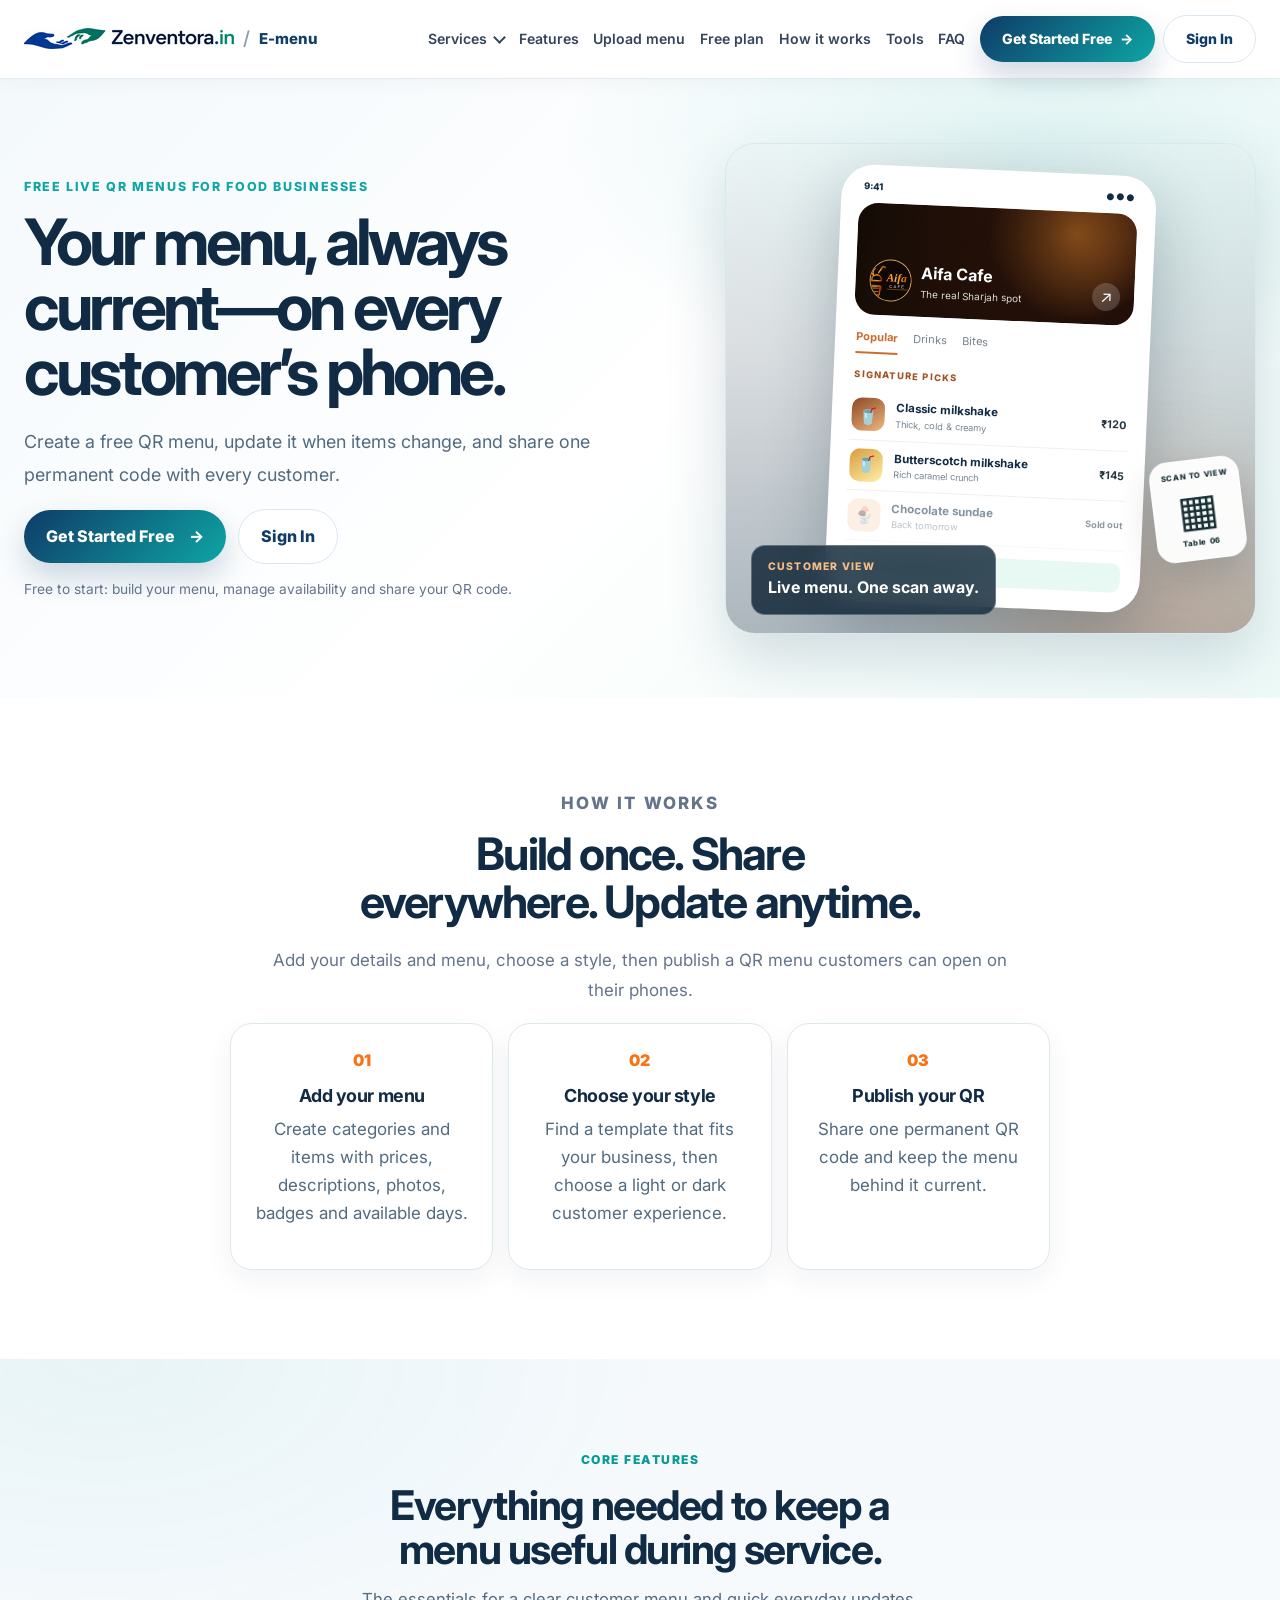
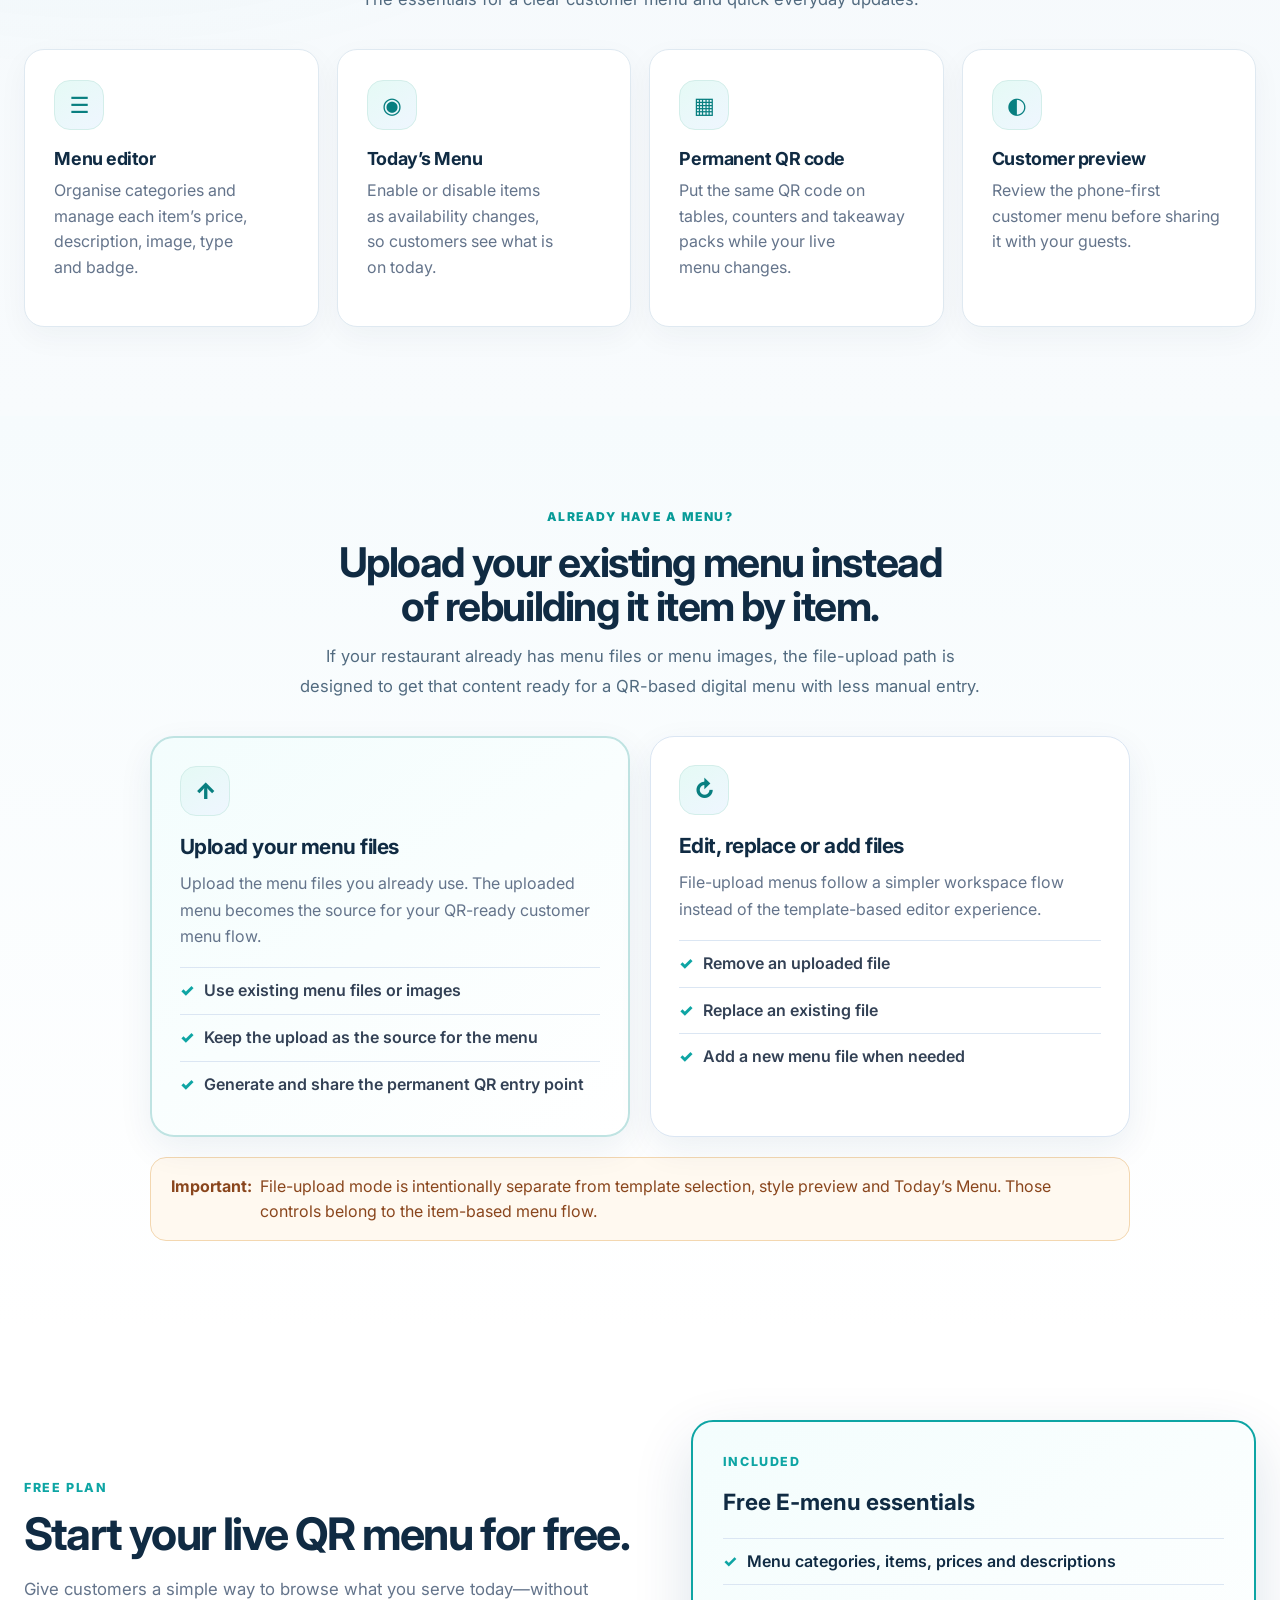
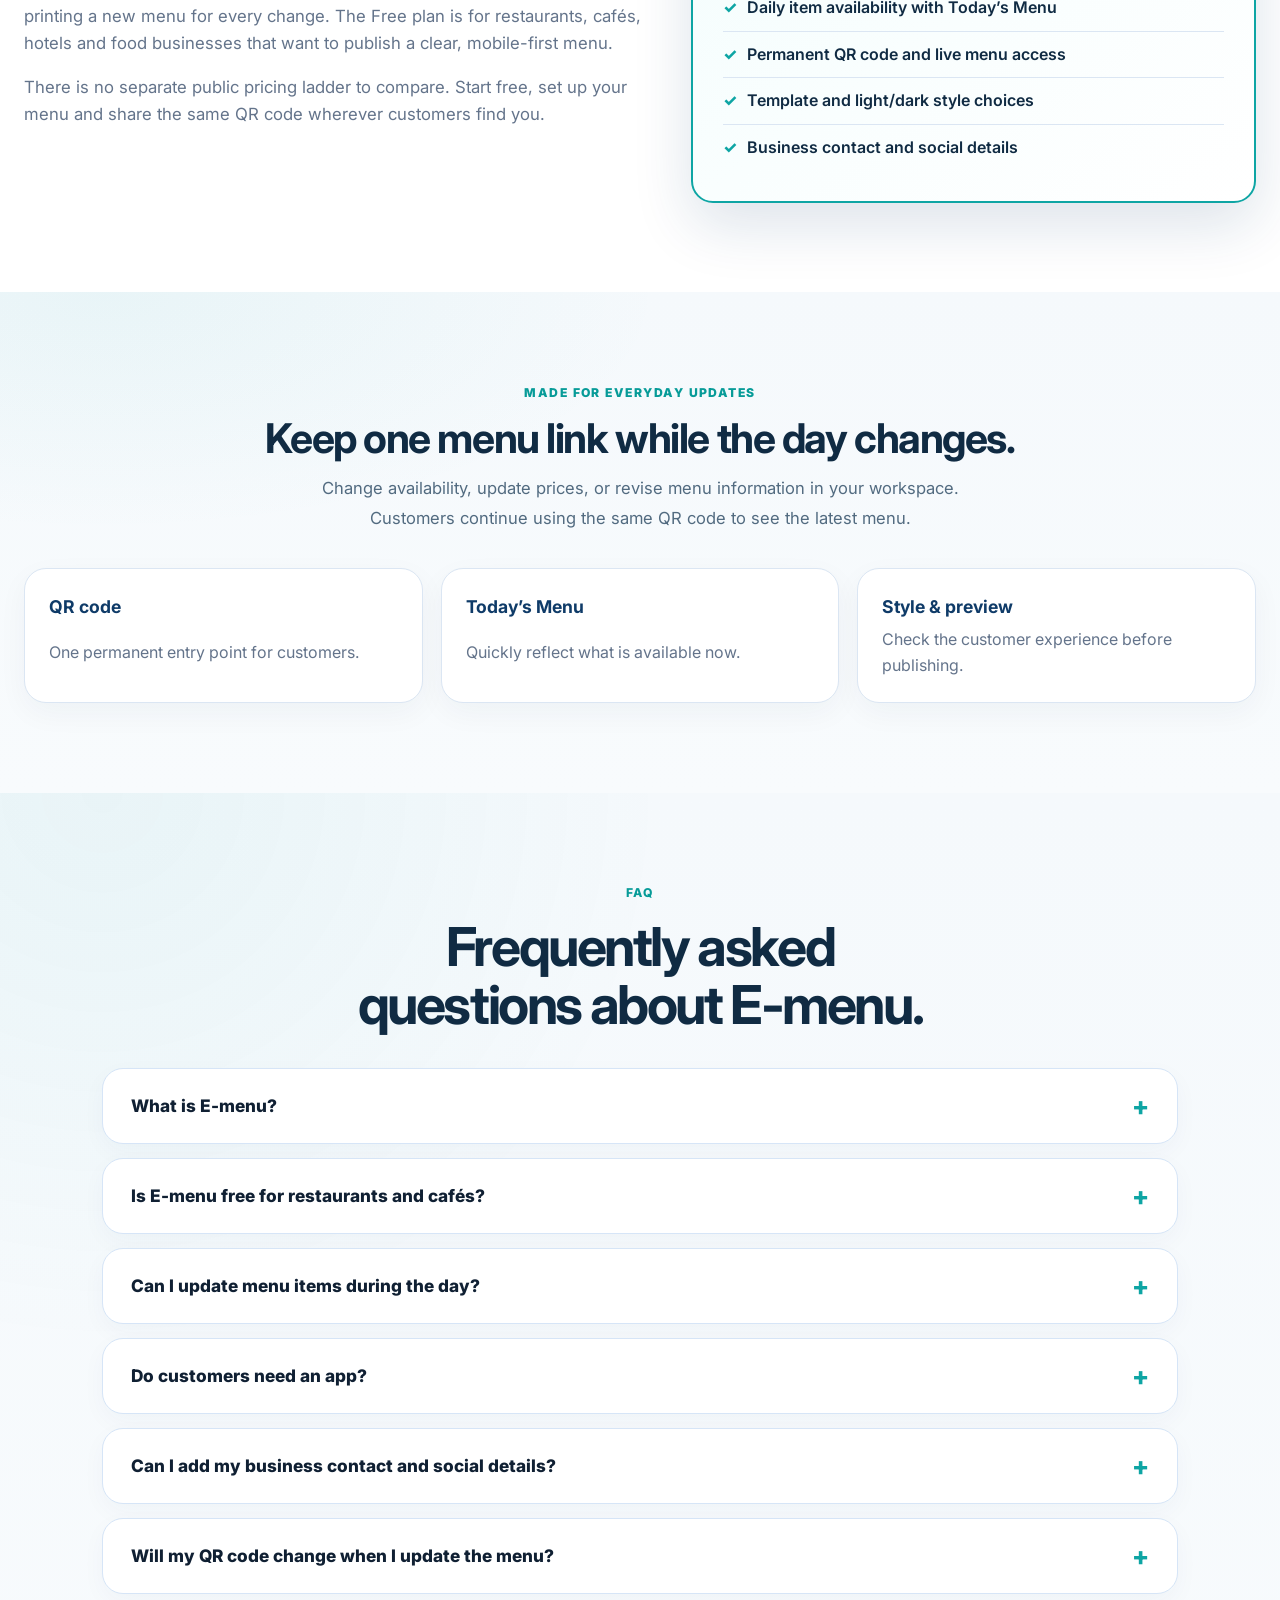
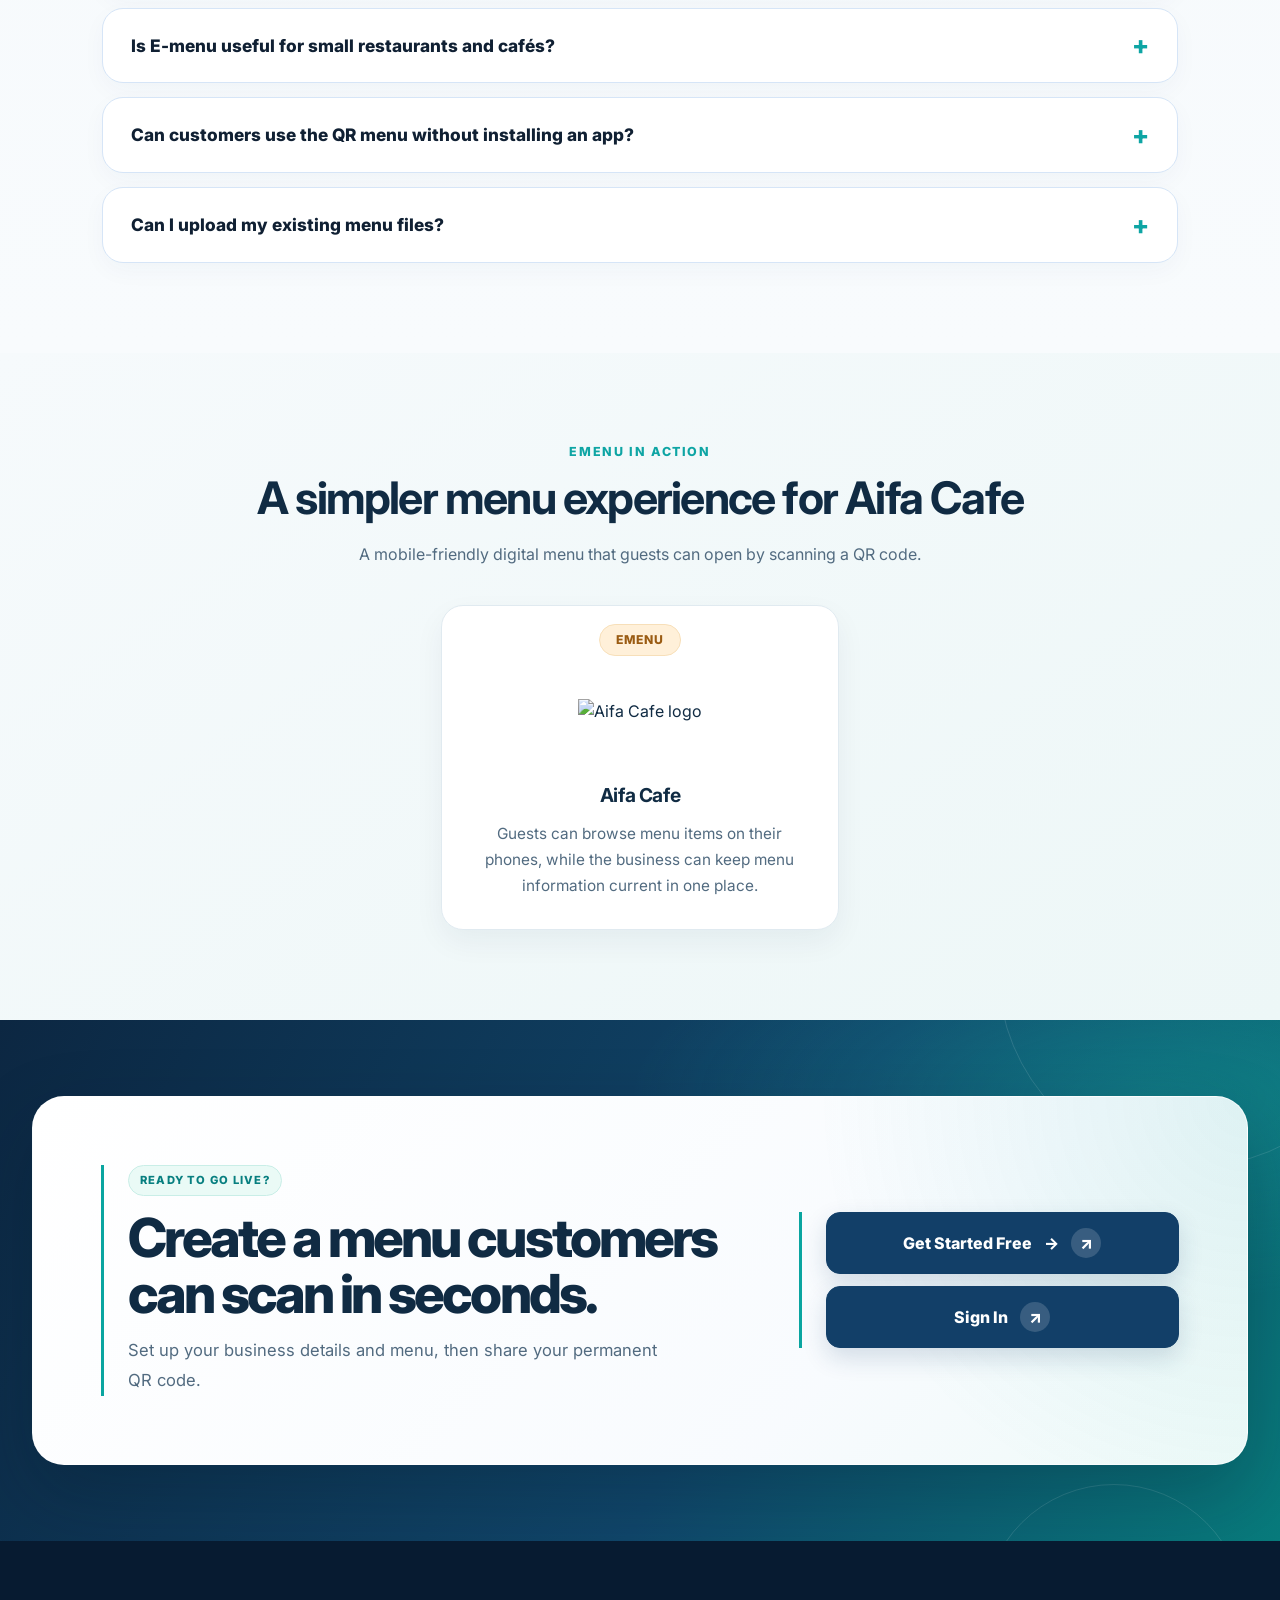
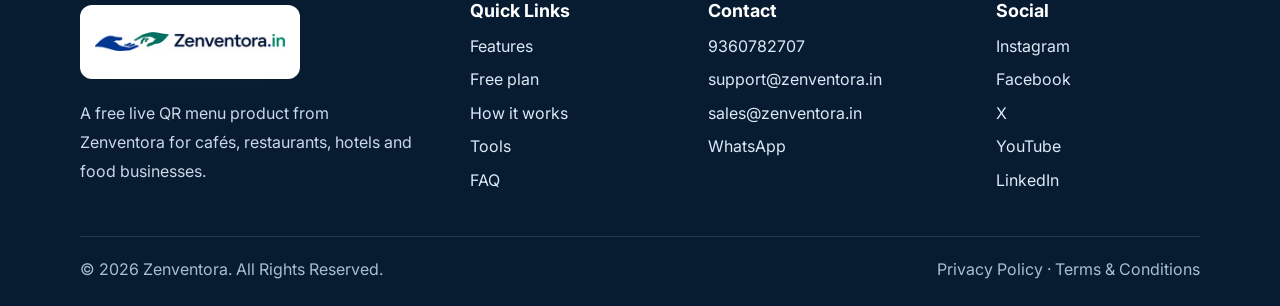
==== emenu/index.html @ 1344f2f4 "Use exact service labels and attach badges to card tops" ====
<!doctype html>
<html lang="en-IN">
<head>
  <meta charset="utf-8">
  <meta name="viewport" content="width=device-width, initial-scale=1">
  <title>Free QR Menu for Restaurants & Cafés | Digital Menu | E-menu by Zenventora</title>
  <meta name="description" content="Create a free digital QR menu for restaurants, cafés, hotels and food businesses. Add items manually or upload an existing menu file, manage availability, customise the menu and share one permanent QR code.">
  <meta name="keywords" content="free QR menu, free digital menu, restaurant QR menu, café QR menu, hotel digital menu, online menu for restaurant, digital menu India, QR code menu, permanent QR menu, restaurant menu app, menu file upload, menu image upload, menu availability management, E-menu by Zenventora">
  <meta name="application-name" content="E-menu by Zenventora">
  <meta name="author" content="Zenventora">
  <meta name="robots" content="index, follow, max-image-preview:large">
  <link rel="canonical" href="https://emenu.zenventora.in/">
  <link rel="alternate" href="https://emenu.zenventora.in/" hreflang="en-IN">
  <link rel="alternate" href="https://emenu.zenventora.in/" hreflang="x-default">
  <meta property="og:type" content="website">
  <meta property="og:title" content="Free QR Menu for Restaurants & Cafés | E-menu by Zenventora">
  <meta property="og:description" content="Create a free digital QR menu, update it anytime and share one permanent QR code with restaurant and café customers.">
  <meta property="og:url" content="https://emenu.zenventora.in/">
  <meta property="og:image" content="https://zenventora.in/assets/zenventora.png">
  <meta property="og:site_name" content="E-menu by Zenventora">
  <meta property="og:locale" content="en_IN">
  <meta name="twitter:card" content="summary_large_image">
  <meta name="twitter:title" content="Free QR Menu for Restaurants & Cafés | E-menu by Zenventora">
  <meta name="twitter:description" content="Create a free digital QR menu, update it anytime and share one permanent QR code with restaurant and café customers.">
  <meta name="twitter:image" content="https://zenventora.in/assets/zenventora.png">
  <meta name="theme-color" content="#0f3b68">
  <link rel="icon" href="../assets/zenventora.png" type="image/png" />
  <link rel="preconnect" href="https://fonts.googleapis.com">
  <link rel="preconnect" href="https://fonts.gstatic.com" crossorigin>
  <link href="https://fonts.googleapis.com/css2?family=Inter:wght@400;500;600;700;800&display=swap" rel="stylesheet">
  <link rel="stylesheet" href="../styles.css">
  <link rel="stylesheet" href="emenu.css">
  <script type="application/ld+json">{"@context":"https://schema.org","@type":"WebSite","name":"E-menu by Zenventora","url":"https://emenu.zenventora.in/","inLanguage":"en-IN","description":"Free digital QR menu for restaurants, cafés, hotels and food businesses."}</script>
  <script type="application/ld+json">{"@context":"https://schema.org","@type":"WebApplication","name":"E-menu by Zenventora","applicationCategory":"BusinessApplication","operatingSystem":"Web","url":"https://emenu.zenventora.in/","inLanguage":"en-IN","description":"A mobile-friendly QR menu for restaurants, cafés, hotels and food businesses to create item-based menus or use an existing-menu file upload path, then share live menus through a permanent QR code.","publisher":{"@type":"Organization","name":"Zenventora","url":"https://zenventora.in/","logo":"https://zenventora.in/assets/zenventora-logo.svg"},"offers":{"@type":"Offer","name":"Free plan","price":"0","priceCurrency":"INR"}}</script>
  <script type="application/ld+json">{"@context":"https://schema.org","@type":"FAQPage","mainEntity":[{"@type":"Question","name":"What is E-menu?","acceptedAnswer":{"@type":"Answer","text":"E-menu is a digital menu customers open in their phone browser by scanning a QR code."}},{"@type":"Question","name":"Is E-menu free for restaurants and cafés?","acceptedAnswer":{"@type":"Answer","text":"E-menu has a Free plan for creating a live QR menu, adding menu details, managing availability and sharing a permanent QR code."}},{"@type":"Question","name":"Can I update menu items during the day?","acceptedAnswer":{"@type":"Answer","text":"Yes. Use the menu editor and Today’s Menu controls to update menu information and availability."}},{"@type":"Question","name":"Do customers need an app to use an E-menu?","acceptedAnswer":{"@type":"Answer","text":"No. Customers scan the QR code and open the live menu in their normal phone browser."}},{"@type":"Question","name":"Can I upload an existing menu instead of entering every item manually?","acceptedAnswer":{"@type":"Answer","text":"Yes. E-menu supports an existing-menu file upload path for businesses that already have menu files. The file-upload flow is separate from template selection, customer style preview and Today’s Menu controls; uploaded files can be removed, replaced or added from the menu workspace."}},{"@type":"Question","name":"Is E-menu useful for small restaurants and cafés?","acceptedAnswer":{"@type":"Answer","text":"Yes. E-menu is designed for restaurants, cafés, hotels and food businesses that want a simple mobile-first digital menu and a permanent QR code without rebuilding the menu every time it changes."}},{"@type":"Question","name":"Can customers open an E-menu from a QR code without installing an app?","acceptedAnswer":{"@type":"Answer","text":"Yes. Customers scan the QR code and open the live menu in their normal mobile browser."}}]}</script>
</head>
<body class="emenu-page">
  <a class="skip-link" href="#main">Skip to content</a>
  <header class="site-header">
    <nav class="nav container" aria-label="E-menu navigation">
      <a class="brand emenu-brand" href="#home" aria-label="E-menu home"><img class="brand-logo" src="../assets/zenventora-logo.svg" alt="Zenventora logo"><span aria-hidden="true">/</span><strong>E-menu</strong></a>
      <button class="nav-toggle" type="button" aria-controls="nav-menu" aria-expanded="false" data-nav-toggle>Menu</button>
      <div id="nav-menu" class="nav-menu" data-nav-menu>
        <details class="nav-dropdown"><summary>Services</summary><div class="nav-dropdown-menu"><a href="../online-solutions/">Online Solutions</a><a href="../website/">Website</a></div></details>
        <a href="#features">Features</a><a href="#upload-menu">Upload menu</a><a href="#free-plan">Free plan</a><a href="#how-it-works">How it works</a><a href="#tools">Tools</a><a href="#faq">FAQ</a>
        <div class="cta-area cta-area--header" data-emenu-cta aria-live="polite"><a class="btn btn-primary btn-small" href="https://emenu.zenventora.in/?signup=true">Get Started Free</a><a class="btn btn-secondary btn-small" href="https://emenu.zenventora.in/">Sign In</a></div>
      </div>
    </nav>
  </header>
  <main id="main">
    <section id="home" class="hero section">
      <div class="container hero-grid">
        <div class="hero-copy"><p class="eyebrow">Free live QR menus for food businesses</p><h1>Your menu, always current—on every customer’s phone.</h1><p class="hero-text">Create a free QR menu, update it when items change, and share one permanent code with every customer.</p><div class="hero-actions cta-area" data-emenu-cta aria-live="polite"><a class="btn btn-primary" href="https://emenu.zenventora.in/?signup=true">Get Started Free <span aria-hidden="true">→</span></a><a class="btn btn-secondary" href="https://emenu.zenventora.in/">Sign In</a><a class="btn btn-outline-light" href="request-demo.html">Request a Demo</a></div><p class="microcopy">Free to start: build your menu, manage availability and share your QR code.</p></div>
        <div class="hero-panel customer-menu-showcase" aria-label="Example customer view of a live café menu"><div class="showcase-glow"></div><div class="table-qr"><span>SCAN TO VIEW</span><b aria-hidden="true">▦</b><small>Table 06</small></div><div class="phone-menu"><div class="phone-status"><span>9:41</span><span>● ● ●</span></div><div class="cafe-cover"><img class="cafe-logo" src="../assets/emenu/aifa-cafe-logo.svg" alt="Aifa Cafe logo"><div><strong>Aifa Cafe</strong><small>The real Sharjah spot</small></div><button aria-label="Share menu example" type="button">↗</button></div><div class="menu-tabs"><strong>Popular</strong><span>Drinks</span><span>Bites</span></div><p class="menu-category">SIGNATURE PICKS</p><div class="customer-item"><span class="dish-art cold-brew">☕</span><div><strong>Classic milkshake</strong><small>Thick, cold &amp; creamy</small></div><b>₹120</b></div><div class="customer-item"><span class="dish-art butterscotch">🥤</span><div><strong>Butterscotch milkshake</strong><small>Rich caramel crunch</small></div><b>₹145</b></div><div class="customer-item sold"><span class="dish-art">🍨</span><div><strong>Chocolate sundae</strong><small>Back tomorrow</small></div><b>Sold out</b></div><div class="live-pill"><i></i> Menu updated just now</div></div><div class="showcase-caption"><span>Customer view</span><strong>Live menu. One scan away.</strong></div></div>
      </div>
    </section>
    <section id="how-it-works" class="section intro"><div class="container narrow"><p class="eyebrow">How it works</p><h2>Build once. Share everywhere. Update anytime.</h2><p>Add your details and menu, choose a style, then publish a QR menu customers can open on their phones.</p><div class="steps"><article><span>01</span><h3>Add your menu</h3><p>Create categories and items with prices, descriptions, photos, badges and available days.</p></article><article><span>02</span><h3>Choose your style</h3><p>Find a template that fits your business, then choose a light or dark customer experience.</p></article><article><span>03</span><h3>Publish your QR</h3><p>Share one permanent QR code and keep the menu behind it current.</p></article></div></div></section>
    <section id="features" class="section soft-bg"><div class="container"><div class="section-heading"><p class="eyebrow">Core features</p><h2>Everything needed to keep a menu useful during service.</h2><p>The essentials for a clear customer menu and quick everyday updates.</p></div><div class="card-grid four"><article class="card"><span class="icon">☰</span><h3>Menu editor</h3><p>Organise categories and manage each item’s price, description, image, type and badge.</p></article><article class="card"><span class="icon">◉</span><h3>Today’s Menu</h3><p>Enable or disable items as availability changes, so customers see what is on today.</p></article><article class="card"><span class="icon">▦</span><h3>Permanent QR code</h3><p>Put the same QR code on tables, counters and takeaway packs while your live menu changes.</p></article><article class="card"><span class="icon">◐</span><h3>Customer preview</h3><p>Review the phone-first customer menu before sharing it with your guests.</p></article></div></div></section>
    <section id="upload-menu" class="section upload-menu-section">
      <div class="container">
        <div class="section-heading">
          <p class="eyebrow">Already have a menu?</p>
          <h2>Upload your existing menu instead of rebuilding it item by item.</h2>
          <p>If your restaurant already has menu files or menu images, the file-upload path is designed to get that content ready for a QR-based digital menu with less manual entry.</p>
        </div>
        <div class="upload-menu-grid">
          <article class="upload-menu-card upload-menu-card--primary">
            <span class="icon">↑</span>
            <h3>Upload your menu files</h3>
            <p>Upload the menu files you already use. The uploaded menu becomes the source for your QR-ready customer menu flow.</p>
            <ul>
              <li>Use existing menu files or images</li>
              <li>Keep the upload as the source for the menu</li>
              <li>Generate and share the permanent QR entry point</li>
            </ul>
          </article>
          <article class="upload-menu-card">
            <span class="icon">↻</span>
            <h3>Edit, replace or add files</h3>
            <p>File-upload menus follow a simpler workspace flow instead of the template-based editor experience.</p>
            <ul>
              <li>Remove an uploaded file</li>
              <li>Replace an existing file</li>
              <li>Add a new menu file when needed</li>
            </ul>
          </article>
        </div>
        <div class="upload-menu-note">
          <strong>Important:</strong>
          <span>File-upload mode is intentionally separate from template selection, style preview and Today’s Menu. Those controls belong to the item-based menu flow.</span>
        </div>
      </div>
    </section>
    <section id="free-plan" class="section"><div class="container free-plan"><div><p class="eyebrow">Free plan</p><h2>Start your live QR menu for free.</h2><p>Give customers a simple way to browse what you serve today—without printing a new menu for every change. The Free plan is for restaurants, cafés, hotels and food businesses that want to publish a clear, mobile-first menu.</p><p>There is no separate public pricing ladder to compare. Start free, set up your menu and share the same QR code wherever customers find you.</p></div><div class="free-plan-card"><p class="eyebrow">Included</p><h3>Free E-menu essentials</h3><ul><li>Menu categories, items, prices and descriptions</li><li>Daily item availability with Today’s Menu</li><li>Permanent QR code and live menu access</li><li>Template and light/dark style choices</li><li>Business contact and social details</li></ul></div></div></section>
    
    <section class="section soft-bg"><div class="container"><div class="section-heading"><p class="eyebrow">Made for everyday updates</p><h2>Keep one menu link while the day changes.</h2><p>Change availability, update prices, or revise menu information in your workspace. Customers continue using the same QR code to see the latest menu.</p></div><div class="workflow-grid"><article><strong>QR code</strong><span>One permanent entry point for customers.</span></article><article><strong>Today’s Menu</strong><span>Quickly reflect what is available now.</span></article><article><strong>Style &amp; preview</strong><span>Check the customer experience before publishing.</span></article></div></div></section>
    
    <section id="faq" class="section soft-bg"><div class="container"><div class="section-heading"><p class="eyebrow">FAQ</p><h2>Frequently asked questions about E-menu.</h2></div><div class="faq-list"><details><summary>What is E-menu?</summary><p>E-menu is a digital menu customers open on their phone by scanning a QR code.</p></details><details><summary>Is E-menu free for restaurants and cafés?</summary><p>Yes. E-menu has a Free plan for creating a live QR menu, adding menu details, managing availability and sharing a permanent QR code.</p></details><details><summary>Can I update menu items during the day?</summary><p>Yes. Use the menu editor and Today’s Menu controls to update information and availability.</p></details><details><summary>Do customers need an app?</summary><p>No. They open the live menu in their normal phone browser.</p></details><details><summary>Can I add my business contact and social details?</summary><p>Yes. E-menu supports business name, location, tagline, phone, WhatsApp, Instagram and Facebook details.</p></details><details><summary>Will my QR code change when I update the menu?</summary><p>No. Customers can keep using the same permanent QR code while you update the live menu behind it.</p></details><details><summary>Is E-menu useful for small restaurants and cafés?</summary><p>Yes. E-menu is designed for restaurants, cafés, hotels and food businesses that want a simple mobile-first digital menu and a permanent QR code.</p></details><details><summary>Can customers use the QR menu without installing an app?</summary><p>Yes. Customers scan the QR code and open the live menu in their normal mobile browser.</p></details><details><summary>Can I upload my existing menu files?</summary><p>Yes. The file-upload path is for businesses that already have menu files or menu images. It does not require template selection or the item-based style preview, and Today’s Menu controls are not part of that file-upload flow. You can remove, replace or add uploaded files from the menu workspace.</p></details></div></div></section>
    <section class="zv-client-section zv-emenu-client section" id="emenu-client-story" aria-label="eMenu client story"><div class="container"><div class="zv-client-heading"><div><p class="eyebrow">eMenu in action</p><h2>A simpler menu experience for Aifa Cafe</h2><p>A mobile-friendly digital menu that guests can open by scanning a QR code.</p></div></div><div class="zv-client-track zv-emenu-client-track"><article class="zv-client-slide"><div class="zv-client-logo-wrap"><img src="https://zenventora.in/emenu/assets/aifa-cafe-testimonial-logo-v2.svg" alt="Aifa Cafe logo" loading="lazy"></div><span class="zv-client-kind">eMenu</span><h3>Aifa Cafe</h3><p>Guests can browse menu items on their phones, while the business can keep menu information current in one place.</p></article></div></div></section>
    <section class="section customer-band"><div class="container customer-card"><div><p class="eyebrow">Ready to go live?</p><h2>Create a menu customers can scan in seconds.</h2><p>Set up your business details and menu, then share your permanent QR code.</p></div><div class="cta-area cta-area--light" data-emenu-cta aria-live="polite"><a class="btn btn-light" href="https://emenu.zenventora.in/?signup=true">Get Started Free <span aria-hidden="true">→</span></a><a class="btn btn-outline-light" href="request-demo.html">Request a Demo</a><a class="btn btn-outline-light" href="https://emenu.zenventora.in/">Sign In</a></div></div></section>
  </main>
  <footer class="site-footer"><div class="container footer-grid"><div><a class="brand footer-brand" href="#home"><img class="brand-logo" src="../assets/zenventora-logo.svg" alt="Zenventora logo"></a><p>A free live QR menu product from Zenventora for cafés, restaurants, hotels and food businesses.</p></div><div><h3>Quick Links</h3><a href="#features">Features</a><a href="#free-plan">Free plan</a><a href="#how-it-works">How it works</a><a href="#tools">Tools</a><a href="#faq">FAQ</a></div><div><h3>Contact</h3><a href="tel:+919360782707">9360782707</a><a href="mailto:support@zenventora.in">support@zenventora.in</a><a href="mailto:sales@zenventora.in">sales@zenventora.in</a><a href="https://wa.me/919360782707" target="_blank" rel="noopener">WhatsApp</a></div><div><h3>Social</h3><a href="https://www.instagram.com/zenventora/" target="_blank" rel="noopener">Instagram</a><a href="https://www.facebook.com/profile.php?id=61591519560721" target="_blank" rel="noopener">Facebook</a><a href="https://x.com/zenventora" target="_blank" rel="noopener">X</a><a href="https://www.youtube.com/@zenventora" target="_blank" rel="noopener">YouTube</a><a href="https://www.linkedin.com/company/zenventora/" target="_blank" rel="noopener">LinkedIn</a></div></div><div class="container footer-bottom"><span>© 2026 Zenventora. All Rights Reserved.</span><span><a href="../privacy-policy.html">Privacy Policy</a> · <a href="../terms-and-conditions.html">Terms &amp; Conditions</a></span></div></footer>
  <script src="../script.js" defer></script><script src="emenu.js" defer></script>
</body>
</html>
---- styles.css ----
:root {
    --navy: #0b2440;
    --blue: #0f3b68;
    --teal: #0ea5a4;
    --orange: #f97316;
    --ink: #102033;
    --muted: #64748b;
    --line: #dbe6f3;
    --soft: #f5f9fc;
    --white: #fff;
    --shadow: 0 22px 60px rgba(15,59,104,.14);
    --radius: 22px
}

* {
    box-sizing: border-box
}

html {
    scroll-behavior: smooth
}

body {
    margin: 0;
    font-family: Inter,system-ui,-apple-system,Segoe UI,sans-serif;
    color: var(--ink);
    background: var(--white);
    line-height: 1.6
}

a {
    color: inherit;
    text-decoration: none
}

button,input,select,textarea {
    font: inherit
}

.container {
    width: min(1120px,calc(100% - 32px));
    margin-inline:auto}

.skip-link {
    position: absolute;
    left: -999px;
    top: 10px;
    background: var(--navy);
    color: #fff;
    padding: 10px 14px;
    z-index: 99
}

.skip-link:focus {
    left: 10px
}

.site-header {
    position: sticky;
    top: 0;
    z-index: 40;
    background: rgba(255,255,255,.92);
    backdrop-filter: blur(18px);
    border-bottom: 1px solid rgba(219,230,243,.8)
}

.nav {
    min-height: 76px;
    display: flex;
    align-items: center;
    justify-content: space-between;
    gap: 22px
}

.brand {
    display: inline-flex;
    align-items: center;
    gap: 10px;
    font-weight: 800;
    font-size: 1.2rem
}

.brand-mark {
    width: 38px;
    height: 38px;
    border-radius: 12px;
    display: grid;
    place-items: center;
    color: #fff;
    background: linear-gradient(135deg,var(--blue),var(--teal));
    box-shadow: 0 12px 30px rgba(14,165,164,.25)
}

.nav-menu {
    display: flex;
    align-items: center;
    gap: 22px;
    font-weight: 600;
    color: #34445a
}

.nav-menu a:hover {
    color: var(--teal);
}

.nav-toggle {
    display: none;
    border: 1px solid var(--line);
    border-radius: 999px;
    background: #fff;
    padding: 9px 14px
}

.btn {
    border: 0;
    border-radius: 999px;
    padding: 14px 22px;
    font-weight: 800;
    cursor: pointer;
    display: inline-flex;
    justify-content: center;
    align-items: center;
    gap: 8px;
    transition: .2s
}

.btn-primary {
    color: #fff;
    background: linear-gradient(135deg,var(--blue),var(--teal));
    box-shadow: 0 14px 30px rgba(15,59,104,.2)
}

.btn-secondary {
    background: #fff;
    color: var(--blue);
    border: 1px solid var(--line)
}

.btn-light {
    background: #fff;
    color: var(--blue)
}

.btn-small {
    padding: 10px 16px
}

.section {
    padding: 92px 0
}

.soft-bg {
    background: var(--soft)
}

.hero {
    padding: 120px 0 86px;
    background: radial-gradient(circle at top right,rgba(14,165,164,.18),transparent 36%),linear-gradient(180deg,#f8fbff,#fff)
}

.hero-grid {
    display: grid;
    grid-template-columns: 1.1fr .9fr;
    gap: 48px;
    align-items: center
}

.eyebrow {
    text-transform: uppercase;
    letter-spacing: .13em;
    color: var(--teal);
    font-weight: 800;
    font-size: .78rem;
    margin: 0 0 12px
}

h1,h2,h3,p {
    margin-top: 0
}

h1 {
    font-size: clamp(2.4rem,5vw,4.6rem);
    line-height: 1.02;
    letter-spacing: -.055em;
    margin-bottom: 22px
}

h2 {
    font-size: clamp(2rem,3.5vw,3.25rem);
    line-height: 1.08;
    letter-spacing: -.04em;
    margin-bottom: 18px
}

h3 {
    font-size: 1.12rem;
    margin-bottom: 8px
}

.hero-text,.section-heading p,.narrow p,.split-grid p,.customer-card p,.contact-grid p {
    color: var(--muted);
    font-size: 1.06rem
}

.hero-actions {
    display: flex;
    gap: 14px;
    flex-wrap: wrap
}

.hero-panel {
    background: #fff;
    border: 1px solid var(--line);
    border-radius: 32px;
    padding: 24px;
    box-shadow: var(--shadow)
}

.metric-card {
    padding: 24px;
    border-radius: 24px;
    background: linear-gradient(135deg,var(--navy),var(--blue));
    color: #fff;
    margin-bottom: 16px
}

.metric-card span {
    display: block;
    color: #bde7ea;
    font-weight: 800;
    margin-bottom: 8px
}

.metric-card strong {
    font-size: 1.35rem;
    line-height: 1.2
}

.metric-grid {
    display: grid;
    grid-template-columns: 1fr 1fr;
    gap: 14px
}

.metric-grid div {
    padding: 18px;
    border: 1px solid var(--line);
    border-radius: 18px;
    background: #f9fcff
}

.metric-grid strong,.metric-grid span {
    display: block
}

.metric-grid span {
    color: var(--muted);
    font-size: .9rem
}

.narrow {
    max-width: 840px;
    text-align: center
}

.web-presence {
    background: linear-gradient(180deg,#fff 0,#f1fbfb 100%)
}

.web-presence-grid {
    display: grid;
    grid-template-columns: .88fr 1.12fr;
    gap: 42px;
    align-items: start
}

.web-presence-copy {
    position: sticky;
    top: 104px
}

.web-presence-copy p {
    color: var(--muted);
    font-size: 1.05rem
}

.web-presence-copy .web-presence-lead {
    color: var(--ink);
    font-size: 1.28rem;
    line-height: 1.55;
    font-weight: 600
}

.web-presence-actions {
    display: flex;
    align-items: center;
    gap: 20px;
    flex-wrap: wrap;
    margin-top: 26px
}

.text-link {
    color: var(--blue);
    font-weight: 800
}

.text-link span {
    color: var(--teal);
    margin-left: 4px
}

.web-service-grid {
    display: grid;
    grid-template-columns: 1fr 1fr;
    gap: 16px
}

.web-service-card {
    min-height: 252px;
    padding: 24px;
    border: 1px solid #cce8e8;
    border-radius: var(--radius);
    background: rgba(255,255,255,.9);
    box-shadow: 0 12px 35px rgba(15,59,104,.06)
}

.service-number {
    display: inline-flex;
    margin-bottom: 28px;
    color: var(--teal);
    font-size: .85rem;
    font-weight: 900;
    letter-spacing: .1em
}

.web-service-card h3 {
    font-size: 1.22rem
}

.web-service-card p,.search-clarity p {
    color: var(--muted)
}

.search-clarity {
    display: grid;
    grid-template-columns: .82fr 1.18fr;
    gap: 34px;
    align-items: center;
    margin-top: 66px;
    padding: 28px 32px;
    border: 1px solid #bfe3e2;
    border-radius: 24px;
    background: #fff
}

.search-clarity .eyebrow {
    margin-bottom: 8px
}

.search-clarity h3 {
    margin: 0;
    font-size: 1.32rem;
    line-height: 1.3
}

.search-clarity p:last-child {
    margin: 0
}

.section-heading {
    max-width: 760px;
    margin: 0 auto 38px;
    text-align: center
}

.card-grid {
    display: grid;
    gap: 18px
}

.card-grid.four {
    grid-template-columns: repeat(4,1fr)
}

.card,.partner-card,.service-list article,.steps article {
    background: #fff;
    border: 1px solid var(--line);
    border-radius: var(--radius);
    padding: 24px;
    box-shadow: 0 12px 35px rgba(15,59,104,.06)
}

.steps article{
    max-width: calc(33.3% - 30px);
    width: 100%;
}

.card p,.partner-card p,.service-list p,.steps p,.faq-list p,.footer-grid p {
    color: var(--muted)
}

.icon {
    display: grid;
    place-items: center;
    width: 42px;
    height: 42px;
    border-radius: 14px;
    background: #e9fbfb;
    color: var(--teal);
    font-weight: 900;
    margin-bottom: 16px
}

.partner-grid {
    display: grid;
    grid-template-columns: repeat(3,1fr);
    gap: 22px
}

.logo-placeholder {
    height: 76px;
    border: 1px dashed #8bb4d3;
    border-radius: 18px;
    display: grid;
    place-items: center;
    color: #7390a8;
    font-weight: 800;
    background: #f7fbff;
    margin-bottom: 18px
}

.partner-card span {
    display: inline-flex;
    border-radius: 999px;
    background: #e9fbfb;
    color: #087b7b;
    padding: 6px 12px;
    font-weight: 800;
    font-size: .82rem;
    display: none;
}

.service-list {
    display: grid;
    grid-template-columns: repeat(3,1fr);
    gap: 18px
}

.steps {
    display: flex;
    gap: 15px;
    justify-content: center;
    flex-wrap: wrap;
}

.steps span {
    display: inline-flex;
    color: var(--orange);
    font-weight: 900;
    margin-bottom: 12px
}

.split-grid {
    display: grid;
    grid-template-columns: .9fr 1.1fr;
    gap: 44px;
    align-items: center
}

.check-grid {
    display: grid;
    grid-template-columns: 1fr 1fr;
    gap: 14px
}

.check-grid span {
    padding: 16px 18px;
    border-radius: 16px;
    background: #f7fbff;
    border: 1px solid var(--line);
    font-weight: 800
}

.check-grid span:before {
    content: '✓';
    color: var(--teal);
    margin-right: 8px
}

.customer-band {
    padding: 70px 0;
    background: linear-gradient(135deg,var(--navy),var(--blue));
    color: #fff
}

.customer-card {
    display: flex;
    align-items: center;
    justify-content: space-between;
    gap: 30px
}

.customer-card div{
    max-width: 60%;
}

.customer-card p {
    color: #d5e6f4
}

.faq-list {
    max-width: 860px;
    margin: auto;
    display: grid;
    gap: 14px
}

.faq-list details {
    border: 1px solid var(--line);
    border-radius: 18px;
    background: #fff;
    padding: 18px 22px
}

.faq-list summary {
    cursor: pointer;
    font-weight: 800
}

.contact-section {
    background: linear-gradient(180deg,#fff,var(--soft))
}

.contact-grid {
    display: flex;
    grid-template-columns: .85fr 1.15fr;
    gap: 36px;
    align-items: start
}

.contact-points {
    display: grid;
    gap: 10px;
    margin-top: 26px
}

.contact-points a,.contact-points span {
    padding: 14px 16px;
    border: 1px solid var(--line);
    border-radius: 14px;
    background: #fff;
    font-weight: 700
}

.lead-form {
    display: grid;
    grid-template-columns: 1fr 1fr;
    gap: 14px;
    background: #fff;
    border: 1px solid var(--line);
    border-radius: 28px;
    padding: 24px;
    box-shadow: var(--shadow)
}

label {
    display: grid;
    gap: 7px;
    font-weight: 700;
    color: #334155
}

.full {
    grid-column: 1/-1
}

input,select,textarea {
    width: 100%;
    border: 1px solid var(--line);
    border-radius: 14px;
    padding: 13px 14px;
    background: #fbfdff;
    color: var(--ink)
}

textarea {
    resize: vertical
}

.site-footer {
    background: #071b31;
    color: #dce9f6;
    padding: 56px 0 24px
}

.footer-grid {
    display: grid;
    grid-template-columns: 1.5fr 1fr 1fr;
    gap: 34px
}

.footer-grid a {
    display: block;
    color: #dce9f6;
    margin: 8px 0
}

.footer-grid h3 {
    color: #fff
}

.footer-brand {
    color: #fff
}

.footer-bottom {
    border-top: 1px solid rgba(255,255,255,.12);
    margin-top: 34px;
    padding-top: 20px;
    display: flex;
    justify-content: space-between;
    gap: 14px;
    flex-wrap: wrap;
    color: #a9bed2
}

.floating-cta {
    position: fixed;
    right: 18px;
    bottom: 18px;
    z-index: 45;
    border: 0;
    border-radius: 999px;
    padding: 15px 20px;
    background: var(--orange);
    color: #fff;
    font-weight: 900;
    box-shadow: 0 18px 40px rgba(249,115,22,.32);
    cursor: pointer
}

.drawer-backdrop {
    position: fixed;
    inset: 0;
    background: rgba(7,27,49,.48);
    z-index: 60
}

.enquiry-drawer {
    position: fixed;
    top: 0;
    right: 0;
    width: min(430px,100%);
    height: 100dvh;
    background: #fff;
    z-index: 61;
    padding: 30px;
    box-shadow: -25px 0 70px rgba(7,27,49,.25);
    transform: translateX(105%);
    transition: .25s;
    overflow: auto
}

.enquiry-drawer.open {
    transform: translateX(0)
}

.drawer-close {
    position: absolute;
    top: 14px;
    right: 16px;
    border: 0;
    background: #eef5fb;
    border-radius: 50%;
    width: 40px;
    height: 40px;
    font-size: 1.5rem;
    cursor: pointer
}

.drawer-form {
    display: grid;
    gap: 13px;
    margin-top: 22px
}

@media (max-width: 960px) {
    .nav-toggle {
        display:inline-flex
    }

    .nav-menu {
        position: absolute;
        left: 16px;
        right: 16px;
        top: 76px;
        background: #fff;
        border: 1px solid var(--line);
        box-shadow: var(--shadow);
        border-radius: 20px;
        padding: 18px;
        display: none;
        flex-direction: column;
        align-items: stretch
    }

    .nav-menu.open {
        display: flex
    }

    .hero-grid,.split-grid,.web-presence-grid,.search-clarity {
        grid-template-columns: 1fr;
    }

    .web-presence-copy {
        position: static
    }

    .card-grid.four,.service-list {
        grid-template-columns: 1fr 1fr
    }

    .steps {
        grid-template-columns: 1fr 1fr
    }

    .partner-grid {
        grid-template-columns: 1fr
    }

    .customer-card {
        align-items: flex-start;
        flex-direction: column
    }

    .section {
        padding: 72px 0
    }

    .hero {
        padding-top: 92px
    }

    .customer-card div{
        max-width: 100%;
    }
    .steps article{
        max-width: calc(50% - 15px);
    }

    .search-clarity {
        gap: 14px;
        margin-top: 28px
    }
}

@media (max-width: 620px) {
    .container {
        width:min(100% - 24px,1120px)
    }

    .card-grid.four,.service-list,.steps,.check-grid,.lead-form,.footer-grid,.web-service-grid {
        grid-template-columns: 1fr
    }

    .hero-actions .btn {
        width: 100%
    }

    .metric-grid {
        grid-template-columns: 1fr
    }

    .lead-form {
        padding: 18px;
        border-radius: 22px
    }

    .footer-bottom {
        display: grid
    }

    .floating-cta {
        left: 12px;
        right: 12px;
        width: calc(100% - 24px)
    }

    .section {
        padding: 58px 0
    }

    h1 {
        font-size: 2.45rem
    }

    .hero-panel {
        border-radius: 24px
    }

    .web-presence-copy .web-presence-lead {
        font-size: 1.14rem
    }

    .web-service-card {
        min-height: auto
    }

    .search-clarity {
        padding: 24px
    }

    .enquiry-drawer {
        padding: 26px 18px 96px
    }
    .steps article {
        max-width: 100%;
    }
}

.legal-page .legal-hero {
    padding: 92px 0 64px
}

.updated {
    display: inline-flex;
    margin-top: 12px;
    padding: 8px 14px;
    border-radius: 999px;
    background: #e9fbfb;
    color: #087b7b;
    font-weight: 800
}

.legal-content {
    max-width: 900px;
    background: #fff;
    border: 1px solid var(--line);
    border-radius: 28px;
    padding: 34px;
    box-shadow: var(--shadow)
}

.legal-content h2 {
    font-size: 1.35rem;
    letter-spacing: -.02em;
    margin-top: 28px
}

.legal-content h2:first-child {
    margin-top: 0
}

.legal-content a {
    color: var(--teal);
    font-weight: 800
}

.legal-nav {
    display: flex!important;
    position: static!important;
    box-shadow: none!important;
    border: 0!important;
    background: transparent!important;
    padding: 0!important;
    flex-direction: row!important;
    align-items: center!important
}

@media (max-width: 720px) {
    .legal-nav {
        gap:12px!important;
        flex-wrap: wrap;
        justify-content: flex-end;
        font-size: .92rem
    }

    .legal-content {
        padding: 22px;
        border-radius: 22px
    }

    .legal-page .legal-hero {
        padding: 72px 0 44px
    }
}

.enquiry-card{background:#fff;border:1px solid var(--line);border-radius:28px;padding:28px;position:sticky;box-shadow:var(--shadow);top:100px}.enquiry-card p{color:var(--muted)}

.brand-logo {
    display: block;
    width: 210px;
    max-width: 48vw;
    height: auto
}

.footer-brand .brand-logo {
    width: 190px;
    filter: drop-shadow(0 10px 24px rgba(255,255,255,.08))
}

.partner-logo {
    margin-bottom: 15px;
    display: inline-block;
}

.partner-logo.green{
    background: #1f8b24;
    padding: 5px;
    border-radius: 20px;
}

.partner-logo img {
    max-width: 150px;
    max-height: 58px;
    display: block;
}

.partner-link {
    display: inline-flex;
    margin-top: 12px;
    color: #fff;
    font-weight: 800;
    padding: 10px 25px;
    border-radius: 30px;
    background: var(--teal);
}

.footer-grid {
    grid-template-columns: 1.4fr .8fr 1fr .8fr
}

@media (max-width: 1080px) {
    .partner-grid {
        grid-template-columns:repeat(2,1fr)
    }

    .footer-grid {
        grid-template-columns: 1fr 1fr
    }
}

@media (max-width: 620px) {
    .brand-logo {
        width:168px;
        max-width: 62vw
    }

    .partner-grid {
        grid-template-columns: 1fr
    }

    .footer-grid {
        grid-template-columns: 1fr
    }
}

/* Keep primary navigation from wrapping at browser zoom and medium desktop widths. */
@media (max-width: 1120px) {
    .site-header .nav {
        gap: 14px;
    }

    .site-header .nav-toggle {
        display: inline-flex;
        flex: 0 0 auto;
    }

    .site-header .nav-menu {
        position: absolute;
        left: 16px;
        right: 16px;
        top: 76px;
        z-index: 45;
        display: none;
        flex-direction: column;
        align-items: stretch;
        gap: 0;
        padding: 12px;
        border: 1px solid var(--line);
        border-radius: 20px;
        background: #fff;
        box-shadow: var(--shadow);
    }

    .site-header .nav-menu.open {
        display: flex;
    }

    .site-header .nav-menu > a,
    .site-header .nav-menu > span {
        padding: 11px 12px;
    }

    .site-header .nav-menu .btn {
        width: 100%;
    }
}

/* Services dropdown: hover on desktop, click/tap on mobile */
.nav-dropdown{position:relative;display:inline-flex;align-items:center;font-weight:600;color:#34445a}
.nav-dropdown>summary{display:inline-flex;align-items:center;gap:8px;list-style:none;cursor:pointer;white-space:nowrap}
.nav-dropdown>summary::-webkit-details-marker{display:none}
.nav-dropdown>summary::marker{content:""}
.nav-dropdown>summary::after{content:"";display:inline-block;width:7px;height:7px;border-right:2px solid currentColor;border-bottom:2px solid currentColor;transform:translateY(-2px) rotate(45deg);transition:transform .16s ease}.nav-dropdown[open]>summary::after{transform:translateY(2px) rotate(225deg)}
.nav-dropdown-menu{display:none;position:absolute;top:calc(100% + 8px);left:-14px;min-width:210px;gap:4px;padding:8px;background:#fff;border:1px solid var(--line);border-radius:14px;box-shadow:var(--shadow);z-index:100}
.nav-dropdown[open] .nav-dropdown-menu{display:grid}
.nav-dropdown-menu a{display:block;padding:10px 12px;border-radius:8px;white-space:nowrap}
.nav-dropdown-menu a:hover{background:var(--soft)}
@media(hover:hover) and (min-width:961px){.site-header,.site-header .nav,.nav-menu{overflow:visible}.nav-dropdown:hover .nav-dropdown-menu,.nav-dropdown:focus-within .nav-dropdown-menu{display:grid!important;visibility:visible;opacity:1;pointer-events:auto}.nav-dropdown:hover>summary::after,.nav-dropdown:focus-within>summary::after{transform:translateY(2px) rotate(225deg)}.nav-dropdown-menu{z-index:9999;top:100%;margin-top:8px}.nav-dropdown-menu::before{content:"";position:absolute;left:0;right:0;top:-10px;height:10px}}
@media(max-width:960px){.nav-dropdown{display:block;width:100%}.nav-dropdown>summary{display:flex;width:100%;box-sizing:border-box;padding:10px 0}.nav-dropdown-menu{position:static;min-width:0;box-shadow:none;border:0;border-left:2px solid var(--line);border-radius:0;margin:0 0 8px 8px;padding:2px 8px}.nav-dropdown-menu a{white-space:normal}}


/* Shared FAQ presentation: consistent across Home, Online Solutions and Website. */
#faq .section-heading {
  text-align: center;
  max-width: 900px;
  margin: 0 auto 34px;
}
#faq .section-heading .eyebrow {
  text-transform: uppercase;
  letter-spacing: .13em;
  font-weight: 800;
}
#faq .section-heading h2 {
  font-size: clamp(2.1rem, 4.2vw, 3.35rem);
  line-height: 1.08;
  letter-spacing: -.045em;
  margin: 14px 0 0;
}
#faq .faq-list,
#faq .container > details {
  width: min(100%, 1076px);
  max-width: 1076px;
  margin-left: auto;
  margin-right: auto;
}
#faq .faq-list {
  display: grid;
  gap: 14px;
}
#faq .faq-list details,
#faq .container > details {
  box-sizing: border-box;
  width: 100%;
  min-width: 0;
  margin: 0;
  padding: 24px 28px;
  border: 1px solid #d6e5f7;
  border-radius: 21px;
  background: #fff;
  box-shadow: 0 8px 24px rgba(15, 59, 104, .035);
  text-align: left;
}
#faq .faq-list summary,
#faq .container > details > summary {
  position: relative;
  display: block;
  padding: 0 32px 0 0;
  color: var(--ink, #122238);
  font-size: 1.08rem;
  font-weight: 800;
  line-height: 1.5;
  cursor: pointer;
  list-style: none;
}
#faq .faq-list summary::-webkit-details-marker,
#faq .container > details > summary::-webkit-details-marker {
  display: none;
}
#faq .faq-list summary::after,
#faq .container > details > summary::after {
  content: "+";
  position: absolute;
  right: 0;
  top: 50%;
  transform: translateY(-50%);
  color: var(--teal, #08a5a5);
  font-size: 1.6rem;
  font-weight: 800;
  line-height: 1;
}
#faq .faq-list details[open] > summary::after,
#faq .container > details[open] > summary::after {
  content: "−";
}
#faq .faq-list details[open],
#faq .container > details[open] {
  border-color: #b7d9e8;
}
#faq .faq-list details p,
#faq .container > details > p {
  margin: 14px 0 0;
  color: var(--muted, #61738d);
  line-height: 1.7;
}
@media (max-width: 640px) {
  #faq .faq-list details,
  #faq .container > details {
    padding: 18px 18px;
    border-radius: 16px;
  }
  #faq .faq-list summary,
  #faq .container > details > summary {
    font-size: 1rem;
    padding-right: 28px;
  }
  #faq .section-heading {
    margin-bottom: 26px;
  }
}


/* Desktop Services navigation is hover-driven; menu remains visible while pointer is over it. */
@media (hover: hover) and (min-width: 961px) {
  .nav-dropdown:hover > .nav-dropdown-menu,
  .nav-dropdown:focus-within > .nav-dropdown-menu {
    display: grid !important;
    visibility: visible;
    opacity: 1;
    pointer-events: auto;
  }
  .nav-dropdown:hover > summary::after,
  .nav-dropdown:focus-within > summary::after {
    transform: translateY(2px) rotate(225deg);
  }
}


/* Reliable desktop hover dropdown: no click dependency and no pointer gap. */
@media (hover: hover) and (min-width: 961px) {
  .site-header { position: sticky; z-index: 1000; }
  .site-header .nav, .site-header .nav-menu { overflow: visible !important; }
  .nav-dropdown { position: relative; align-self: center; }
  .nav-dropdown > .nav-dropdown-menu {
    display: none;
    position: absolute;
    top: 100%;
    left: -14px;
    margin-top: 0;
    min-width: 220px;
    z-index: 10001;
    background: #fff;
  }
  .nav-dropdown:hover > .nav-dropdown-menu,
  .nav-dropdown:focus-within > .nav-dropdown-menu,
  .nav-dropdown[open] > .nav-dropdown-menu {
    display: grid !important;
    visibility: visible !important;
    opacity: 1 !important;
    pointer-events: auto !important;
  }
  .nav-dropdown > .nav-dropdown-menu::before {
    content: "";
    position: absolute;
    left: 0; right: 0; top: -12px;
    height: 12px;
  }
}


/* Keep the Services caret pointing down on hover; only the menu opens. */
@media (hover: hover) and (min-width: 961px) {
  .nav-dropdown:hover > summary::after,
  .nav-dropdown:focus-within > summary::after {
    transform: translateY(-2px) rotate(45deg) !important;
  }
}


/* Caret follows the visible dropdown state: up while open, down when closed. */
@media (hover: hover) and (min-width: 961px) {
  .nav-dropdown > summary::after {
    transform: translateY(-2px) rotate(45deg) !important;
    transition: transform .16s ease;
  }
  .nav-dropdown:hover > summary::after,
  .nav-dropdown:focus-within > summary::after,
  .nav-dropdown[open] > summary::after {
    transform: translateY(2px) rotate(225deg) !important;
  }
}


/* Make the current page clear in shared navigation, including service dropdown items. */
.nav-menu > a.active:not(.btn),
.nav-menu > a[aria-current="page"]:not(.btn),
.nav-dropdown-menu a.active,
.nav-dropdown-menu a[aria-current="page"] {
  color: var(--primary, #0f3b68) !important;
  background: var(--soft, #eef6ff);
  font-weight: 700;
}


/* Homepage-only Zoho refresh (current UI base) */
.hero-redesign {
  isolation: isolate; overflow:hidden; padding: clamp(76px, 9vw, 124px) 0 0;
  background: radial-gradient(ellipse at 78% 10%, rgba(14,159,155,.15), transparent 32%),
              radial-gradient(ellipse at 5% 72%, rgba(37,99,235,.07), transparent 32%),
              linear-gradient(135deg,#f7fbff 0%,#fff 52%,#f0fbfa 100%);
}

.hero-orb { position:absolute; z-index:-1; border-radius:50%; pointer-events:none; filter:blur(1px); }

.hero-orb-one { width:380px; height:380px; right:-170px; top:45px; border:1px solid rgba(14,159,155,.16); box-shadow:0 0 0 35px rgba(14,159,155,.025),0 0 0 75px rgba(14,159,155,.02); }

.hero-orb-two { width:210px; height:210px; left:-120px; bottom:110px; background:rgba(37,99,235,.04); }

.hero-redesign .hero-grid { grid-template-columns:minmax(0,1.02fr) minmax(0,.98fr); gap:clamp(22px,4vw,56px); align-items:center; }

.hero-trust-pill { display:inline-flex; align-items:center; gap:9px; padding:9px 14px; margin-bottom:24px; border:1px solid #cce7e8; border-radius:999px; color:#0d6f78; background:rgba(255,255,255,.8); font-size:.82rem; font-weight:800; box-shadow:0 8px 24px rgba(15,59,104,.05); }

.trust-dot,.partner-status-pill span { width:8px; height:8px; display:inline-block; border-radius:50%; background:#0ea5a4; box-shadow:0 0 0 4px rgba(14,165,164,.13); }

.hero-redesign .eyebrow { color:#0c8e91; }

.hero-redesign h1 { max-width:680px; font-size:clamp(3.1rem,6vw,5.25rem); line-height:.99; letter-spacing:-.065em; margin-bottom:24px; }

.hero-redesign h1 span,.pos-section-top h2 span,.zoho-partner-copy h2 span { color:#0d9997; }

.hero-redesign .hero-text { max-width:600px; color:#536a7f; font-size:clamp(1.04rem,1.5vw,1.2rem); line-height:1.8; }

.hero-redesign .hero-actions { margin-top:28px; }

.hero-redesign .hero-actions .btn { min-height:52px; padding-inline:23px; }

.hero-proof-row { display:flex; flex-wrap:wrap; gap:12px 20px; margin-top:35px; color:#61778a; font-size:.8rem; font-weight:700; }

.hero-proof-row span { display:flex; align-items:center; gap:8px; }

.hero-proof-row b { color:#0e9f9b; font-size:.76rem; letter-spacing:.06em; }

.hero-art-wrap { position:relative; min-width:0; padding:8px 0 24px; }

.hero-art-glow { position:absolute; inset:12% 8% 12%; border-radius:50%; background:rgba(14,165,164,.12); filter:blur(48px); }

.hero-art { display:block; position:relative; width:100%; max-width:630px; margin-inline:auto; overflow:visible; filter:drop-shadow(0 22px 35px rgba(15,59,104,.06)); }

.hero-float-note { position:absolute; left:0; bottom:58px; display:flex; align-items:center; gap:12px; padding:14px 18px; border:1px solid rgba(218,232,241,.9); border-radius:18px; background:rgba(255,255,255,.94); box-shadow:0 18px 45px rgba(8,29,53,.12); backdrop-filter:blur(12px); }

.hero-float-icon { display:grid; place-items:center; width:36px; height:36px; border-radius:12px; background:#dcf8f1; color:#078e82; font-weight:900; }

.hero-float-note strong,.hero-float-note small { display:block; }

.hero-float-note strong { color:#132b42; font-size:.88rem; }

.hero-float-note small { color:#6c8092; font-size:.74rem; margin-top:2px; }

.hero-art-caption { position:absolute; right:8px; bottom:6px; color:#7b91a2; font-size:.74rem; font-weight:700; letter-spacing:.04em; }

.hero-bottom-strip { display:flex; align-items:center; justify-content:center; flex-wrap:wrap; gap:18px; margin-top:28px; padding:20px 0 24px; border-top:1px solid rgba(205,222,233,.8); color:#6a7f91; font-size:.82rem; font-weight:700; }

.hero-bottom-strip > a { display:inline-flex; align-items:center; gap:9px; color:#123c61; font-weight:900; }

.hero-bottom-strip img { width:25px; height:25px; object-fit:contain; }

.hero-bottom-strip a b { color:#0e9f9b; }

.hero-bottom-strip i { width:4px; height:4px; border-radius:50%; background:#a5bdcc; }

.zoho-partner-section { padding-top:28px; background:linear-gradient(180deg,#fff 0%,#f3fafb 100%); }

.zoho-partner-card { position:relative; overflow:hidden; grid-template-columns:150px minmax(0,1fr) 165px; gap:clamp(20px,3vw,42px); border:1px solid #cce4ec; background:linear-gradient(125deg,#fff 0%,#fbfeff 58%,#f0fbf9 100%); box-shadow:0 30px 80px rgba(8,29,53,.1); }

.zoho-partner-card::before { content:""; position:absolute; width:250px; height:250px; border:1px solid rgba(14,159,155,.15); border-radius:50%; right:-95px; top:-130px; box-shadow:0 0 0 25px rgba(14,159,155,.025),0 0 0 50px rgba(14,159,155,.02); pointer-events:none; }

.zoho-brand-lockup,.zoho-partner-copy,.zoho-partner-mark { position:relative; z-index:1; }

.partner-status-pill { display:inline-flex; align-items:center; gap:9px; padding:8px 12px; margin:0 0 15px; border:1px solid #cce7df; border-radius:999px; background:#f0fcf8; color:#087a71; font-size:.78rem; font-weight:900; }

.partner-status-pill span { width:7px; height:7px; }

.zoho-partner-copy h2 { max-width:820px; font-size:clamp(2.2rem,4.4vw,3.7rem); letter-spacing:-.055em; }

.zoho-partner-intro { line-height:1.8; }

.zoho-highlight-points { display:flex; flex-wrap:wrap; gap:10px; margin:22px 0 25px; }

.zoho-highlight-points span { display:inline-flex; align-items:center; gap:9px; padding:10px 12px; border:1px solid #e0ebf1; border-radius:13px; background:#fff; color:#4e6477; font-size:.78rem; font-weight:800; }

.zoho-highlight-points b { color:#0d9997; font-size:.72rem; }

.zoho-partner-mark { align-self:center; min-width:0; position:relative; overflow:hidden; padding:26px 15px 36px; border-radius:26px; background:linear-gradient(150deg,#09213c,#155987 60%,#0d9b97); box-shadow:0 18px 40px rgba(15,59,104,.18); transform:rotate(2deg); }

.zoho-partner-mark span { font-size:.72rem; }

.zoho-partner-mark strong { font-size:1.28rem; line-height:1.3; }

.partner-mark-orbit { position:absolute; right:-9px; bottom:-31px; color:rgba(255,255,255,.15); font-size:6rem; line-height:1; }

.zoho-pos-experience { overflow:hidden; background:#f4f8fc; }

.zoho-pos-experience::before { content:""; position:absolute; width:450px; height:450px; border-radius:50%; background:rgba(14,165,164,.055); right:-240px; top:80px; pointer-events:none; }

.pos-section-top { display:grid; grid-template-columns:1fr .65fr; align-items:end; gap:50px; margin-bottom:42px; }

.pos-section-top h2 { max-width:720px; margin:0; font-size:clamp(2.3rem,4.8vw,4rem); letter-spacing:-.055em; }

.pos-section-top > p { max-width:480px; margin:0 0 6px; color:#61778a; font-size:1.04rem; line-height:1.85; }

.pos-feature-layout { display:grid; grid-template-columns:1.04fr .96fr; gap:20px; }

.pos-feature-main { min-height:390px; display:flex; flex-direction:column; align-items:flex-start; padding:clamp(26px,4vw,44px); border-radius:30px; color:#fff; background:radial-gradient(circle at 85% 12%,rgba(54,205,187,.25),transparent 33%),linear-gradient(145deg,#09213c,#114a73 65%,#0d7779); box-shadow:0 24px 55px rgba(8,29,53,.15); }

.pos-feature-main .pos-card-kicker { color:#95e8de; }

.pos-feature-main h3 { max-width:470px; font-size:clamp(1.65rem,3vw,2.3rem); line-height:1.15; letter-spacing:-.035em; margin:12px 0; }

.pos-feature-main p { max-width:500px; color:#d2e6f0; line-height:1.8; }

.pos-card-kicker { display:block; margin-top:22px; color:#0d8c91; font-size:.72rem; font-weight:900; letter-spacing:.12em; text-transform:uppercase; }

.pos-feature-icon { display:grid; place-items:center; width:52px; height:52px; border-radius:16px; color:#0c9793; background:#e0f8f3; }

.pos-feature-icon svg { width:27px; height:27px; fill:none; stroke:currentColor; stroke-width:2.4; stroke-linecap:round; stroke-linejoin:round; }

.pos-icon-billing { color:#fff; background:rgba(255,255,255,.13); border:1px solid rgba(255,255,255,.17); }

.pos-icon-orange { color:#d66a12; background:#fff0df; }

.pos-mini-flow { display:flex; align-items:center; flex-wrap:wrap; gap:10px; margin-top:auto; padding-top:20px; }

.pos-mini-flow span { padding:9px 12px; border:1px solid rgba(255,255,255,.2); border-radius:10px; background:rgba(255,255,255,.08); font-size:.75rem; font-weight:800; }

.pos-mini-flow b { color:#7de1d4; }

.pos-feature-side { display:grid; grid-template-rows:1fr 1fr; gap:20px; }

.pos-feature-card { padding:28px; border:1px solid #dbe7ef; border-radius:26px; background:#fff; box-shadow:0 12px 35px rgba(8,29,53,.045); }

.pos-feature-card h3 { font-size:1.32rem; margin:12px 0 9px; }

.pos-feature-card p { color:#61778a; margin-bottom:0; line-height:1.75; }

.pos-capability-band { display:grid; grid-template-columns:repeat(5,minmax(0,1fr)); gap:12px; margin-top:20px; padding:18px; border:1px solid #dce8f0; border-radius:24px; background:#fff; }

.pos-capability-band > div { min-width:0; display:grid; gap:6px; justify-items:start; padding:9px; }

.pos-capability-symbol { display:grid; place-items:center; width:38px; height:38px; margin-bottom:4px; border-radius:12px; background:#e9f7f8; color:#0a9292; font-size:1.25rem; font-weight:900; }

.pos-capability-band strong { font-size:.85rem; color:#18344d; }

.pos-capability-band small { color:#71879a; font-size:.72rem; }

.pos-retail-fit { display:grid; grid-template-columns:.8fr 1.2fr; gap:34px; align-items:center; margin-top:20px; padding:clamp(25px,4vw,40px); border:1px solid #d7e8ef; border-radius:28px; background:linear-gradient(120deg,#fff,#f9fcff); }

.pos-retail-fit h3 { font-size:clamp(1.45rem,2.6vw,2rem); letter-spacing:-.035em; }

.pos-retail-fit-copy > p:not(.eyebrow) { color:#657b8e; line-height:1.75; }

.pos-retail-fit-copy .text-link { display:inline-block; margin-top:8px; }

.retail-tags { display:flex; flex-wrap:wrap; gap:10px; }

.retail-tags span { padding:10px 13px; border:1px solid #d9e7ef; border-radius:999px; background:#fff; color:#34536c; font-size:.82rem; font-weight:800; }

.pos-cta-bar { display:flex; justify-content:space-between; align-items:center; gap:24px; margin-top:20px; padding:24px 28px; border-radius:25px; color:#fff; background:linear-gradient(110deg,#0b2440,#135786 70%,#0d898b); }

.pos-cta-bar > div:first-child { display:flex; align-items:center; gap:15px; }

.pos-cta-icon { display:grid; place-items:center; flex:0 0 44px; width:44px; height:44px; border-radius:14px; background:rgba(255,255,255,.13); font-size:1.5rem; }

.pos-cta-bar strong { display:block; font-size:1.08rem; }

.pos-cta-bar p { margin:4px 0 0; color:#c9e0ee; font-size:.86rem; }

.pos-cta-actions { display:flex; align-items:center; gap:18px; flex-wrap:wrap; }

.pos-cta-actions .btn-light { white-space:nowrap; }

.pos-contact-link { color:#e1f7f5; font-size:.86rem; font-weight:800; white-space:nowrap; }

.pos-disclaimer { max-width:950px; margin:16px auto 0; color:#8395a5; text-align:center; font-size:.75rem; line-height:1.65; }

.partner-grid-featured { gap:24px; max-width:900px; }

.partner-card-featured { padding:30px; border-radius:26px; background:linear-gradient(150deg,#fff,#f9fcff); }

.partner-card-featured .partner-logo { min-height:100px; }

.zoho-pos-card { background:linear-gradient(150deg,#fff,#f0fbf9); border-color:#b8e0e0; }

.partner-card-featured h3 { font-size:1.45rem; }

.partner-card-featured p { color:#5e7488; line-height:1.8; }

@media (max-width: 1080px) {
.hero-redesign .hero-grid { gap:20px; }

.hero-redesign h1 { font-size:clamp(2.8rem,6vw,4.2rem); }

.zoho-partner-card { grid-template-columns:130px minmax(0,1fr); }

.zoho-partner-mark { display:none; }

.pos-section-top { gap:28px; }
}

@media (max-width: 960px) {
.hero-redesign .hero-grid { grid-template-columns:1fr 1fr; }

.hero-redesign { padding-top:74px; }

.hero-proof-row { gap:10px 14px; }

.hero-float-note { left:-4px; bottom:44px; transform:scale(.92); transform-origin:left bottom; }

.zoho-partner-card { grid-template-columns:1fr; }

.zoho-brand-lockup { align-self:auto; }

.zoho-brand-lockup img { width:138px; }

.pos-section-top { grid-template-columns:1fr; gap:15px; }

.pos-section-top > p { max-width:720px; }

.pos-feature-layout { grid-template-columns:1fr 1fr; }

.pos-capability-band { grid-template-columns:repeat(3,minmax(0,1fr)); }

.pos-retail-fit { grid-template-columns:1fr; gap:20px; }
}

@media (max-width: 720px) {
.hero-redesign .hero-grid { grid-template-columns:1fr; }

.hero-redesign h1 { max-width:620px; font-size:clamp(2.8rem,11vw,4rem); }

.hero-art-wrap { max-width:580px; width:100%; margin:0 auto; }

.hero-art { width:100%; }

.hero-float-note { left:0; bottom:44px; transform:scale(.88); }

.hero-art-caption { right:0; bottom:0; }

.hero-bottom-strip { justify-content:flex-start; gap:12px; font-size:.76rem; }

.hero-bottom-strip > span:first-child { width:100%; }

.hero-proof-row { gap:10px 15px; }

.zoho-highlight-points { display:grid; grid-template-columns:1fr; }

.zoho-partner-copy .hero-actions .btn { flex:1; }

.pos-feature-layout { grid-template-columns:1fr; }

.pos-feature-main { min-height:350px; }

.pos-feature-side { grid-template-columns:1fr 1fr; grid-template-rows:auto; }

.pos-feature-card { padding:22px; }

.pos-capability-band { grid-template-columns:repeat(2,minmax(0,1fr)); }

.pos-cta-bar { align-items:flex-start; flex-direction:column; }

.pos-cta-actions { width:100%; }

.pos-cta-actions .btn-light { flex:1; }
}

@media (max-width: 480px) {
.hero-redesign { padding-top:58px; }

.hero-redesign .hero-actions { flex-direction:column; }

.hero-redesign .hero-actions .btn { width:100%; }

.hero-trust-pill { border-radius:15px; font-size:.72rem; }

.hero-proof-row { display:grid; grid-template-columns:1fr; }

.hero-float-note { bottom:30px; transform:scale(.78); }

.hero-art-caption { font-size:.63rem; }

.hero-bottom-strip i { display:none; }

.zoho-partner-card { padding:22px; }

.zoho-partner-copy .hero-actions { flex-direction:column; }

.zoho-partner-copy .hero-actions .btn { width:100%; }

.pos-feature-side { grid-template-columns:1fr; }

.pos-feature-main { min-height:390px; padding:25px; }

.pos-mini-flow { gap:6px; }

.pos-mini-flow span { padding:8px; font-size:.68rem; }

.pos-capability-band { padding:12px; gap:4px; }

.pos-capability-band > div { padding:8px 5px; }

.pos-capability-band strong { font-size:.78rem; }

.pos-retail-fit { padding:23px; }

.retail-tags span { font-size:.76rem; }

.pos-cta-actions { flex-direction:column; align-items:stretch; gap:14px; }

.pos-cta-actions .btn-light { width:100%; }

.pos-contact-link { text-align:center; }
}


/* UI audit fixes: layout, responsive spacing, and accessible interaction states */
html { scroll-padding-top: 92px; }
body { overflow-wrap: anywhere; }
img, svg, video, canvas { max-width: 100%; }
section[id] { scroll-margin-top: 92px; }
a:focus-visible, button:focus-visible, summary:focus-visible, input:focus-visible, select:focus-visible, textarea:focus-visible {
  outline: 3px solid rgba(14,165,164,.55);
  outline-offset: 3px;
}
.btn { min-height: 46px; text-align: center; }
.site-header .nav { position: relative; }
.nav-menu > a:not(.btn), .nav-dropdown > summary { min-height: 44px; display: inline-flex; align-items: center; }
.nav-dropdown-menu a { min-height: 42px; display: flex; align-items: center; }
.hero-redesign .hero-grid { min-width: 0; }
.hero-copy, .hero-art-wrap { min-width: 0; }
.hero-art { height: auto; }
.hero-bottom-strip { min-width: 0; }
.zoho-partner-card {
  display: grid;
  grid-template-columns: 150px minmax(0, 1fr) 165px;
  align-items: center;
  min-width: 0;
  padding: clamp(24px, 4vw, 46px);
  border-radius: 30px;
}
.zoho-brand-lockup { display: flex; align-items: center; justify-content: center; min-width: 0; }
.zoho-brand-lockup img { display: block; width: 100%; max-width: 150px; height: auto; }
.zoho-partner-copy { min-width: 0; }
.zoho-partner-copy h2 { overflow-wrap: normal; }
.zoho-pos-experience { position: relative; }
.pos-feature-layout, .pos-feature-side, .pos-feature-card, .pos-feature-main { min-width: 0; }
.pos-feature-card, .pos-feature-main { overflow-wrap: anywhere; }
.partner-grid-featured { display: grid; grid-template-columns: repeat(2, minmax(0, 1fr)); margin-inline: auto; }
.partner-card-featured { min-width: 0; height: 100%; }
.partner-card-featured .partner-logo { display: flex; align-items: center; min-height: 100px; }
.partner-card-featured .partner-logo img { width: auto; max-width: min(100%, 190px); max-height: 72px; object-fit: contain; }
.contact-grid { display: grid; grid-template-columns: minmax(0, .9fr) minmax(0, 1.1fr); }
.contact-grid > * { min-width: 0; }
.enquiry-card { position: static; }
.steps { display: grid; grid-template-columns: repeat(3, minmax(0, 1fr)); align-items: stretch; }
.steps article { width: auto; max-width: none; min-width: 0; height: 100%; }
.customer-card > div { max-width: 68%; min-width: 0; }
.lead-form > * { min-width: 0; }
.floating-cta { max-width: calc(100vw - 24px); }
.footer-grid > * { min-width: 0; }
@media (min-width: 961px) and (max-width: 1120px) {
  .nav-dropdown { display: block; width: 100%; }
  .nav-dropdown > summary { display: flex; width: 100%; padding: 10px 12px; }
  .nav-dropdown-menu { position: static; min-width: 0; box-shadow: none; border: 0; border-left: 2px solid var(--line); border-radius: 0; margin: 0 0 8px 8px; padding: 2px 8px; }
  .nav-dropdown-menu a { white-space: normal; }
}
@media (max-width: 960px) {
  .zoho-partner-card { grid-template-columns: minmax(0, 1fr); }
  .zoho-brand-lockup { justify-content: flex-start; }
  .zoho-brand-lockup img { width: 138px; }
  .contact-grid { grid-template-columns: minmax(0, 1fr); }
  .steps { grid-template-columns: repeat(2, minmax(0, 1fr)); }
  .customer-card > div { max-width: 100%; }
}
@media (max-width: 720px) {
  .partner-grid-featured { grid-template-columns: minmax(0, 1fr); }
  .steps { grid-template-columns: minmax(0, 1fr); }
  .hero-redesign .hero-grid { grid-template-columns: minmax(0, 1fr); }
  .hero-redesign h1 { overflow-wrap: normal; }
  .pos-feature-side { grid-template-columns: minmax(0, 1fr); }
  .pos-capability-band { grid-template-columns: repeat(2, minmax(0, 1fr)); }
  .pos-cta-bar > div:first-child { align-items: flex-start; }
  .contact-grid { gap: 24px; }
  .footer-grid { gap: 24px; }
}
@media (max-width: 480px) {
  .container { width: min(100% - 28px, 1120px); }
  .hero-redesign h1 { font-size: clamp(2.45rem, 11vw, 3.4rem); }
  .hero-float-note { max-width: calc(100% - 10px); }
  .hero-art-caption { max-width: 70%; text-align: right; }
  .zoho-partner-card { padding: 22px; border-radius: 22px; }
  .pos-feature-main { min-height: 0; }
  .pos-mini-flow { margin-top: 20px; }
  .lead-form { grid-template-columns: minmax(0, 1fr); }
  .lead-form .full { grid-column: auto; }
}
@media (prefers-reduced-motion: reduce) {
  html { scroll-behavior: auto; }
  *, *::before, *::after { animation-duration: .01ms !important; animation-iteration-count: 1 !important; transition-duration: .01ms !important; }
}


/* Screenshot-led refinement: tighten hero vertical rhythm and balance artwork */
.hero-redesign {
  padding: clamp(48px, 5.4vw, 76px) 0 0;
  min-height: 0;
}
.hero-redesign .hero-grid {
  grid-template-columns: minmax(0, 1.02fr) minmax(0, .98fr);
  gap: clamp(28px, 3.5vw, 48px);
  align-items: center;
}
.hero-redesign .hero-copy { padding-top: 0; }
.hero-redesign .hero-trust-pill {
  margin-bottom: 22px;
  max-width: 100%;
}
.hero-redesign .hero-zoho-logo {
  display: block;
  width: 102px;
  max-width: 34vw;
  max-height: 42px;
  object-fit: contain;
}
.hero-redesign .hero-trust-pill > span { line-height: 1.35; }
.hero-redesign .eyebrow { margin-bottom: 14px; line-height: 1.6; }
.hero-redesign h1 {
  font-size: clamp(3rem, 5.5vw, 4.75rem);
  line-height: .99;
  margin-bottom: 20px;
  max-width: 650px;
}
.hero-redesign .hero-text {
  max-width: 590px;
  font-size: clamp(1rem, 1.35vw, 1.15rem);
  line-height: 1.75;
  margin-bottom: 0;
}
.hero-redesign .hero-actions { gap: 12px; margin-top: 26px; }
.hero-redesign .hero-actions .btn { min-height: 52px; }
.hero-redesign .hero-proof-row { margin-top: 26px; gap: 10px 16px; }
.hero-art-wrap {
  width: 100%;
  max-width: 600px;
  margin-inline: auto;
  padding: 0 0 22px;
}
.hero-art { display: block; width: 100%; height: auto; }
.hero-float-note { left: 0; bottom: 54px; max-width: calc(100% - 18px); }
.hero-art-caption { right: 4px; bottom: 0; max-width: 80%; text-align: right; }
.hero-bottom-strip { margin-top: 20px; padding: 18px 0 22px; }
.floating-cta {
  right: max(18px, env(safe-area-inset-right));
  bottom: max(18px, env(safe-area-inset-bottom));
  z-index: 35;
}
@media (min-width: 1121px) {
  .hero-redesign .hero-grid { min-height: 560px; }
}
@media (max-width: 1120px) {
  .hero-redesign { padding-top: 52px; }
  .hero-redesign h1 { font-size: clamp(2.8rem, 5.2vw, 4rem); }
  .hero-redesign .hero-grid { gap: 26px; }
}
@media (max-width: 960px) {
  .hero-redesign { padding-top: 44px; }
  .hero-redesign .hero-grid { grid-template-columns: minmax(0, 1fr) minmax(0, .92fr); }
  .hero-redesign h1 { font-size: clamp(2.6rem, 5.1vw, 3.7rem); }
  .hero-redesign .hero-proof-row { display: flex; }
  .hero-float-note { left: -4px; bottom: 42px; transform: scale(.88); transform-origin: left bottom; }
}
@media (max-width: 720px) {
  .hero-redesign { padding-top: 34px; }
  .hero-redesign .hero-grid { grid-template-columns: minmax(0, 1fr); gap: 28px; }
  .hero-redesign .hero-trust-pill { margin-bottom: 18px; }
  .hero-redesign .hero-zoho-logo { width: 92px; }
  .hero-redesign h1 { font-size: clamp(2.65rem, 10.5vw, 3.7rem); line-height: 1; }
  .hero-redesign .hero-text { font-size: 1rem; }
  .hero-redesign .hero-proof-row { display: flex; }
  .hero-art-wrap { max-width: 560px; padding-bottom: 26px; }
  .hero-float-note { left: 0; bottom: 52px; transform: scale(.84); }
  .hero-art-caption { bottom: 0; font-size: .68rem; }
  .hero-bottom-strip { margin-top: 12px; }
}
@media (max-width: 480px) {
  .hero-redesign { padding-top: 28px; }
  .hero-redesign .hero-trust-pill { gap: 8px; padding: 8px 10px; }
  .hero-redesign .hero-zoho-logo { width: 78px; }
  .hero-redesign .eyebrow { font-size: .68rem; letter-spacing: .1em; }
  .hero-redesign h1 { font-size: clamp(2.45rem, 11vw, 3.15rem); margin-bottom: 16px; }
  .hero-redesign .hero-actions { gap: 10px; margin-top: 20px; }
  .hero-redesign .hero-actions .btn { width: 100%; }
  .hero-redesign .hero-proof-row { gap: 8px 12px; }
  .hero-art-wrap { margin-top: 0; }
  .hero-float-note { bottom: 44px; transform: scale(.76); }
  .hero-art-caption { font-size: .61rem; }
  .floating-cta { right: 12px; bottom: 12px; }
}


/* Prevent viewport-level horizontal scrolling while allowing normal vertical page flow. */
html, body { width: 100%; max-width: 100%; }
html, body { overflow-x: clip; }
main, header, footer, section, nav, .container { min-width: 0; max-width: 100%; }
img, video, iframe, canvas, svg { max-width: 100%; }
.hero-redesign, .hero-redesign .hero-grid, .hero-art-wrap, .hero-copy,
.hero-art, .hero-bottom-strip, .site-header .nav, .nav-menu,
.partner-grid-featured, .contact-grid, .footer-grid {
  min-width: 0;
  max-width: 100%;
}
@media (max-width: 1120px) {
  .nav { gap: 14px; }
  .nav-menu { gap: clamp(8px, 1.4vw, 16px); }
  .brand { flex-shrink: 0; }
}
@media (max-width: 960px) {
  .nav { flex-wrap: wrap; }
  .nav-menu { max-width: 100%; }
}
@media (max-width: 720px) {
  .container { width: calc(100% - 32px); }
  .hero-redesign, .hero-redesign .hero-grid { width: 100%; }
  .hero-redesign .hero-grid > * { width: 100%; max-width: 100%; }
  .hero-art-wrap { overflow: clip; }
  .hero-redesign .hero-actions { flex-wrap: wrap; }
  .hero-redesign .hero-actions .btn { max-width: 100%; }
  .floating-cta { max-width: calc(100vw - 24px); white-space: nowrap; }
}


/* Contact layout: sticky enquiry card on desktop, stacked flow on smaller screens */
.contact-grid {
  display: flex;
  grid-template-columns: none;
  gap: 36px;
  align-items: flex-start;
}
.contact-grid > :first-child {
  flex: .85 1 0;
  min-width: 0;
}
.contact-grid > :last-child {
  flex: 1.15 1 0;
  min-width: 0;
}
.enquiry-card {
  position: sticky;
  top: 100px;
  align-self: flex-start;
  min-width: 0;
}
@media (max-width: 960px) {
  .contact-grid {
    display: flex;
    flex-direction: column;
    gap: 24px;
    align-items: stretch;
  }
  .contact-grid > :first-child,
  .contact-grid > :last-child {
    flex: 1 1 auto;
    width: 100%;
    max-width: 100%;
  }
  .enquiry-card {
    position: static;
    top: auto;
  }
}


/* Global readability and spacing refinements from visual review */
.site-footer .footer-grid p {
  color: #cbd8e7;
  font-size: 1rem;
  line-height: 1.8;
  max-width: 42rem;
}
.site-footer .footer-grid p + p { margin-top: 12px; }
.hero-actions,
.cta-area {
  column-gap: 16px;
  row-gap: 14px;
}


/* Refine the homepage partner strip: balanced spacing, no clipped edges */
.hero-bottom-strip {
  box-sizing: border-box;
  width: 100%;
  max-width: 100%;
  padding: 22px clamp(16px, 3vw, 36px) 26px;
  gap: clamp(12px, 1.8vw, 22px);
  line-height: 1.5;
  text-align: center;
  overflow-wrap: anywhere;
}
.hero-bottom-strip > span {
  min-width: 0;
}
.hero-bottom-strip > a {
  flex: 0 0 auto;
  gap: 10px;
  white-space: nowrap;
}
.hero-bottom-strip > a img {
  flex: 0 0 25px;
}
.hero-bottom-strip > i {
  flex: 0 0 4px;
}
@media (max-width: 720px) {
  .hero-bottom-strip {
    justify-content: flex-start;
    gap: 12px;
    padding: 18px 0 22px;
    font-size: .78rem;
  }
  .hero-bottom-strip > span:first-child {
    flex-basis: 100%;
    text-align: left;
  }
  .hero-bottom-strip > i {
    display: none;
  }
  .hero-bottom-strip > span:not(:first-child) {
    flex: 1 1 135px;
    text-align: left;
  }
}


/* Zoho partner spotlight — refreshed editorial layout */
.zoho-partner-section.zoho-partner-spotlight {
  padding-block: clamp(42px, 6vw, 78px);
  background: linear-gradient(180deg, #f7fbfd 0%, #ffffff 100%);
}
.zoho-partner-spotlight .zoho-partner-card {
  display: grid;
  grid-template-columns: minmax(170px, 220px) minmax(0, 1fr);
  align-items: center;
  gap: clamp(26px, 4vw, 58px);
  padding: clamp(28px, 4.5vw, 64px);
  border: 1px solid #d9e7f0;
  border-radius: 30px;
  background:
    radial-gradient(circle at 100% 0%, rgba(18, 166, 163, .09), transparent 32%),
    linear-gradient(135deg, #ffffff 0%, #f8fcff 72%, #f0fbf9 100%);
  box-shadow: 0 24px 65px rgba(15, 45, 73, .08);
}
.zoho-partner-spotlight .zoho-partner-card::before {
  width: 190px;
  height: 190px;
  right: -95px;
  top: -105px;
  opacity: .65;
}
.zoho-partner-spotlight .zoho-brand-lockup {
  align-self: stretch;
  display: flex;
  flex-direction: column;
  justify-content: center;
  align-items: center;
  gap: 22px;
  min-height: 270px;
  padding: 24px 18px;
  border: 1px solid rgba(255,255,255,.12);
  border-radius: 24px;
  background: linear-gradient(155deg, #0b2743 0%, #124f73 65%, #0b9996 100%);
  box-shadow: 0 18px 36px rgba(9, 44, 72, .14);
}
.zoho-partner-spotlight .zoho-brand-lockup img {
  width: 100%;
  max-width: 155px;
  padding: 10px;
  border-radius: 12px;
  background: #fff;
}
.zoho-partner-spotlight .zoho-brand-lockup::after {
  content: "CONSULTING PARTNER";
  color: #e4f7f8;
  font-size: .68rem;
  font-weight: 800;
  letter-spacing: .12em;
  text-align: center;
}
.zoho-partner-spotlight .zoho-partner-copy { min-width: 0; }
.zoho-partner-spotlight .zoho-partner-copy > .eyebrow {
  margin-bottom: 14px;
  color: #079995;
  font-size: .76rem;
  font-weight: 850;
  letter-spacing: .12em;
  text-transform: uppercase;
}
.zoho-partner-spotlight .partner-status-pill { margin-bottom: 18px; }
.zoho-partner-spotlight .zoho-partner-copy h2 {
  max-width: 760px;
  margin: 0 0 18px;
  color: #10243a;
  font-size: clamp(2.15rem, 4vw, 3.65rem);
  line-height: 1.04;
  letter-spacing: -.055em;
  text-wrap: balance;
}
.zoho-partner-spotlight .zoho-partner-intro {
  max-width: 760px;
  margin: 0;
  color: #52677b;
  font-size: clamp(1rem, 1.35vw, 1.12rem);
  line-height: 1.8;
}
.zoho-partner-spotlight .zoho-highlight-points {
  display: flex;
  flex-wrap: wrap;
  gap: 10px;
  margin-top: 24px;
}
.zoho-partner-spotlight .zoho-highlight-points > span {
  display: inline-flex;
  align-items: center;
  gap: 9px;
  min-height: 44px;
  padding: 10px 13px;
  border: 1px solid #dce8f1;
  border-radius: 12px;
  background: rgba(255,255,255,.82);
  color: #415a70;
  font-size: .84rem;
  font-weight: 750;
  line-height: 1.4;
}
.zoho-partner-spotlight .zoho-highlight-points b { color: #079995; }
.zoho-partner-spotlight .zoho-partner-copy .hero-actions {
  display: flex;
  flex-direction: row;
  flex-wrap: wrap;
  gap: 14px;
  margin-top: 26px;
}
.zoho-partner-spotlight .zoho-partner-copy .hero-actions .btn {
  flex: 0 1 auto;
  width: auto;
  min-height: 54px;
  padding-inline: 25px;
}
.zoho-partner-spotlight .zoho-partner-mark { display: none; }
@media (max-width: 900px) {
  .zoho-partner-spotlight .zoho-partner-card {
    grid-template-columns: 1fr;
    gap: 26px;
    padding: clamp(22px, 5vw, 36px);
  }
  .zoho-partner-spotlight .zoho-brand-lockup {
    min-height: 0;
    flex-direction: row;
    justify-content: flex-start;
    padding: 18px;
    gap: 18px;
  }
  .zoho-partner-spotlight .zoho-brand-lockup img { max-width: 125px; }
  .zoho-partner-spotlight .zoho-brand-lockup::after { text-align: left; }
}
@media (max-width: 560px) {
  .zoho-partner-section.zoho-partner-spotlight { padding-block: 30px; }
  .zoho-partner-spotlight .zoho-partner-card { border-radius: 22px; padding: 20px; }
  .zoho-partner-spotlight .zoho-partner-copy h2 { font-size: clamp(2rem, 9vw, 2.7rem); }
  .zoho-partner-spotlight .zoho-highlight-points { display: grid; grid-template-columns: 1fr; }
  .zoho-partner-spotlight .zoho-highlight-points > span { width: 100%; }
  .zoho-partner-spotlight .zoho-partner-copy .hero-actions { flex-direction: column; align-items: stretch; }
  .zoho-partner-spotlight .zoho-partner-copy .hero-actions .btn { width: 100%; }
}


/* Zenventora design system refresh: consistent surfaces, icons, banners and readable type */
:root {
  --zv-ink: #10243a;
  --zv-muted: #536b80;
  --zv-line: #dce8f1;
  --zv-teal: #0b9f9b;
  --zv-blue: #104c73;
  --zv-soft: #f3f9fc;
}
html { scroll-behavior: smooth; }
body { color: var(--zv-ink); }
h1, h2, h3 { text-wrap: balance; }
p { text-wrap: pretty; }
:where(.section, section)[id] { scroll-margin-top: 96px; }
:where(.card, .partner-card, .service-list article, .steps article, .workflow-grid article) {
  transition: transform .22s ease, box-shadow .22s ease, border-color .22s ease;
}
:where(.card, .partner-card, .service-list article, .steps article, .workflow-grid article):hover {
  border-color: #b9d9e7;
  box-shadow: 0 16px 38px rgba(15, 54, 82, .08);
}
:where(.card, .workflow-grid article) .icon {
  display: inline-grid;
  place-items: center;
  width: 48px;
  height: 48px;
  margin-bottom: 16px;
  border: 1px solid #d5eeeb;
  border-radius: 15px;
  background: linear-gradient(145deg, #e9fbf8, #f1f7ff);
  color: #087f80;
  font-size: 1.35rem;
}
:where(.btn, button, summary, a) { -webkit-tap-highlight-color: transparent; }
:where(.btn, button):focus-visible, a:focus-visible, summary:focus-visible {
  outline: 3px solid rgba(14, 165, 164, .48);
  outline-offset: 3px;
}
.hero-actions { align-items: center; gap: 14px 16px; }
.hero-actions .btn { min-width: 0; }
.site-footer .footer-grid p {
  color: #cbd8e7;
  font-size: 1rem;
  line-height: 1.8;
}
@media (prefers-reduced-motion: reduce) {
  html { scroll-behavior: auto; }
  *, *::before, *::after { animation-duration: .01ms !important; transition-duration: .01ms !important; }
}

/* Home hero: add a softly framed visual stage without competing with the illustration */
.hero-redesign .hero-art-wrap {
  padding: 20px;
  border: 1px solid rgba(202, 224, 236, .8);
  border-radius: 34px;
  background:
    linear-gradient(145deg, rgba(255,255,255,.88), rgba(241,251,250,.8)),
    url("https://images.unsplash.com/photo-1556742049-0cfed4f6a45d?auto=format&fit=crop&w=1200&q=85") center/cover;
  box-shadow: 0 24px 64px rgba(14, 56, 82, .08);
}
.hero-redesign .hero-art { width: 100%; height: auto; }

/* Shared themed hero image banners for product/service pages */
.website-hero {
  position: relative;
  isolation: isolate;
  overflow: hidden;
  padding-top: clamp(72px, 8vw, 112px);
}
.website-hero::before {
  content: "";
  position: absolute;
  z-index: 0;
  top: 0;
  right: 0;
  width: min(48%, 700px);
  height: 100%;
  opacity: .12;
  background-position: center;
  background-size: cover;
  mask-image: linear-gradient(90deg, transparent, #000 32%);
  pointer-events: none;
}
.online-solutions-page:not(.website-page) .website-hero::before {
  background-image: url("https://images.unsplash.com/photo-1521737711867-e3b97375f902?auto=format&fit=crop&w=1200&q=85");
}
.website-page .website-hero::before {
  background-image: url("https://images.unsplash.com/photo-1498050108023-c5249f4df085?auto=format&fit=crop&w=1200&q=85");
}
.emenu-page .hero {
  position: relative;
  isolation: isolate;
  overflow: hidden;
  background:
    radial-gradient(circle at 85% 18%, rgba(15, 159, 155, .13), transparent 27%),
    linear-gradient(180deg, #f5fbfd 0%, #fff 80%);
}
.emenu-page .customer-menu-showcase {
  background-image:
    linear-gradient(145deg, rgba(8, 36, 57, .10), rgba(10, 152, 145, .12)),
    url("https://images.unsplash.com/photo-1554118811-1e0d58224f24?auto=format&fit=crop&w=1200&q=85");
  background-size: cover;
  background-position: center;
}
.emenu-page .customer-menu-showcase .phone-menu { box-shadow: 0 28px 65px rgba(5, 25, 43, .24); }
.webform-page .webform-hero {
  position: relative;
  isolation: isolate;
  overflow: hidden;
  border-bottom: 1px solid rgba(201, 222, 235, .8);
  background: linear-gradient(120deg, #f2f8fc 0%, #fff 65%, #f0fbf9 100%);
}
.webform-page .webform-hero::after {
  content: "";
  position: absolute;
  z-index: 0;
  top: 0;
  right: 0;
  width: min(48%, 620px);
  height: 100%;
  opacity: .14;
  background-position: center;
  background-size: cover;
  mask-image: linear-gradient(90deg, transparent, #000 35%);
  pointer-events: none;
}
.contact-page .webform-hero::after,
.partner-page .webform-hero::after { background-image: url("https://images.unsplash.com/photo-1521737711867-e3b97375f902?auto=format&fit=crop&w=1000&q=80"); }
.online-enquiry-page .webform-hero::after { background-image: url("https://images.unsplash.com/photo-1522542550221-31fd19575a2d?auto=format&fit=crop&w=1000&q=80"); }
.website-enquiry-page .webform-hero::after { background-image: url("https://images.unsplash.com/photo-1498050108023-c5249f4df085?auto=format&fit=crop&w=1000&q=80"); }
.emenu-demo-page .webform-hero::after { background-image: url("https://images.unsplash.com/photo-1554118811-1e0d58224f24?auto=format&fit=crop&w=1000&q=80"); }
@media (max-width: 760px) {
  .hero-redesign .hero-art-wrap { padding: 10px; border-radius: 24px; }
  .website-hero::before, .webform-page .webform-hero::after { width: 100%; opacity: .07; mask-image: linear-gradient(180deg, #000, transparent 85%); }
  .hero-actions { gap: 12px; }
}

.website-hero-grid, .webform-page .webform-hero > .container { position: relative; z-index: 1; }
.webform-page .webform-hero::after { opacity: .2; }


/* Premium visual direction v2 — strong hero art, calmer copy and distinct page identities */
.hero-redesign {
  position: relative;
  isolation: isolate;
  padding-block: clamp(52px, 7vw, 92px) clamp(44px, 6vw, 76px);
  background:
    radial-gradient(ellipse at 76% 18%, rgba(13, 163, 158, .12), transparent 32%),
    linear-gradient(135deg, #f4f9fd 0%, #ffffff 48%, #eefaf8 100%);
}
.hero-redesign .hero-grid {
  align-items: center;
  gap: clamp(34px, 5vw, 76px);
}
.hero-redesign .hero-copy { max-width: 620px; }
.hero-redesign .hero-copy h1 {
  max-width: 650px;
  font-size: clamp(3rem, 5.4vw, 5.25rem);
  line-height: .99;
  letter-spacing: -.065em;
  text-wrap: balance;
}
.hero-redesign .hero-text {
  max-width: 570px;
  color: #52687d;
  font-size: clamp(1.05rem, 1.35vw, 1.2rem);
  line-height: 1.8;
}
.hero-redesign .hero-art-wrap {
  position: relative;
  padding: clamp(12px, 2vw, 24px);
  border: 1px solid rgba(204, 226, 237, .9);
  border-radius: 34px;
  background:
    linear-gradient(145deg, rgba(255,255,255,.83), rgba(236,250,248,.70)),
    url("https://images.unsplash.com/photo-1556742049-0cfed4f6a45d?auto=format&fit=crop&w=1400&q=85") center/cover;
  box-shadow: 0 28px 80px rgba(13, 51, 78, .12);
}
.hero-redesign .hero-art {
  display: block;
  width: 100%;
  filter: drop-shadow(0 16px 22px rgba(13, 48, 71, .08));
}
.hero-redesign .hero-proof-row {
  gap: 10px;
  margin-top: 28px;
}
.hero-redesign .hero-proof-row > span {
  padding: 11px 13px;
  border: 1px solid #dce8f1;
  border-radius: 13px;
  background: rgba(255,255,255,.82);
  color: #4d6378;
  font-size: .83rem;
  line-height: 1.45;
}
.hero-redesign .hero-proof-row b { color: #079995; margin-right: 6px; }
.hero-redesign .hero-actions { margin-top: 24px; gap: 12px 14px; }
.hero-redesign .hero-trust-pill {
  display: inline-flex;
  align-items: center;
  gap: 10px;
  padding: 9px 14px;
  border: 1px solid #cdebe5;
  border-radius: 999px;
  background: rgba(239, 251, 248, .92);
  color: #087f79;
  font-weight: 750;
}
.hero-redesign .hero-zoho-logo { max-width: 58px; height: 22px; object-fit: contain; }
@media (max-width: 900px) {
  .hero-redesign .hero-grid { grid-template-columns: 1fr; }
  .hero-redesign .hero-copy { max-width: 760px; }
  .hero-redesign .hero-art-wrap { max-width: 720px; width: 100%; margin-inline: auto; }
}
@media (max-width: 560px) {
  .hero-redesign { padding-block: 40px 34px; }
  .hero-redesign .hero-copy h1 { font-size: clamp(2.65rem, 12vw, 3.8rem); }
  .hero-redesign .hero-proof-row { display: grid; grid-template-columns: 1fr; }
}

/* The Website and Online Solutions pages each get a large, photographic hero stage. */
.online-solutions-page .website-hero {
  position: relative;
  overflow: hidden;
  padding-block: clamp(38px, 5vw, 70px);
  background:
    radial-gradient(ellipse at 82% 12%, rgba(11, 159, 155, .09), transparent 34%),
    linear-gradient(180deg, #f5f9fd 0%, #fff 100%);
}
.online-solutions-page .website-hero-grid {
  display: grid;
  grid-template-columns: minmax(0, 1.02fr) minmax(360px, .98fr);
  align-items: center;
  gap: clamp(32px, 5vw, 72px);
}
.online-solutions-page .website-hero-copy { max-width: 680px; }
.online-solutions-page .website-hero-copy h1 {
  font-size: clamp(2.75rem, 4.4vw, 4.6rem);
  line-height: 1.02;
  letter-spacing: -.06em;
  text-wrap: balance;
}
.online-solutions-page .website-hero-copy > p:not(.eyebrow):not(.website-hero-lead):not(.website-price-note) {
  color: #5b7084;
  line-height: 1.78;
}
.online-solutions-page .website-hero-lead {
  color: #314b63;
  font-size: clamp(1.1rem, 1.5vw, 1.28rem);
  line-height: 1.7;
}
.online-solutions-page .website-hero-panel {
  min-width: 0;
  min-height: 500px;
  display: flex;
  flex-direction: column;
  justify-content: flex-end;
  gap: 14px;
  padding: clamp(20px, 3vw, 34px);
  border: 1px solid rgba(255,255,255,.72);
  border-radius: 30px;
  background-size: cover;
  background-position: center;
  box-shadow: 0 28px 75px rgba(10, 41, 65, .16);
  isolation: isolate;
}
.online-solutions-page.website-page .website-hero-panel {
  background-image: linear-gradient(180deg, rgba(7,30,49,.02) 0%, rgba(7,30,49,.72) 100%), url("https://images.unsplash.com/photo-1498050108023-c5249f4df085?auto=format&fit=crop&w=1400&q=90");
}
.online-solutions-page:not(.website-page) .website-hero-panel {
  background-image: linear-gradient(180deg, rgba(7,30,49,.02) 0%, rgba(7,30,49,.74) 100%), url("https://images.unsplash.com/photo-1521737711867-e3b97375f902?auto=format&fit=crop&w=1400&q=90");
}
.online-solutions-page .website-hero-panel::before { display: none; }
.online-solutions-page .website-price-card {
  padding: 22px 24px;
  border: 1px solid rgba(255,255,255,.7);
  border-radius: 22px;
  background: rgba(255,255,255,.94);
  box-shadow: 0 14px 40px rgba(5, 28, 45, .14);
}
.online-solutions-page .website-mini-grid {
  display: grid;
  grid-template-columns: repeat(2, minmax(0,1fr));
  gap: 10px;
}
.online-solutions-page .website-mini-grid > div {
  padding: 16px;
  border: 1px solid rgba(255,255,255,.23);
  border-radius: 16px;
  background: rgba(7, 33, 53, .78);
  color: #fff;
  backdrop-filter: blur(12px);
}
.online-solutions-page .website-mini-grid strong { color: #fff; font-size: .95rem; }
.online-solutions-page .website-mini-grid span { color: #d7e6ef; line-height: 1.55; }
@media (max-width: 900px) {
  .online-solutions-page .website-hero-grid { grid-template-columns: 1fr; }
  .online-solutions-page .website-hero-panel { min-height: 430px; }
}
@media (max-width: 560px) {
  .online-solutions-page .website-hero-panel { min-height: 390px; padding: 16px; border-radius: 22px; }
  .online-solutions-page .website-mini-grid > div { padding: 12px; }
  .online-solutions-page .website-hero-copy h1 { font-size: clamp(2.5rem, 11vw, 3.4rem); }
}

/* Product-specific eMenu hero: real hospitality photography around the live menu demo. */
.emenu-page .hero {
  padding-block: clamp(38px, 5vw, 70px);
  background:
    radial-gradient(ellipse at 80% 12%, rgba(12, 165, 160, .13), transparent 32%),
    linear-gradient(135deg, #f4f9fc 0%, #ffffff 52%, #eefaf8 100%);
}
.emenu-page .hero-grid { align-items: center; gap: clamp(30px, 4vw, 64px); }
.emenu-page .hero-copy { max-width: 630px; }
.emenu-page .hero-copy h1 {
  font-size: clamp(2.8rem, 5vw, 4.75rem);
  line-height: 1.02;
  letter-spacing: -.06em;
  text-wrap: balance;
}
.emenu-page .hero-text { color: #526a7e; font-size: 1.12rem; line-height: 1.8; }
.emenu-page .hero-panel.customer-menu-showcase {
  min-height: 560px;
  padding: 26px;
  border: 1px solid rgba(255,255,255,.7);
  border-radius: 30px;
  background:
    linear-gradient(180deg, rgba(6, 32, 51, .06), rgba(6, 32, 51, .42)),
    url("https://images.unsplash.com/photo-1554118811-1e0d58224f24?auto=format&fit=crop&w=1400&q=90") center/cover;
  box-shadow: 0 28px 75px rgba(8, 40, 62, .2);
}
.emenu-page .phone-menu {
  border: 5px solid rgba(255,255,255,.9);
  box-shadow: 0 28px 70px rgba(3, 19, 32, .34);
}
.emenu-page .showcase-caption {
  padding: 13px 16px;
  border: 1px solid rgba(255,255,255,.25);
  border-radius: 14px;
  background: rgba(5, 28, 45, .78);
  color: #fff;
  backdrop-filter: blur(12px);
}
.emenu-page .showcase-caption strong { color: #fff; }
@media (max-width: 900px) {
  .emenu-page .hero-grid { grid-template-columns: 1fr; }
  .emenu-page .hero-copy { max-width: 760px; }
  .emenu-page .hero-panel.customer-menu-showcase { min-height: 500px; }
}
@media (max-width: 560px) {
  .emenu-page .hero-copy h1 { font-size: clamp(2.55rem, 11vw, 3.5rem); }
  .emenu-page .hero-panel.customer-menu-showcase { min-height: 470px; padding: 14px; border-radius: 22px; }
}


/* Long-page visual rhythm: editorial sections become designed product experiences, not blog blocks */
.section-heading {
  max-width: 820px;
  margin-inline: auto;
  margin-bottom: clamp(26px, 4vw, 44px);
  text-align: center;
}
.section-heading h2 {
  margin-bottom: 14px;
  font-size: clamp(2rem, 3.2vw, 3.1rem);
  line-height: 1.08;
  letter-spacing: -.045em;
  text-wrap: balance;
}
.section-heading p {
  max-width: 680px;
  margin-inline: auto;
  color: #607489;
  font-size: 1.04rem;
  line-height: 1.8;
}
#home ~ .section, main > .section {
  padding-block: clamp(54px, 7vw, 94px);
}
#home ~ .section.soft-bg,
main > .section.soft-bg {
  background:
    radial-gradient(ellipse at 8% 0%, rgba(14,165,164,.055), transparent 34%),
    linear-gradient(180deg, #f5f9fc 0%, #f8fbfd 100%);
}
#home ~ .section:not(.soft-bg):not(.zoho-partner-section):not(.contact-section),
main > .section:not(.soft-bg) {
  background-color: #fff;
}
.web-service-card, .vertical-card, .capability-grid > *, .platform-grid article,
.startup-grid > *, .steps > *, .workflow-grid article, .card-grid > .card,
.upload-menu-card, .pricing-card, .customer-card, .pos-feature-card {
  border: 1px solid #dfe9f1;
  border-radius: 20px;
  background: #fff;
  box-shadow: 0 10px 30px rgba(15, 49, 75, .045);
  transition: transform .22s ease, box-shadow .22s ease, border-color .22s ease;
}
.web-service-card:hover, .vertical-card:hover, .capability-grid > *:hover,
.platform-grid article:hover, .startup-grid > *:hover, .steps > *:hover,
.workflow-grid article:hover, .card-grid > .card:hover, .upload-menu-card:hover,
.pricing-card:hover, .customer-card:hover, .pos-feature-card:hover {
  transform: translateY(-4px);
  border-color: #b8d9e5;
  box-shadow: 0 20px 42px rgba(15, 49, 75, .09);
}
.web-service-card, .vertical-card, .capability-grid > *, .platform-grid article,
.startup-grid > *, .steps > *, .workflow-grid article, .card-grid > .card,
.upload-menu-card, .pricing-card, .customer-card, .pos-feature-card {
  padding: clamp(20px, 2.3vw, 30px);
}
.web-service-card h3, .vertical-card h3, .capability-grid h3,
.platform-grid h3, .startup-grid h3, .steps h3, .workflow-grid h3,
.card-grid h3, .upload-menu-card h3, .pricing-card h3, .customer-card h3 {
  letter-spacing: -.025em;
  line-height: 1.25;
}
.web-service-card > .icon, .vertical-card > .icon, .capability-grid .icon,
.platform-grid .icon, .startup-grid .icon, .steps .icon, .workflow-grid .icon,
.card-grid .icon, .upload-menu-card .icon, .pos-feature-icon {
  display: inline-grid;
  place-items: center;
  width: 50px;
  height: 50px;
  margin-bottom: 18px;
  border-radius: 16px;
  border: 1px solid #d3eeea;
  background: linear-gradient(145deg, #e5faf5, #eff6ff);
  color: #087f80;
  font-size: 1.4rem;
}
.website-intro, .intro {
  position: relative;
}
.website-intro > .container, .intro > .container {
  max-width: 1120px;
}
.website-intro p, .intro p { line-height: 1.8; }
.search-pill-grid { gap: 10px; }
.search-pill-grid > * {
  border: 1px solid #d9e8f1;
  border-radius: 999px;
  background: #f8fbfd;
  padding: 10px 15px;
}
.pricing-card { overflow: hidden; }
.pricing-card .btn { margin-top: 16px; }
.faq-list details {
  border: 1px solid #dfe9f1;
  border-radius: 16px;
  background: #fff;
  margin-bottom: 12px;
  padding: 18px 20px;
}
.faq-list summary { font-weight: 750; line-height: 1.5; }
.customer-band {
  background:
    radial-gradient(ellipse at 85% 20%, rgba(14,165,164,.22), transparent 34%),
    linear-gradient(125deg, #0b2440 0%, #104c73 60%, #087f80 100%) !important;
  color: #fff;
}
.customer-band h2, .customer-band h3 { color: #fff; }
.customer-band p { color: #d5e4ee; }
.customer-band .btn-secondary { color: #123b5e; background: #fff; border-color: #fff; }
@media (max-width: 700px) {
  #home ~ .section, main > .section { padding-block: 44px; }
  .section-heading { margin-bottom: 24px; text-align: left; }
  .section-heading p { margin-left: 0; }
  .web-service-card, .vertical-card, .capability-grid > *, .platform-grid article,
  .startup-grid > *, .steps > *, .workflow-grid article, .card-grid > .card,
  .upload-menu-card, .pricing-card, .customer-card, .pos-feature-card { padding: 20px; }
}


/* Homepage hero redesign: open, editorial split layout instead of a small centered card */
#home.hero-redesign {
  width: 100%;
  max-width: none;
  margin: 0;
  padding: clamp(56px, 7vw, 100px) 0 clamp(54px, 6vw, 86px);
  border: 0;
  border-radius: 0;
  box-shadow: none;
  overflow: hidden;
  background:
    radial-gradient(ellipse at 78% 38%, rgba(15, 159, 155, .13), transparent 34%),
    linear-gradient(110deg, #f7fbfe 0%, #ffffff 48%, #effaf8 100%);
}
#home.hero-redesign .container.hero-grid {
  width: min(1380px, calc(100% - 64px));
  max-width: 1380px;
  display: grid;
  grid-template-columns: minmax(0, .92fr) minmax(0, 1.08fr);
  align-items: center;
  gap: clamp(30px, 5vw, 84px);
}
#home.hero-redesign .hero-copy {
  position: relative;
  z-index: 2;
  max-width: 650px;
}
#home.hero-redesign .hero-copy .eyebrow {
  margin-bottom: 18px;
  color: #087f80;
  font-size: .8rem;
  font-weight: 800;
  letter-spacing: .13em;
  text-transform: uppercase;
}
#home.hero-redesign .hero-trust-pill {
  width: fit-content;
  margin-bottom: 24px;
  padding: 10px 15px;
  border: 1px solid #cce9e4;
  border-radius: 999px;
  background: rgba(255,255,255,.8);
  box-shadow: 0 5px 18px rgba(10, 69, 87, .045);
}
#home.hero-redesign .hero-copy h1 {
  max-width: 720px;
  margin: 0 0 24px;
  font-size: clamp(3.4rem, 6.1vw, 6.1rem);
  line-height: .98;
  letter-spacing: -.075em;
  text-wrap: balance;
}
#home.hero-redesign .hero-copy h1 span {
  color: #0a9e9a;
}
#home.hero-redesign .hero-text {
  max-width: 600px;
  margin: 0;
  color: #52697f;
  font-size: clamp(1.08rem, 1.5vw, 1.24rem);
  line-height: 1.85;
}
#home.hero-redesign .hero-actions {
  display: flex;
  flex-wrap: wrap;
  gap: 14px;
  margin-top: 30px;
}
#home.hero-redesign .hero-actions .btn {
  min-height: 56px;
  padding-inline: 24px;
}
#home.hero-redesign .hero-proof-row {
  display: flex;
  flex-wrap: wrap;
  gap: 10px;
  margin-top: 28px;
}
#home.hero-redesign .hero-proof-row > span {
  padding: 10px 12px;
  border: 1px solid #dce8f1;
  border-radius: 12px;
  background: rgba(255,255,255,.82);
  color: #4d6378;
  font-size: .81rem;
  line-height: 1.4;
}
#home.hero-redesign .hero-art-wrap {
  position: relative;
  min-width: 0;
  padding: 0;
  border: 0;
  border-radius: 0;
  background: transparent;
  box-shadow: none;
  overflow: visible;
}
#home.hero-redesign .hero-art-glow {
  position: absolute;
  inset: 8% 0 2% 6%;
  border-radius: 42% 58% 56% 44% / 48% 42% 58% 52%;
  background: linear-gradient(145deg, rgba(214, 248, 242, .92), rgba(225, 240, 252, .7));
  filter: blur(1px);
  transform: rotate(-5deg);
}
#home.hero-redesign .hero-art {
  position: relative;
  z-index: 1;
  display: block;
  width: 100%;
  max-height: 580px;
  object-fit: contain;
  filter: drop-shadow(0 28px 28px rgba(12, 49, 73, .10));
  transform: translateY(4px);
}
#home.hero-redesign .hero-orb { opacity: .3; }
@media (min-width: 1500px) {
  #home.hero-redesign .container.hero-grid { width: min(1480px, calc(100% - 100px)); max-width: 1480px; }
}
@media (max-width: 960px) {
  #home.hero-redesign { padding-block: 50px 58px; }
  #home.hero-redesign .container.hero-grid {
    width: min(760px, calc(100% - 40px));
    grid-template-columns: 1fr;
    gap: 28px;
  }
  #home.hero-redesign .hero-copy { max-width: 760px; }
  #home.hero-redesign .hero-copy h1 { max-width: 740px; font-size: clamp(3rem, 8vw, 5rem); }
  #home.hero-redesign .hero-art-wrap { width: 100%; max-width: 700px; margin-inline: auto; }
  #home.hero-redesign .hero-art { max-height: 460px; }
}
@media (max-width: 560px) {
  #home.hero-redesign { padding-block: 38px 42px; }
  #home.hero-redesign .container.hero-grid { width: calc(100% - 32px); }
  #home.hero-redesign .hero-copy h1 { font-size: clamp(2.7rem, 12vw, 3.7rem); }
  #home.hero-redesign .hero-actions { display: grid; grid-template-columns: 1fr; }
  #home.hero-redesign .hero-actions .btn { width: 100%; justify-content: center; }
  #home.hero-redesign .hero-proof-row { display: grid; grid-template-columns: 1fr; }
  #home.hero-redesign .hero-art { max-height: 340px; }
}




/* Distinct photographic banner art for the four core Zenventora journeys */
#home.hero-redesign .hero-art-wrap {
  min-height: 430px;
  aspect-ratio: 1.08 / 1;
  border-radius: 34px;
  overflow: hidden;
  isolation: isolate;
  background:
    linear-gradient(145deg, rgba(7, 34, 58, .08), rgba(8, 143, 141, .12)),
    url("https://images.unsplash.com/photo-1556742049-0cfed4f6a45d?auto=format&fit=crop&w=1500&q=90") center/cover;
  box-shadow: 0 28px 65px rgba(13, 53, 77, .16);
}
#home.hero-redesign .hero-art-wrap::before {
  content: "";
  position: absolute;
  z-index: 0;
  inset: 0;
  background: linear-gradient(180deg, rgba(6, 29, 51, .02) 30%, rgba(6, 29, 51, .58) 100%);
}
#home.hero-redesign .hero-art,
#home.hero-redesign .hero-art-glow { display: none; }
#home.hero-redesign .hero-float-note {
  z-index: 2;
  left: 22px;
  bottom: 66px;
  max-width: calc(100% - 44px);
}
#home.hero-redesign .hero-art-caption {
  z-index: 2;
  right: 22px;
  bottom: 20px;
  color: #fff;
  text-shadow: 0 2px 10px rgba(0,0,0,.25);
}
#home.hero-redesign .hero-float-note {
  background: rgba(255,255,255,.94);
  border: 1px solid rgba(255,255,255,.7);
  border-radius: 18px;
  box-shadow: 0 16px 35px rgba(3, 24, 42, .2);
}
.zoho-industry-grid {
  display: grid;
  grid-template-columns: repeat(2, minmax(0, 1fr));
  gap: 22px;
  margin: 30px 0 34px;
}
.zoho-industry-card {
  position: relative;
  display: flex;
  min-height: 330px;
  align-items: flex-end;
  overflow: hidden;
  isolation: isolate;
  border: 1px solid #d9e7ee;
  border-radius: 26px;
  color: #fff;
  text-decoration: none;
  background: #123b5a;
  box-shadow: 0 18px 42px rgba(14, 47, 70, .12);
  transition: transform .25s ease, box-shadow .25s ease;
}
.zoho-industry-card > img {
  position: absolute;
  z-index: 0;
  inset: 0;
  width: 100%;
  height: 100%;
  object-fit: cover;
  transition: transform .5s ease;
}
.zoho-industry-card .industry-card-shade {
  position: absolute;
  z-index: 1;
  inset: 0;
  background: linear-gradient(180deg, rgba(6, 27, 47, .02) 5%, rgba(6, 27, 47, .28) 36%, rgba(5, 27, 47, .92) 100%);
}
.zoho-industry-card:hover { transform: translateY(-4px); box-shadow: 0 26px 54px rgba(14, 47, 70, .2); }
.zoho-industry-card:hover > img { transform: scale(1.045); }
.industry-card-content { position: relative; z-index: 2; display: flex; flex-direction: column; align-items: flex-start; gap: 12px; width: 100%; padding: clamp(24px, 3.2vw, 36px); }
.industry-eyebrow { display: inline-flex; align-items: center; gap: 9px; color: #d4fffa; font-size: .72rem; font-weight: 800; letter-spacing: .12em; }
.industry-icon { display: inline-grid; place-items: center; width: 34px; height: 34px; border: 1px solid rgba(255,255,255,.35); border-radius: 11px; background: rgba(255,255,255,.13); font-size: 1rem; }
.industry-card-content > strong { color: #fff; font-size: clamp(1.8rem, 3.3vw, 2.7rem); line-height: 1.05; letter-spacing: -.045em; }
.industry-card-content > small { max-width: 420px; color: #e1edf4; font-size: .98rem; line-height: 1.65; }
.industry-card-link { display: inline-flex; align-items: center; gap: 14px; margin-top: 6px; padding: 11px 15px; border: 1px solid rgba(255,255,255,.35); border-radius: 999px; background: rgba(255,255,255,.12); color: #fff; font-size: .88rem; font-weight: 750; backdrop-filter: blur(8px); }
body.website-page .website-hero-panel {
  position: relative;
  isolation: isolate;
  min-height: 440px;
  overflow: hidden;
  border-radius: 30px;
  background: linear-gradient(180deg, rgba(8,31,53,.05), rgba(8,31,53,.48)), url("https://images.unsplash.com/photo-1460925895917-afdab827c52f?auto=format&fit=crop&w=1400&q=90") center/cover !important;
  box-shadow: 0 26px 60px rgba(12, 48, 72, .16);
}
body.website-page .website-hero-panel::before {
  content: "";
  position: absolute;
  z-index: -1;
  inset: 0;
  background: linear-gradient(145deg, rgba(8, 36, 61, .05), rgba(6, 38, 60, .48));
}
body.website-page .website-price-card,
body.website-page .website-hero-panel > div:not(.website-price-card) {
  border: 1px solid rgba(255,255,255,.65);
  border-radius: 20px;
  background: rgba(255,255,255,.94);
  box-shadow: 0 16px 36px rgba(3, 28, 48, .17);
  backdrop-filter: blur(12px);
}
body.online-solutions-page:not(.website-page) .website-hero-panel {
  position: relative;
  isolation: isolate;
  min-height: 440px;
  overflow: hidden;
  border-radius: 30px;
  background: linear-gradient(180deg, rgba(6,31,51,.03), rgba(6,31,51,.46)), url("https://images.unsplash.com/photo-1521737711867-e3b97375f902?auto=format&fit=crop&w=1400&q=90") center/cover !important;
  box-shadow: 0 26px 60px rgba(12, 48, 72, .16);
}
body.online-solutions-page:not(.website-page) .website-hero-panel::before {
  content: "";
  position: absolute;
  z-index: -1;
  inset: 0;
  background: linear-gradient(145deg, rgba(8, 36, 61, .04), rgba(6, 38, 60, .42));
}
body.online-solutions-page:not(.website-page) .website-hero-panel > * {
  position: relative;
  border: 1px solid rgba(255,255,255,.6);
  border-radius: 18px;
  background: rgba(255,255,255,.94);
  box-shadow: 0 14px 32px rgba(3, 28, 48, .15);
  backdrop-filter: blur(12px);
}
.emenu-page #home .hero-panel {
  position: relative;
  isolation: isolate;
  min-height: 440px;
  overflow: hidden;
  border: 1px solid #d8e8ee;
  border-radius: 30px;
  background: linear-gradient(180deg, rgba(8,31,53,.02), rgba(8,31,53,.32)), url("https://images.unsplash.com/photo-1517248135467-4c7edcad34c4?auto=format&fit=crop&w=1400&q=90") center/cover !important;
  box-shadow: 0 26px 60px rgba(12, 48, 72, .16);
}
.emenu-page #home .hero-panel .showcase-glow { z-index: -1; opacity: .55; }
.emenu-page #home .hero-panel .table-qr,
.emenu-page #home .hero-panel .menu-phone,
.emenu-page #home .hero-panel .menu-floating-card {
  border: 1px solid rgba(255,255,255,.72);
  border-radius: 18px;
  background: rgba(255,255,255,.95);
  box-shadow: 0 16px 36px rgba(3, 28, 48, .17);
  backdrop-filter: blur(12px);
}
@media (max-width: 760px) {
  #home.hero-redesign .hero-art-wrap { min-height: 300px; aspect-ratio: 1 / 1; border-radius: 24px; }
  #home.hero-redesign .hero-float-note { left: 12px; bottom: 48px; }
  #home.hero-redesign .hero-art-caption { right: 14px; bottom: 14px; font-size: .78rem; }
  .zoho-industry-grid { grid-template-columns: 1fr; gap: 16px; }
  .zoho-industry-card { min-height: 290px; border-radius: 22px; }
  body.website-page .website-hero-panel,
  body.online-solutions-page:not(.website-page) .website-hero-panel,
  .emenu-page #home .hero-panel { min-height: 320px; border-radius: 22px; }
}
@media (prefers-reduced-motion: reduce) {
  .zoho-industry-card, .zoho-industry-card > img { transition: none; }
}


/* Cleaner, icon-led homepage service rhythm and a stronger enquiry finish */
#what-we-do .card-grid .card,
#services .service-list article,
#partners .partner-card {
  position: relative;
  overflow: hidden;
  border: 1px solid #dce8ef;
  border-radius: 22px;
  background: linear-gradient(150deg, #fff 0%, #f5fafc 100%);
  box-shadow: 0 12px 32px rgba(13, 52, 78, .055);
  transition: transform .22s ease, box-shadow .22s ease;
}
#what-we-do .card-grid .card:hover,
#services .service-list article:hover,
#partners .partner-card:hover {
  transform: translateY(-3px);
  box-shadow: 0 20px 42px rgba(13, 52, 78, .095);
}
#what-we-do .card-grid .card { min-height: 235px; padding: 28px; }
#what-we-do .card .icon {
  display: inline-grid;
  place-items: center;
  width: 52px;
  height: 52px;
  margin-bottom: 14px;
  border: 1px solid #cdebe5;
  border-radius: 16px;
  background: linear-gradient(145deg, #e7faf5, #f0f7ff);
  color: #087f83;
  font-size: 1.45rem;
  font-weight: 800;
}
#what-we-do .card h3,
#services .service-list article h3 { color: #122b42; letter-spacing: -.025em; }
#what-we-do .card p,
#services .service-list article p,
#partners .partner-card p { color: #5a7185; line-height: 1.75; }
#services .service-list {
  display: grid;
  grid-template-columns: repeat(3, minmax(0, 1fr));
  gap: 16px;
}
#services .service-list article {
  min-height: 200px;
  padding: 26px 24px 24px 72px;
}
#services .service-list article::before {
  content: "↗";
  position: absolute;
  left: 22px;
  top: 24px;
  display: grid;
  place-items: center;
  width: 34px;
  height: 34px;
  border-radius: 12px;
  background: #e5f8f4;
  color: #078c88;
  font-size: 1rem;
  font-weight: 900;
}
#services .service-list article::after {
  content: "";
  position: absolute;
  right: -34px;
  bottom: -42px;
  width: 100px;
  height: 100px;
  border: 1px solid rgba(9, 155, 151, .13);
  border-radius: 28px;
  transform: rotate(25deg);
  pointer-events: none;
}
#partners .partner-card { padding: 28px; }
#partners .partner-logo { display: inline-flex; align-items: center; min-height: 54px; }
#partners .partner-logo img,
#partners .partner-logo svg { max-width: 180px; max-height: 54px; }
#contact.contact-section {
  padding-block: clamp(64px, 8vw, 110px);
  background:
    radial-gradient(ellipse at 5% 15%, rgba(12, 162, 158, .11), transparent 30%),
    linear-gradient(145deg, #f4f9fc, #fff 55%, #edf9f7);
}
#contact .contact-grid {
  display: grid;
  grid-template-columns: minmax(0, 1fr) minmax(320px, .85fr);
  align-items: center;
  gap: clamp(28px, 6vw, 82px);
}
#contact .contact-grid > div:first-child {
  max-width: 640px;
}
#contact .contact-grid h2 {
  font-size: clamp(2.3rem, 4.8vw, 4.3rem);
  line-height: 1.03;
  letter-spacing: -.06em;
  color: #10243a;
  text-wrap: balance;
}
#contact .enquiry-card {
  padding: clamp(26px, 4vw, 42px);
  border: 1px solid #d7e7ef;
  border-radius: 28px;
  background: rgba(255,255,255,.96);
  box-shadow: 0 24px 60px rgba(13, 52, 78, .11);
}
#contact .enquiry-card .btn { margin: 7px 8px 0 0; }
@media (max-width: 900px) {
  #services .service-list { grid-template-columns: repeat(2, minmax(0, 1fr)); }
  #contact .contact-grid { grid-template-columns: 1fr; }
}
@media (max-width: 620px) {
  #what-we-do .card-grid .card { min-height: 0; padding: 22px; }
  #services .service-list { grid-template-columns: 1fr; }
  #services .service-list article { min-height: 0; padding: 22px 20px 22px 64px; }
  #services .service-list article::before { left: 18px; top: 20px; }
  #contact .contact-grid { gap: 22px; }
}
@media (prefers-reduced-motion: reduce) {
  #what-we-do .card-grid .card, #services .service-list article, #partners .partner-card { transition: none; }
}


/* Fix contrast in the business-customer callout: its white card must use dark, readable text */
.customer-band .customer-card {
  position: relative;
  display: flex;
  align-items: center;
  justify-content: space-between;
  gap: clamp(24px, 4vw, 54px);
  padding: clamp(28px, 4vw, 46px);
  border: 1px solid #d9e8f2;
  border-radius: 28px;
  background: #ffffff;
  color: #15324b;
  box-shadow: 0 24px 60px rgba(3, 22, 39, .18);
}
.customer-band .customer-card > div {
  max-width: 760px;
}
.customer-band .customer-card .eyebrow {
  color: #087f80;
  font-weight: 800;
  letter-spacing: .12em;
}
.customer-band .customer-card h2 {
  color: #102b43;
  line-height: 1.12;
  letter-spacing: -.035em;
}
.customer-band .customer-card p:not(.eyebrow) {
  color: #526b80;
  line-height: 1.8;
}
.customer-band .customer-card .btn,
.customer-band .customer-card .btn-light {
  flex: 0 0 auto;
  display: inline-flex;
  align-items: center;
  justify-content: center;
  min-height: 52px;
  padding: 14px 22px;
  border: 1px solid #123f68;
  border-radius: 999px;
  background: #123f68;
  color: #ffffff;
  font-weight: 800;
  text-align: center;
  box-shadow: 0 10px 24px rgba(18, 63, 104, .18);
}
.customer-band .customer-card .btn:hover,
.customer-band .customer-card .btn-light:hover {
  background: #0a9e9a;
  border-color: #0a9e9a;
  color: #ffffff;
}
@media (max-width: 760px) {
  .customer-band .customer-card {
    align-items: flex-start;
    flex-direction: column;
    padding: 24px;
  }
  .customer-band .customer-card > div { max-width: none; }
  .customer-band .customer-card .btn { width: 100%; }
}


/* Refined business-customer CTA: compact, balanced and intentionally composed */
.customer-band {
  position: relative;
  overflow: hidden;
  padding: clamp(48px, 6vw, 76px) 0 !important;
  background:
    radial-gradient(ellipse at 90% 15%, rgba(27, 190, 177, .28), transparent 32%),
    linear-gradient(118deg, #0c2742 0%, #10466a 58%, #087b7c 100%) !important;
}
.customer-band::before,
.customer-band::after {
  content: "";
  position: absolute;
  pointer-events: none;
  border: 1px solid rgba(255,255,255,.12);
  border-radius: 50%;
}
.customer-band::before {
  width: 390px;
  height: 390px;
  right: -110px;
  top: -245px;
}
.customer-band::after {
  width: 260px;
  height: 260px;
  right: 35px;
  bottom: -205px;
}
.customer-band .container.customer-card {
  position: relative;
  z-index: 1;
  width: min(1120px, calc(100% - 48px));
  max-width: 1120px;
  margin-inline: auto;
  display: grid;
  grid-template-columns: minmax(0, 1fr) auto;
  align-items: center;
  gap: clamp(28px, 5vw, 64px);
  padding: clamp(30px, 4.2vw, 52px);
  border: 1px solid rgba(255,255,255,.72);
  border-radius: 26px;
  background: linear-gradient(135deg, #ffffff 0%, #f5fbfd 100%);
  color: #15324b;
  box-shadow: 0 22px 55px rgba(2, 19, 35, .22);
}
.customer-band .customer-card > div {
  max-width: 680px;
  min-width: 0;
}
.customer-band .customer-card .eyebrow {
  display: inline-flex;
  align-items: center;
  gap: 9px;
  margin: 0 0 14px;
  color: #078783;
  font-size: .76rem;
  font-weight: 800;
  letter-spacing: .13em;
  line-height: 1.4;
  text-transform: uppercase;
}
.customer-band .customer-card .eyebrow::before {
  content: "";
  width: 24px;
  height: 3px;
  border-radius: 9px;
  background: #0aa5a0;
}
.customer-band .customer-card h2 {
  max-width: 650px;
  margin: 0 0 14px;
  color: #102b43;
  font-size: clamp(1.8rem, 3.4vw, 2.7rem);
  font-weight: 800;
  line-height: 1.12;
  letter-spacing: -.045em;
  text-wrap: balance;
}
.customer-band .customer-card p:not(.eyebrow) {
  max-width: 650px;
  margin: 0;
  color: #5a7083;
  font-size: 1rem;
  line-height: 1.75;
}
.customer-band .customer-card .btn,
.customer-band .customer-card .btn-light {
  position: relative;
  justify-self: end;
  display: inline-flex;
  align-items: center;
  justify-content: center;
  gap: 12px;
  min-width: 205px;
  min-height: 54px;
  padding: 15px 22px;
  border: 1px solid #123f68;
  border-radius: 14px;
  background: #123f68;
  color: #fff;
  font-size: .94rem;
  font-weight: 800;
  line-height: 1.35;
  text-align: center;
  text-decoration: none;
  box-shadow: 0 9px 22px rgba(18, 63, 104, .17);
  transition: transform .2s ease, background .2s ease, box-shadow .2s ease;
}
.customer-band .customer-card .btn::after,
.customer-band .customer-card .btn-light::after {
  content: "↗";
  font-size: 1.05rem;
}
.customer-band .customer-card .btn:hover,
.customer-band .customer-card .btn-light:hover {
  transform: translateY(-2px);
  background: #078783;
  border-color: #078783;
  color: #fff;
  box-shadow: 0 13px 26px rgba(7, 135, 131, .2);
}
@media (max-width: 760px) {
  .customer-band { padding: 42px 0 !important; }
  .customer-band .container.customer-card {
    width: calc(100% - 32px);
    grid-template-columns: 1fr;
    gap: 24px;
    padding: 26px 22px;
    border-radius: 22px;
  }
  .customer-band .customer-card h2 { font-size: clamp(1.8rem, 8vw, 2.3rem); }
  .customer-band .customer-card p:not(.eyebrow) { font-size: .96rem; }
  .customer-band .customer-card .btn,
  .customer-band .customer-card .btn-light {
    width: 100%;
    justify-self: stretch;
  }
}
@media (prefers-reduced-motion: reduce) {
  .customer-band .customer-card .btn,
  .customer-band .customer-card .btn-light { transition: none; }
}


/* Premium conversion panel: distinctive split layout with clear visual hierarchy */
.customer-band .container.customer-card {
  width: min(1240px, calc(100% - 64px));
  max-width: 1240px;
  grid-template-columns: minmax(0, 1.25fr) minmax(280px, .75fr);
  gap: clamp(30px, 5vw, 72px);
  padding: clamp(34px, 5.3vw, 68px);
  border: 1px solid rgba(255,255,255,.72);
  border-radius: 32px;
  background:
    radial-gradient(circle at 100% 0%, rgba(14,165,164,.10), transparent 34%),
    linear-gradient(135deg, #fff 0%, #f8fbfe 68%, #eefaf8 100%);
  box-shadow: 0 28px 75px rgba(2, 19, 35, .24);
}
.customer-band .customer-card > div {
  position: relative;
  padding-left: 24px;
  border-left: 3px solid #12aaa2;
}
.customer-band .customer-card .eyebrow {
  padding: 7px 11px;
  border: 1px solid #c9eee7;
  border-radius: 999px;
  background: #eafaf6;
  font-size: .7rem;
  letter-spacing: .11em;
}
.customer-band .customer-card .eyebrow::before { display: none; }
.customer-band .customer-card h2 {
  max-width: 690px;
  font-size: clamp(2.1rem, 4.2vw, 3.55rem);
  line-height: 1.04;
  letter-spacing: -.055em;
}
.customer-band .customer-card p:not(.eyebrow) {
  max-width: 620px;
  font-size: 1.04rem;
  line-height: 1.8;
}
.customer-band .customer-card .btn,
.customer-band .customer-card .btn-light {
  justify-self: stretch;
  align-self: center;
  min-width: 0;
  min-height: 0;
  width: 100%;
  padding: 22px 24px;
  border-radius: 18px;
  font-size: 1rem;
  white-space: normal;
  box-shadow: 0 16px 30px rgba(18, 63, 104, .2);
}
.customer-band .customer-card .btn::before,
.customer-band .customer-card .btn-light::before {
  content: "LET'S TALK";
  display: block;
  position: absolute;
  top: -33px;
  left: 0;
  color: #d4f8f1;
  font-size: .72rem;
  font-weight: 800;
  letter-spacing: .16em;
}
.customer-band .customer-card .btn::after,
.customer-band .customer-card .btn-light::after {
  display: inline-grid;
  place-items: center;
  flex: 0 0 30px;
  width: 30px;
  height: 30px;
  border-radius: 50%;
  background: rgba(255,255,255,.16);
}
@media (max-width: 760px) {
  .customer-band .container.customer-card {
    width: calc(100% - 32px);
    grid-template-columns: 1fr;
    gap: 42px;
    padding: 28px 22px;
  }
  .customer-band .customer-card > div { padding-left: 16px; }
  .customer-band .customer-card h2 { font-size: clamp(2rem, 9vw, 2.65rem); }
  .customer-band .customer-card .btn::before,
  .customer-band .customer-card .btn-light::before { top: -29px; }
}


/* Clean hero artwork for Website and Online Solutions pages — no text/cards on the images */
.online-solutions-page.website-page .website-hero-panel.website-hero-image {
  min-height: clamp(430px, 43vw, 570px);
  background-image: url("https://images.unsplash.com/photo-1467232004584-a241de8bcf5d?auto=format&fit=crop&w=1600&q=90") !important;
  background-size: cover !important;
  background-position: center !important;
  border: 1px solid rgba(255,255,255,.8);
  border-radius: 30px;
  box-shadow: 0 28px 70px rgba(10, 41, 65, .18);
}
.online-solutions-page:not(.website-page) .website-hero-panel.online-solutions-hero-image {
  min-height: clamp(430px, 43vw, 570px);
  background-image: url("https://images.unsplash.com/photo-1551288049-bebda4e38f71?auto=format&fit=crop&w=1600&q=90") !important;
  background-size: cover !important;
  background-position: center !important;
  border: 1px solid rgba(255,255,255,.8);
  border-radius: 30px;
  box-shadow: 0 28px 70px rgba(10, 41, 65, .18);
}
@media (max-width: 900px) {
  .online-solutions-page.website-page .website-hero-panel.website-hero-image,
  .online-solutions-page:not(.website-page) .website-hero-panel.online-solutions-hero-image {
    min-height: 400px;
  }
}
@media (max-width: 560px) {
  .online-solutions-page.website-page .website-hero-panel.website-hero-image,
  .online-solutions-page:not(.website-page) .website-hero-panel.online-solutions-hero-image {
    min-height: 300px;
    border-radius: 22px;
  }
}


/* Ensure website hero artwork is image-only: hide all leftover overlay cards */
.online-solutions-page.website-page .website-hero-panel.website-hero-image {
  display: block !important;
  position: relative;
  overflow: hidden;
  background-image: url("https://images.unsplash.com/photo-1467232004584-a241de8bcf5d?auto=format&fit=crop&w=1600&q=90") !important;
  background-color: #eaf2f7;
  background-size: cover !important;
  background-position: center !important;
}
.online-solutions-page.website-page .website-hero-panel.website-hero-image > *,
.online-solutions-page.website-page .website-hero-panel.website-hero-image::before,
.online-solutions-page.website-page .website-hero-panel.website-hero-image::after {
  display: none !important;
  content: none !important;
}


/* Online Solutions banner: image only, no price panel or feature tiles over artwork */
.online-solutions-page:not(.website-page) .website-hero-panel.online-solutions-hero-image {
  display: block !important;
  position: relative;
  overflow: hidden;
  background-image: url("https://images.unsplash.com/photo-1551288049-bebda4e38f71?auto=format&fit=crop&w=1600&q=90") !important;
  background-color: #eaf2f7;
  background-size: cover !important;
  background-position: center !important;
}
.online-solutions-page:not(.website-page) .website-hero-panel.online-solutions-hero-image > *,
.online-solutions-page:not(.website-page) .website-hero-panel.online-solutions-hero-image::before,
.online-solutions-page:not(.website-page) .website-hero-panel.online-solutions-hero-image::after {
  display: none !important;
  content: none !important;
}


/* Shared header system — identical container width, height, logo scale and alignment across all pages */
.site-header {
  width: 100%;
  min-height: 0;
  background: rgba(255,255,255,.94);
  border-bottom: 1px solid #e2eaf1;
  box-shadow: 0 4px 20px rgba(15, 43, 66, .035);
}
.site-header .nav.container {
  box-sizing: border-box;
  width: min(1280px, calc(100% - 48px)) !important;
  max-width: 1280px !important;
  min-height: 78px;
  height: auto;
  margin-inline: auto;
  padding: 0 !important;
  display: flex;
  flex-flow: row nowrap;
  align-items: center;
  justify-content: space-between;
  gap: 24px;
}
.site-header .brand {
  display: inline-flex;
  flex: 0 0 auto;
  align-items: center;
  gap: 9px;
  min-width: 0;
  white-space: nowrap;
  line-height: 1.2;
}
.site-header .brand .brand-logo {
  display: block;
  width: 164px !important;
  max-width: 164px !important;
  height: auto;
  max-height: 42px;
  object-fit: contain;
}
.site-header .brand > span {
  color: #8b9aab;
  font-weight: 500;
}
.site-header .brand > strong {
  color: #123f68;
  font-size: .94rem;
  font-weight: 800;
}
.site-header .nav-menu {
  display: flex;
  flex: 1 1 auto;
  align-items: center;
  justify-content: flex-end;
  flex-wrap: nowrap;
  min-width: 0;
  gap: clamp(12px, 1.45vw, 22px);
  font-size: .92rem;
  line-height: 1.25;
}
.site-header .nav-menu > a,
.site-header .nav-menu > details > summary {
  white-space: nowrap;
}
.site-header .nav-menu .btn,
.site-header .nav-menu .btn-small {
  flex: 0 0 auto;
  white-space: nowrap;
}
.site-header .nav-dropdown { position: relative; }
.site-header .nav-dropdown > summary { cursor: pointer; list-style: none; }
.site-header .nav-dropdown > summary::-webkit-details-marker { display: none; }
.site-header .nav-dropdown-menu {
  z-index: 60;
}
@media (max-width: 1100px) {
  .site-header .nav.container {
    width: calc(100% - 36px) !important;
    min-height: 74px;
    flex-wrap: wrap;
    gap: 12px;
    padding-block: 12px !important;
  }
  .site-header .brand .brand-logo {
    width: min(164px, 42vw) !important;
    max-width: min(164px, 42vw) !important;
  }
}
@media (max-width: 560px) {
  .site-header .nav.container {
    width: calc(100% - 28px) !important;
  }
  .site-header .brand .brand-logo {
    width: min(148px, 39vw) !important;
    max-width: min(148px, 39vw) !important;
  }
  .site-header .brand > strong { font-size: .86rem; }
}


/* Final CTA section polish across every page: readable labels, balanced card and consistent buttons */
.customer-band .customer-card .btn::before,
.customer-band .customer-card .btn-light::before {
  content: none !important;
  display: none !important;
}
.customer-band .customer-card {
  align-items: center;
}
.customer-band .customer-card > div {
  border-left-color: #0aa5a0;
}
.customer-band .customer-card .eyebrow {
  color: #087f80 !important;
  background: #eafaf6;
  border-color: #c9eee7;
}
.customer-band .customer-card h2 {
  color: #102b43 !important;
}
.customer-band .customer-card p:not(.eyebrow) {
  color: #526b80 !important;
}
.customer-band .customer-card .btn,
.customer-band .customer-card .btn-light,
.customer-band .customer-card .btn-outline-light {
  min-height: 54px;
  padding: 15px 22px;
  border: 1px solid #123f68;
  border-radius: 14px;
  background: #123f68;
  color: #ffffff !important;
  font-weight: 800;
  text-decoration: none;
  box-shadow: 0 10px 24px rgba(18, 63, 104, .16);
}
.customer-band .customer-card .btn:hover,
.customer-band .customer-card .btn-light:hover,
.customer-band .customer-card .btn-outline-light:hover {
  background: #078783;
  border-color: #078783;
  color: #ffffff !important;
}
.customer-band .customer-card .cta-area,
.customer-band .customer-card .cta-area--light {
  display: flex;
  flex-wrap: wrap;
  align-items: center;
  justify-content: flex-end;
  gap: 12px;
  min-width: 0;
}
.customer-band .customer-card .cta-area .btn,
.customer-band .customer-card .cta-area--light .btn {
  flex: 0 1 auto;
  white-space: nowrap;
}
@media (max-width: 900px) {
  .customer-band .container.customer-card {
    grid-template-columns: minmax(0, 1fr);
    gap: 30px;
  }
  .customer-band .customer-card .cta-area,
  .customer-band .customer-card .cta-area--light {
    justify-content: flex-start;
  }
}
@media (max-width: 560px) {
  .customer-band .container.customer-card {
    width: calc(100% - 28px);
    padding: 24px 20px;
    border-radius: 22px;
  }
  .customer-band .customer-card > div {
    padding-left: 14px;
  }
  .customer-band .customer-card .cta-area,
  .customer-band .customer-card .cta-area--light {
    width: 100%;
    flex-direction: column;
    align-items: stretch;
  }
  .customer-band .customer-card .cta-area .btn,
  .customer-band .customer-card .cta-area--light .btn {
    width: 100%;
    white-space: normal;
  }
}


/* Header logo sizing: preserve the image's intrinsic dimensions; do not force width or height */
.site-header .brand .brand-logo,
.site-header .website-brand .brand-logo,
.site-header .emenu-brand .brand-logo {
  width: auto !important;
  height: auto !important;
  max-width: none !important;
  max-height: none !important;
  object-fit: contain;
}
@media (max-width: 1100px) {
  .site-header .brand .brand-logo,
  .site-header .website-brand .brand-logo,
  .site-header .emenu-brand .brand-logo {
    width: auto !important;
    height: auto !important;
    max-width: none !important;
    max-height: none !important;
  }
}


/* Zenventora visual system: clear hierarchy, less clutter, premium business-first cards */
:root {
  --zv-ink: #102b43;
  --zv-blue: #123f68;
  --zv-teal: #079b98;
  --zv-muted: #526b80;
  --zv-line: #dce8ef;
  --zv-surface: #f4f8fb;
}
.section .container {
  width: min(1280px, calc(100% - 48px));
  margin-inline: auto;
}
.section .container.narrow,
.container.narrow {
  width: min(820px, calc(100% - 48px));
}
.section { scroll-margin-top: 96px; }
.section-heading {
  max-width: 800px;
  margin: 0 auto 34px;
}
.section-heading .eyebrow,
.website-hero-copy .eyebrow,
.website-intro .eyebrow {
  color: var(--zv-teal);
  font-size: .76rem;
  font-weight: 850;
  letter-spacing: .12em;
  text-transform: uppercase;
}
.section-heading h2,
.website-intro h2 {
  color: var(--zv-ink);
  letter-spacing: -.035em;
  text-wrap: balance;
}
.section-heading > p:last-child {
  color: var(--zv-muted);
  max-width: 680px;
}
#what-we-do .card-grid .card,
.web-service-card,
.vertical-card,
.partner-card,
.steps article,
.startup-grid article {
  border: 1px solid var(--zv-line);
  border-radius: 22px;
  box-shadow: 0 10px 28px rgba(16, 43, 67, .055);
  transition: transform .22s ease, box-shadow .22s ease, border-color .22s ease;
}
#what-we-do .card-grid .card:hover,
.web-service-card:hover,
.vertical-card:hover,
.partner-card:hover,
.steps article:hover,
.startup-grid article:hover {
  transform: translateY(-4px);
  border-color: rgba(7, 155, 152, .4);
  box-shadow: 0 18px 38px rgba(16, 43, 67, .10);
}
#what-we-do .card-grid .card h3,
.web-service-card h3,
.vertical-card h3 {
  color: var(--zv-ink);
  letter-spacing: -.02em;
}
#what-we-do .card-grid .card p,
.web-service-card p,
.vertical-card p,
.steps article p,
.partner-card p {
  color: var(--zv-muted);
  line-height: 1.65;
}
#what-we-do .card-grid .card .icon {
  display: inline-grid;
  place-items: center;
  width: 46px;
  height: 46px;
  border-radius: 14px;
  background: #e7f8f5;
  color: var(--zv-teal);
  font-size: 1.25rem;
}
#what-we-do .card-grid .card a,
.vertical-card a,
.partner-card .partner-link {
  color: var(--zv-blue);
  font-weight: 800;
  text-decoration: none;
}
#what-we-do .card-grid .card a:hover,
.vertical-card a:hover,
.partner-card .partner-link:hover { color: var(--zv-teal); }
.website-hero-grid {
  align-items: center;
  gap: clamp(36px, 5vw, 76px);
}
.website-hero-copy h1 {
  letter-spacing: -.055em;
  line-height: 1.02;
  text-wrap: balance;
}
.website-hero-copy > p:not(.eyebrow):not(.website-price-note) {
  color: var(--zv-muted);
  line-height: 1.72;
}
.website-hero-lead {
  color: var(--zv-ink) !important;
  font-weight: 750;
  line-height: 1.5 !important;
}
.website-price-note {
  color: var(--zv-muted);
  font-size: .9rem;
  line-height: 1.55;
}
.website-intro .narrow { text-align: center; }
.website-intro .narrow > p:last-child {
  color: var(--zv-muted);
  line-height: 1.75;
}
.faq-list details {
  border-color: var(--zv-line);
  border-radius: 14px;
}
.faq-list summary { color: var(--zv-ink); font-weight: 750; }
@media (max-width: 760px) {
  .section .container,
  .section .container.narrow,
  .container.narrow { width: calc(100% - 32px); }
  .section-heading { margin-bottom: 24px; }
  #what-we-do .card-grid .card,
  .web-service-card,
  .vertical-card,
  .partner-card,
  .steps article { border-radius: 18px; }
}


/* Client project carousel: responsive, accessible and intentionally concise */
.zv-client-section { overflow: hidden; background: linear-gradient(145deg,#f6fafc 0%,#edf7f7 100%); }
.zv-client-heading { display:flex; align-items:flex-end; justify-content:space-between; gap:28px; margin:0 auto 30px; }
.zv-client-heading > div:first-child { max-width:760px; }
.zv-client-heading h2 { color:#102b43; letter-spacing:-.04em; margin:.25rem 0 .7rem; text-wrap:balance; }
.zv-client-heading p:not(.eyebrow) { color:#526b80; line-height:1.65; margin:0; max-width:680px; }
.zv-slider-controls { display:flex; gap:10px; flex-shrink:0; }
.zv-slider-controls button { width:46px; height:46px; border:1px solid #d4e3eb; border-radius:50%; background:#fff; color:#123f68; font-size:1.25rem; cursor:pointer; box-shadow:0 6px 18px rgba(16,43,67,.07); transition:background .2s,color .2s,transform .2s; }
.zv-slider-controls button:hover:not(:disabled) { background:#123f68; color:#fff; transform:translateY(-2px); }
.zv-slider-controls button:disabled { opacity:.35; cursor:default; }
.zv-client-slider { overflow:hidden; padding:4px 2px 18px; outline-offset:4px; }
.zv-client-track { display:flex; gap:20px; transition:transform .65s cubic-bezier(.2,.75,.25,1); will-change:transform; }
.zv-client-slide { flex:0 0 calc((100% - 40px)/3); min-width:0; box-sizing:border-box; padding:25px; border:1px solid #e0eaf0; border-radius:22px; background:#fff; box-shadow:0 12px 30px rgba(16,43,67,.055); }
.zv-client-logo-wrap { height:76px; display:flex; align-items:center; justify-content:flex-start; margin-bottom:18px; }
.zv-client-logo-wrap img { display:block; max-width:190px; max-height:66px; width:auto; height:auto; object-fit:contain; object-position:left center; }
.zv-logo-fallback { display:none; min-height:50px; padding:0 14px; place-items:center; border-radius:12px; background:#eef5f8; color:#123f68; font-weight:800; }
.zv-client-kind { display:inline-flex; padding:6px 10px; border-radius:999px; background:#e8f8f5; color:#087f80; font-size:.72rem; font-weight:800; letter-spacing:.06em; text-transform:uppercase; }
.zv-client-slide h3 { margin:15px 0 8px; color:#102b43; font-size:1.2rem; letter-spacing:-.02em; }
.zv-client-slide p { margin:0; color:#526b80; font-size:.96rem; line-height:1.7; }
.zv-slider-dots { display:flex; justify-content:center; gap:8px; padding-top:4px; }
.zv-slider-dot { width:8px; height:8px; border:0; padding:0; border-radius:50px; background:#b8ccd8; cursor:pointer; transition:width .2s,background .2s; }
.zv-slider-dot.is-active { width:25px; background:#079b98; }
@media(max-width:980px) { .zv-client-slide { flex-basis:calc((100% - 20px)/2); } }
@media(max-width:680px) {
 .zv-client-heading { align-items:flex-start; flex-direction:column; gap:18px; }
 .zv-client-slide { flex-basis:100%; padding:22px; border-radius:18px; }
 .zv-client-track { gap:14px; }
 .zv-client-logo-wrap { height:66px; }
 .zv-client-heading h2 { font-size:clamp(1.8rem,8vw,2.4rem); }
}
@media(prefers-reduced-motion:reduce) {
 .zv-client-track,.zv-slider-controls button,.zv-slider-dot { transition:none !important; }
}


/* Client showcase refinement: centered cards, stronger testimonial-style presentation */
.zv-client-section .container { max-width: 1240px; }
.zv-client-heading { align-items:center; }
.zv-client-heading > div:first-child { text-align:center; max-width:820px; margin-inline:auto; }
.zv-client-heading { position:relative; display:block; padding-bottom:8px; }
.zv-client-heading .zv-slider-controls { position:absolute; right:0; bottom:8px; }
.zv-client-slide { text-align:center; display:flex; flex-direction:column; align-items:center; min-height:290px; padding:30px 28px; }
.zv-client-logo-wrap { width:100%; justify-content:center; margin-bottom:18px; }
.zv-client-logo-wrap img { object-position:center; max-width:210px; }
.zv-client-kind { margin-bottom:3px; }
.zv-client-slide h3 { margin:12px 0 10px; }
.zv-client-slide p { max-width:330px; }
.zv-client-section--static .zv-client-track { justify-content:center; transform:none !important; }
.zv-client-section--static .zv-client-slide { flex:0 1 390px; }
.zv-client-section [hidden] { display:none !important; }
@media(max-width:980px) {
 .zv-client-heading .zv-slider-controls { position:static; justify-content:center; margin:20px auto 0; }
 .zv-client-section--static .zv-client-track { flex-wrap:wrap; }
 .zv-client-section--static .zv-client-slide { flex-basis:calc((100% - 20px)/2); }
}
@media(max-width:680px) {
 .zv-client-heading { padding-bottom:0; }
 .zv-client-heading .zv-slider-controls { margin-top:16px; }
 .zv-client-section--static .zv-client-slide { flex-basis:100%; }
 .zv-client-slide { min-height:0; }
}
/* Keep the Website and Online Solutions product labels visible and consistent in the shared header. */
.site-header .brand.website-brand > span,
.site-header .brand.website-brand > strong { display:inline-flex; align-items:center; visibility:visible; opacity:1; }
.site-header .brand.website-brand > strong { white-space:nowrap; }


/* Put each service label at the top edge of its client card, like a deliberate project badge. */
.zv-client-slide { position:relative; padding-top:42px; }
.zv-client-slide .zv-client-kind { position:absolute; top:15px; left:50%; transform:translateX(-50%); white-space:nowrap; }
.zv-client-logo-wrap { margin-top:12px; }
.zv-emenu-client-track { justify-content:center; }
.zv-emenu-client .zv-client-slide { max-width:500px; margin-inline:auto; }
@media(max-width:680px) {
 .zv-client-slide { padding-top:40px; }
 .zv-client-slide .zv-client-kind { top:13px; }
}


/* Only the teal/green partner CTAs for Zoho POS and GoZen use white text.
   Leave white/light CTAs and every other button in their original styles. */
#partners .partner-card .partner-link,
#partners .partner-card .partner-link:hover,
#partners .partner-card .partner-link:focus-visible,
#partners .partner-card .partner-link:active {
  color: #fff !important;
}
#partners .partner-card .partner-link :where(span, svg, i) {
  color: inherit !important;
}


/* Footer logo link only: give the brand mark a neat, contained backing. */
.site-footer a.brand.footer-brand {
  background: #fff;
  padding: 10px 15px;
  border-radius: 12px;
  height: unset;
  width: fit-content;
  margin-bottom: 20px;
}


/* Final testimonial alignment pass: keep every client card centered across all pages. */
.zv-client-section .zv-client-heading,
.zv-client-section .zv-client-heading > div,
.zv-client-section .zv-client-heading .eyebrow,
.zv-client-section .zv-client-heading h2,
.zv-client-section .zv-client-heading p,
.zv-client-section .zv-client-slide,
.zv-client-section .zv-client-slide h3,
.zv-client-section .zv-client-slide p {
  text-align: center !important;
}
.zv-client-section .zv-client-heading > div:first-child {
  width: 100%;
  margin-inline: auto;
}
.zv-client-section .zv-client-slide {
  align-items: center;
}
.zv-client-section .zv-client-slide .zv-client-kind {
  position: absolute;
  top: 15px;
  left: 50%;
  transform: translateX(-50%);
  margin: 0;
  white-space: nowrap;
}
.zv-client-section .zv-client-slide .zv-client-logo-wrap {
  width: 100%;
  justify-content: center;
}
.zv-client-section .zv-client-slide .zv-client-logo-wrap img {
  object-position: center;
}
.zv-client-section .zv-client-slide p {
  width: 100%;
  max-width: 360px;
  margin-inline: auto;
}
.zv-client-section .zv-client-section--static .zv-client-track,
.zv-client-section--static .zv-client-track {
  justify-content: center;
}
.zv-client-section--static .zv-slider-controls,
.zv-client-section--static .zv-slider-dots {
  display: none !important;
}
.zv-emenu-client .zv-client-track {
  justify-content: center;
}
.zv-emenu-client .zv-client-slide {
  width: 100%;
  max-width: 500px;
  margin-inline: auto;
}
@media (max-width: 680px) {
  .zv-client-section .zv-client-slide {
    padding-top: 42px;
  }
  .zv-client-section .zv-client-slide .zv-client-kind {
    top: 13px;
  }
}


/* Client/project sections: center the heading copy and keep the descriptive line
   centered beneath the title, with a consistent readable width on every page. */
.zv-client-section .zv-client-heading {
  width: 100%;
  text-align: center !important;
  margin-inline: auto;
}
.zv-client-section .zv-client-heading > div:first-child {
  width: 100%;
  max-width: 980px;
  margin: 0 auto !important;
  text-align: center !important;
}
.zv-client-section .zv-client-heading .eyebrow,
.zv-client-section .zv-client-heading h2,
.zv-client-section .zv-client-heading p {
  text-align: center !important;
  margin-left: auto;
  margin-right: auto;
}
.zv-client-section .zv-client-heading h2 {
  margin-top: 12px;
  margin-bottom: 18px;
}
.zv-client-section .zv-client-heading > div:first-child > p:last-child {
  max-width: 900px;
  width: 100%;
  margin-top: 0;
  margin-bottom: 0;
  line-height: 1.65;
}
.zv-client-section .zv-client-slider {
  width: 100%;
  min-width: 0;
  overflow: hidden;
}
.zv-client-section .zv-client-track {
  min-width: 0;
  box-sizing: border-box;
}
.zv-client-section .zv-client-slide {
  box-sizing: border-box;
  min-width: 0;
  overflow: hidden;
  text-align: center !important;
}
.zv-client-section .zv-client-slide .zv-client-kind {
  top: 18px;
  left: 50%;
  transform: translateX(-50%);
  max-width: calc(100% - 32px);
  padding: 8px 16px;
  border-radius: 999px;
  font-size: 0.76rem;
  font-weight: 800;
  letter-spacing: 0.08em;
  line-height: 1.15;
  text-transform: uppercase;
  white-space: nowrap;
  z-index: 2;
  margin: 0;
}
.zv-client-section .zv-client-slide .zv-client-logo-wrap {
  margin-top: 26px;
}
.zv-client-section .zv-client-slide h3,
.zv-client-section .zv-client-slide p {
  text-align: center !important;
  margin-left: auto;
  margin-right: auto;
}
.zv-client-section .zv-client-slide p {
  max-width: 360px;
  width: 100%;
}

/* Different, coordinated badge colours make each Zenventora service easy to identify. */
body.website-page .zv-client-section .zv-client-kind {
  color: #087f78;
  background: #e5f7f3;
  border: 1px solid #c7eee6;
}
body.online-solutions-page:not(.website-page) .zv-client-section .zv-client-kind {
  color: #3154a4;
  background: #eaf0ff;
  border: 1px solid #d6e1ff;
}
body.emenu-page .zv-client-section .zv-client-kind {
  color: #9a5b12;
  background: #fff0d9;
  border: 1px solid #f7dfb9;
}
body:not(.website-page):not(.online-solutions-page):not(.emenu-page) .zv-client-section .zv-client-kind {
  color: #087f78;
  background: #e5f7f3;
  border: 1px solid #c7eee6;
}

@media (max-width: 680px) {
  .zv-client-section .zv-client-heading h2 {
    margin-bottom: 12px;
  }
  .zv-client-section .zv-client-heading > div:first-child > p:last-child {
    max-width: 100%;
    padding-inline: 8px;
  }
  .zv-client-section .zv-client-slide .zv-client-kind {
    top: 14px;
    font-size: 0.68rem;
    padding: 7px 12px;
  }
  .zv-client-section .zv-client-slide .zv-client-logo-wrap {
    margin-top: 24px;
  }
}


/* Keep client testimonial/project description paragraphs centered under their headings. */
.zv-client-heading p {
  margin: 0 auto !important;
}
---- emenu/emenu.css ----
.emenu-brand strong{color:var(--blue);font-size:1rem}.emenu-brand span{color:var(--muted);font-weight:400}.cta-area{display:flex;gap:12px;flex-wrap:wrap;min-height:48px;align-items:center}.cta-area--header{min-height:40px}.cta-area--light .btn-outline-light{color:#fff;border-color:rgba(255,255,255,.55);background:transparent}.microcopy{font-size:.86rem;color:var(--muted);margin:14px 0 0}.workflow-grid{display:grid;grid-template-columns:repeat(3,1fr);gap:18px}.workflow-grid article{display:grid;gap:6px;padding:24px;border:1px solid var(--line);border-radius:var(--radius);background:#fff}.workflow-grid strong{color:var(--blue);font-size:1.1rem}.workflow-grid span{color:var(--muted)}.free-plan{display:grid;grid-template-columns:1.05fr .95fr;gap:42px;align-items:center}.free-plan>div>p:not(.eyebrow){color:var(--muted);font-size:1.05rem}.free-plan-card{padding:30px;border:2px solid var(--teal);border-radius:var(--radius);background:linear-gradient(145deg,#f3fdfd,#fff);box-shadow:var(--shadow)}.free-plan-card h3{font-size:1.4rem}.free-plan-card ul{padding:0;margin:18px 0 0;list-style:none}.free-plan-card li{padding:10px 0;border-top:1px solid var(--line);font-weight:600}.free-plan-card li:before{content:'✓';color:var(--teal);font-weight:800;margin-right:10px}.testimonial{border:1px solid var(--line);border-radius:22px;margin:0;padding:26px;background:#fff}.testimonial p{font-size:1.05rem;line-height:1.7}.testimonial footer{display:grid;color:var(--muted);font-size:.85rem}.testimonial footer strong{color:var(--ink)}
/* Customer-facing live-menu mockup shown in the hero. */
.customer-menu-showcase{position:relative;min-height:530px;padding:28px;overflow:hidden;background:radial-gradient(circle at 78% 12%,rgba(248,183,93,.36),transparent 30%),linear-gradient(135deg,#140e10,#33201d 54%,#092a32);border-color:rgba(255,255,255,.15)}.showcase-glow{position:absolute;inset:auto -18% -42% auto;width:360px;height:360px;border-radius:50%;background:rgba(238,128,53,.4);filter:blur(70px)}.phone-menu{position:relative;z-index:1;width:min(315px,calc(100% - 74px));margin:0 auto;padding:10px 13px 15px;border:7px solid #141719;border-radius:33px;background:#fff;box-shadow:0 28px 70px rgba(0,0,0,.48);transform:rotate(2.5deg)}.phone-status{display:flex;justify-content:space-between;font-size:.58rem;font-weight:800;padding:0 4px 8px}.cafe-cover{height:112px;border-radius:20px;padding:14px;display:flex;align-items:flex-end;gap:9px;background:linear-gradient(105deg,rgba(10,8,5,.87),rgba(48,20,9,.37)),radial-gradient(circle at 78% 20%,#e7872d,transparent 37%),linear-gradient(135deg,#59230e,#180b07);color:#fff}.cafe-cover strong,.cafe-cover small{display:block}.cafe-cover small{font-size:.62rem;opacity:.85}.cafe-cover button{margin-left:auto;width:28px;height:28px;border:0;border-radius:50%;background:rgba(255,255,255,.18);color:#fff}.cafe-logo{width:42px;height:42px;object-fit:cover;border-radius:50%;border:1px solid rgba(255,198,111,.82);background:#100805}.menu-tabs{display:flex;gap:15px;padding:14px 3px 10px;font-size:.69rem;color:#77818a}.menu-tabs strong{color:#cb6e2d;border-bottom:2px solid #cb6e2d;padding-bottom:5px}.menu-category{margin:4px 3px 8px;color:#a35424;font-size:.58rem;font-weight:800;letter-spacing:.13em}.customer-item{display:grid;grid-template-columns:35px 1fr auto;gap:9px;align-items:center;padding:8px 2px;border-bottom:1px solid #edf0f2}.customer-item strong,.customer-item small{display:block}.customer-item strong{font-size:.72rem}.customer-item small{font-size:.58rem;color:#7b8791}.customer-item>b{font-size:.67rem;color:#243642}.dish-art{display:grid;place-items:center;width:33px;height:33px;border-radius:10px;background:#f9e3c9;font-size:1rem}.cold-brew{background:linear-gradient(145deg,#8a4825,#f0b67e);font-size:0!important}.cold-brew:after{content:'🥤';font-size:1rem}.butterscotch{background:linear-gradient(145deg,#d99c3d,#fff0a7)}.customer-item.sold{opacity:.5}.customer-item.sold>b{font-size:.57rem}.live-pill{margin:12px 2px 0;padding:7px 9px;border-radius:9px;background:#e8f8f3;color:#08735b;font-size:.58rem;font-weight:700}.live-pill i{display:inline-block;width:6px;height:6px;margin-right:4px;border-radius:50%;background:#18a779}.table-qr{position:absolute;z-index:2;right:12px;bottom:73px;width:90px;padding:10px 8px;border-radius:12px;background:#fff;color:#172f36;text-align:center;box-shadow:0 14px 28px rgba(0,0,0,.25);transform:rotate(-7deg)}.table-qr span,.table-qr small{display:block;font-size:.48rem;font-weight:800;letter-spacing:.08em}.table-qr b{display:block;font-size:2.7rem;line-height:.9;margin:8px 0}.showcase-caption{position:absolute;z-index:2;left:25px;bottom:18px;color:#fff;display:grid}.showcase-caption span{font-size:.65rem;letter-spacing:.12em;text-transform:uppercase;color:#f7be86;font-weight:800}.showcase-caption strong{font-size:1rem}.testimonial-single{width:min(700px,100%);margin:0 auto}.testimonial-single .testimonial{background:linear-gradient(135deg,#fff,#f4fafb);border-color:#cce5e7}.testimonial-single .testimonial p{font-size:1.2rem}.aifa-testimonial{position:relative;overflow:hidden;text-align:center;padding:42px 46px 34px;box-shadow:0 22px 55px rgba(15,59,104,.1)}.aifa-testimonial:before{content:'';position:absolute;inset:0 0 auto;height:4px;background:linear-gradient(90deg,#d94b08,#ffb13a,#d94b08)}.aifa-testimonial>img{display:block;width:150px;height:150px;object-fit:cover;border-radius:18px;margin:0 auto 18px;border:3px solid #fff;background:#050505;box-shadow:0 10px 28px rgba(0,0,0,.18)}.aifa-testimonial .quote-mark{position:absolute;left:22px;top:60px;font:800 5rem/1 Georgia,serif;color:rgba(217,75,8,.12)}.aifa-testimonial p{position:relative;max-width:570px;margin:0 auto 20px;font-size:1.17rem;line-height:1.75}.aifa-testimonial footer{position:relative;gap:2px}.aifa-testimonial footer strong{font-size:1.05rem;color:#b64d13}.aifa-testimonial footer span{font-size:.78rem;letter-spacing:.06em;text-transform:uppercase}
@media(max-width:800px){.workflow-grid,.free-plan{grid-template-columns:1fr}.emenu-brand .brand-logo{width:126px}.nav-menu .cta-area{width:100%}.nav-menu .cta-area .btn{flex:1}.cta-area--header{padding-top:8px}}@media(max-width:520px){.customer-menu-showcase{min-height:490px;padding:20px}.phone-menu{width:calc(100% - 45px)}.table-qr{right:2px;bottom:74px;transform:scale(.83) rotate(-7deg);transform-origin:right bottom}.showcase-caption{left:20px}.aifa-testimonial{padding:36px 24px 28px}.aifa-testimonial>img{width:130px;height:130px}.aifa-testimonial p{font-size:1.04rem}.aifa-testimonial .quote-mark{left:8px;top:68px;font-size:4rem}.customer-card .cta-area{width:100%}.customer-card .cta-area .btn{flex:1}.emenu-brand strong{font-size:.9rem}}


/* Existing-menu file upload section */
.upload-menu-section{background:linear-gradient(180deg,#f6fbfd 0,#fff 100%)}
.upload-menu-grid{display:grid;grid-template-columns:1fr 1fr;gap:20px;max-width:980px;margin:0 auto}
.upload-menu-card{padding:28px;border:1px solid var(--line);border-radius:24px;background:#fff;box-shadow:0 12px 35px rgba(15,59,104,.07)}
.upload-menu-card--primary{border:2px solid #bfe3e2;background:linear-gradient(145deg,#f3fdfd,#fff)}
.upload-menu-card .icon{margin-bottom:18px}
.upload-menu-card h3{font-size:1.3rem;margin-bottom:10px}
.upload-menu-card p{color:var(--muted);font-size:1rem;line-height:1.65}
.upload-menu-card ul{list-style:none;padding:0;margin:18px 0 0}
.upload-menu-card li{padding:10px 0;border-top:1px solid var(--line);font-weight:600;color:#334155}
.upload-menu-card li:before{content:'✓';color:var(--teal);font-weight:900;margin-right:10px}
.upload-menu-note{max-width:980px;margin:20px auto 0;padding:16px 20px;border:1px solid #f3d7b0;border-radius:16px;background:#fff9f0;color:#8a461d;display:flex;gap:8px;align-items:flex-start;line-height:1.55}
.upload-menu-note strong{white-space:nowrap}
@media(max-width:800px){.upload-menu-grid{grid-template-columns:1fr}.upload-menu-note{display:block}.upload-menu-note strong{display:block;margin-bottom:4px}}


/* E-menu header alignment: keep logo, navigation and CTAs centered in one clean row. */
.emenu-page .site-header .nav {
  width: min(100% - 32px, 1500px);
  min-height: 88px;
  gap: 18px;
}

.emenu-page .site-header .emenu-brand {
  flex: 0 0 auto;
  white-space: nowrap;
  align-items: center;
}

.emenu-page .site-header .emenu-brand .brand-logo {
  width: 190px;
  max-width: none;
}

.emenu-page .site-header .nav-menu {
  flex: 1 1 auto;
  justify-content: flex-end;
  align-items: center;
  gap: 18px;
  flex-wrap: nowrap;
  min-width: 0;
}

.emenu-page .site-header .nav-menu > a {
  white-space: nowrap;
  flex: 0 0 auto;
  line-height: 1.25;
}

.emenu-page .site-header .cta-area--header {
  flex: 0 0 auto;
  flex-wrap: nowrap;
  min-height: 0;
  gap: 10px;
  margin-left: 4px;
  align-items: center;
}

.emenu-page .site-header .cta-area--header .btn {
  white-space: nowrap;
  flex: 0 0 auto;
}

.emenu-page .site-header .cta-area--header .btn-small {
  padding: 10px 15px;
}

@media (max-width: 1300px) and (min-width: 1121px) {
  .emenu-page .site-header .nav {
    width: min(100% - 24px, 1260px);
    gap: 12px;
  }

  .emenu-page .site-header .emenu-brand .brand-logo {
    width: 176px;
  }

  .emenu-page .site-header .nav-menu {
    gap: 12px;
    font-size: .9rem;
  }

  .emenu-page .site-header .cta-area--header {
    gap: 7px;
    margin-left: 2px;
  }

  .emenu-page .site-header .cta-area--header .btn-small {
    padding: 9px 12px;
  }
}

/* Once the menu switches to the mobile drawer, restore the global container sizing. */
@media (max-width: 1120px) {
  .emenu-page .site-header .nav {
    width: min(100% - 32px, 1120px);
    min-height: 76px;
  }

  .emenu-page .site-header .emenu-brand .brand-logo {
    width: 168px;
    max-width: 62vw;
  }
}


/* Keep E-menu header on the same container width and alignment as the main website */
.emenu-page .site-header .nav.container {
  width: min(1280px, calc(100% - 48px)) !important;
  max-width: 1280px !important;
  min-height: 78px;
  padding: 0 !important;
  gap: 24px;
}
.emenu-page .site-header .emenu-brand .brand-logo {
  width: 164px !important;
  max-width: 164px !important;
}
.emenu-page .site-header .nav-menu {
  gap: clamp(10px, 1.15vw, 18px);
  font-size: .88rem;
}
.emenu-page .site-header .cta-area--header {
  width: auto;
  flex-wrap: nowrap;
  gap: 8px;
  margin-left: 0;
}
@media (max-width: 1100px) {
  .emenu-page .site-header .nav.container {
    width: calc(100% - 36px) !important;
    min-height: 74px;
    padding-block: 12px !important;
    gap: 12px;
  }
}
@media (max-width: 560px) {
  .emenu-page .site-header .nav.container { width: calc(100% - 28px) !important; }
  .emenu-page .site-header .emenu-brand .brand-logo {
    width: min(148px, 39vw) !important;
    max-width: min(148px, 39vw) !important;
  }
}


/* Final eMenu header width correction: match the shared header container exactly */
.emenu-page .site-header .nav.container {
  width: min(1280px, calc(100% - 48px)) !important;
  max-width: 1280px !important;
  margin-left: auto !important;
  margin-right: auto !important;
  box-sizing: border-box;
}
@media (max-width: 1100px) {
  .emenu-page .site-header .nav.container {
    width: calc(100% - 36px) !important;
  }
}
@media (max-width: 560px) {
  .emenu-page .site-header .nav.container {
    width: calc(100% - 28px) !important;
  }
}


/* eMenu hero CTA: keep the inline arrow only; remove duplicate decorative pseudo-arrow */
.emenu-page .hero-actions .btn::after,
.emenu-page .hero-actions .btn-primary::after,
.emenu-page .hero-actions .btn-secondary::after {
  content: none !important;
  display: none !important;
}
.emenu-page .hero-actions .btn {
  gap: 12px;
}
.emenu-page .hero-actions .btn > span[aria-hidden="true"] {
  display: inline-block;
  margin-left: 2px;
}


/* Do not force logo width or height in the eMenu header */
.emenu-page .site-header .emenu-brand .brand-logo,
.emenu-page .site-header .brand .brand-logo {
  width: auto !important;
  height: auto !important;
  max-width: none !important;
  max-height: none !important;
}
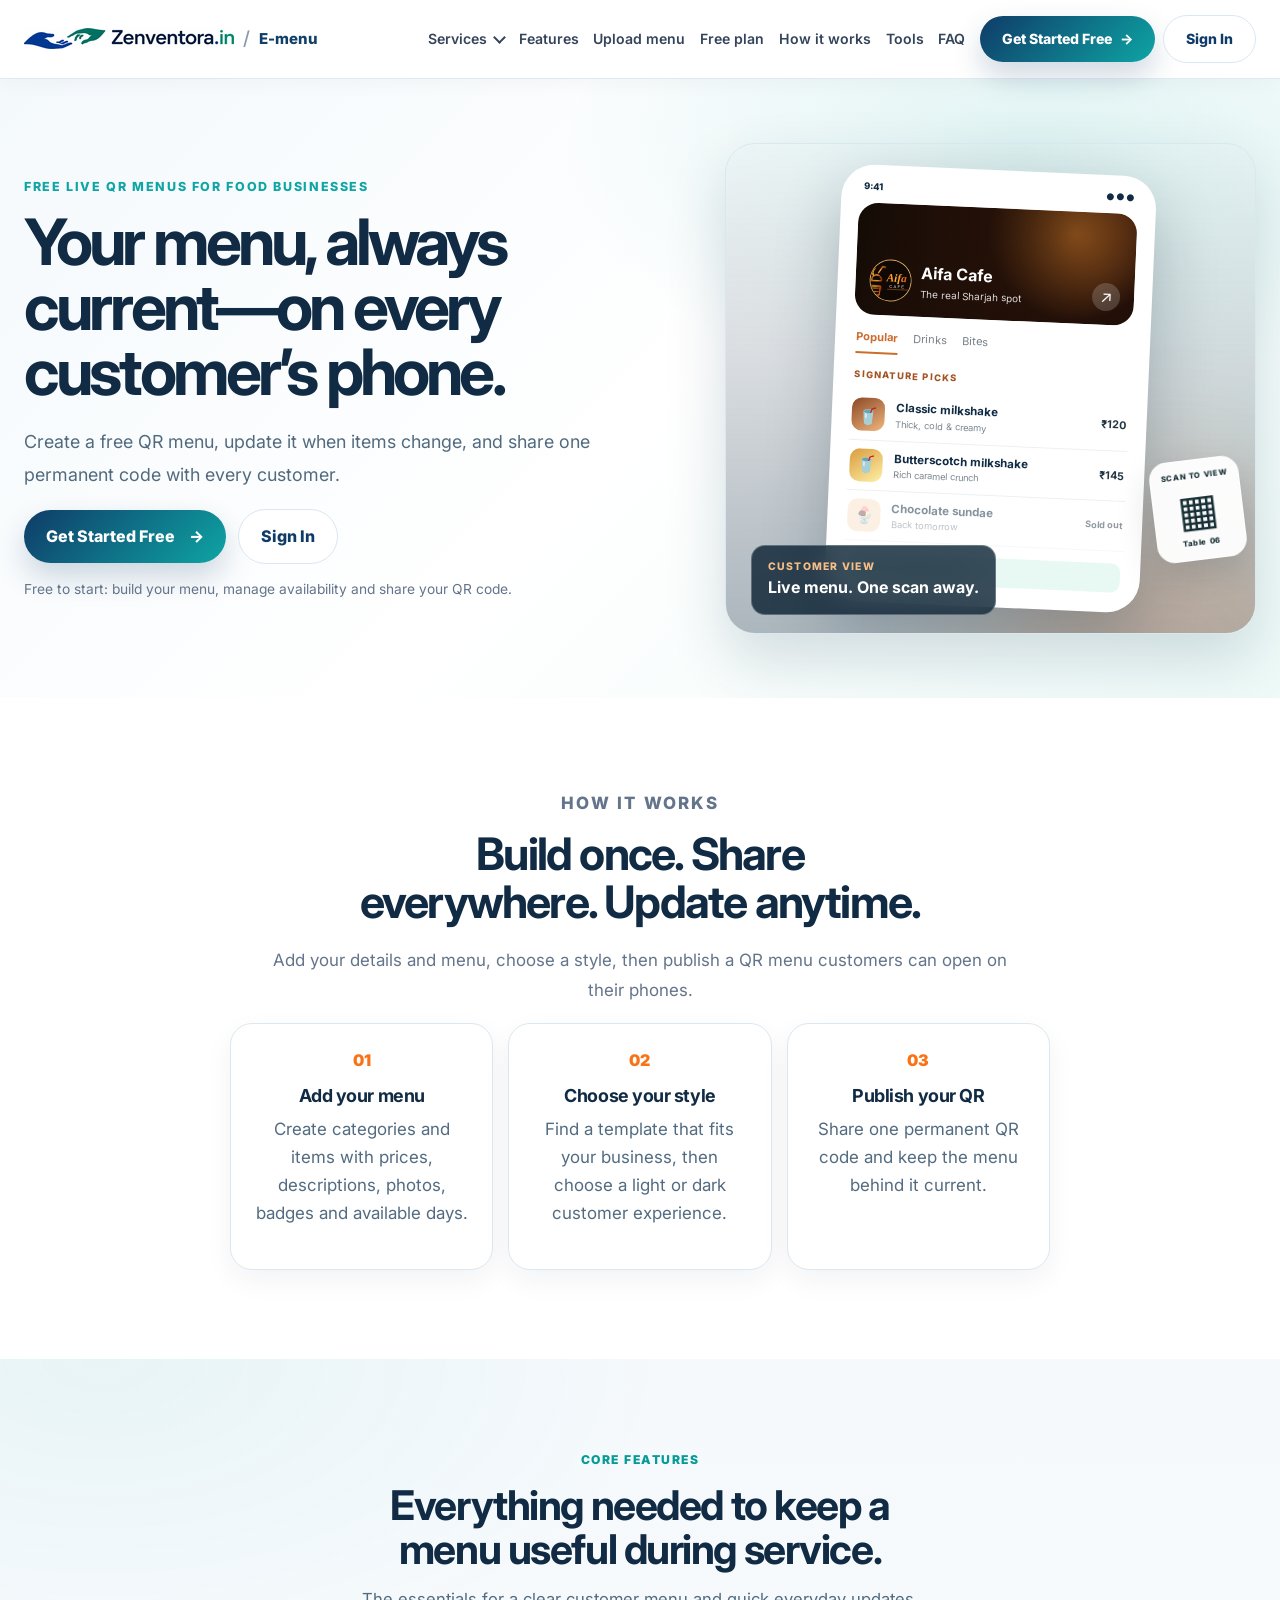
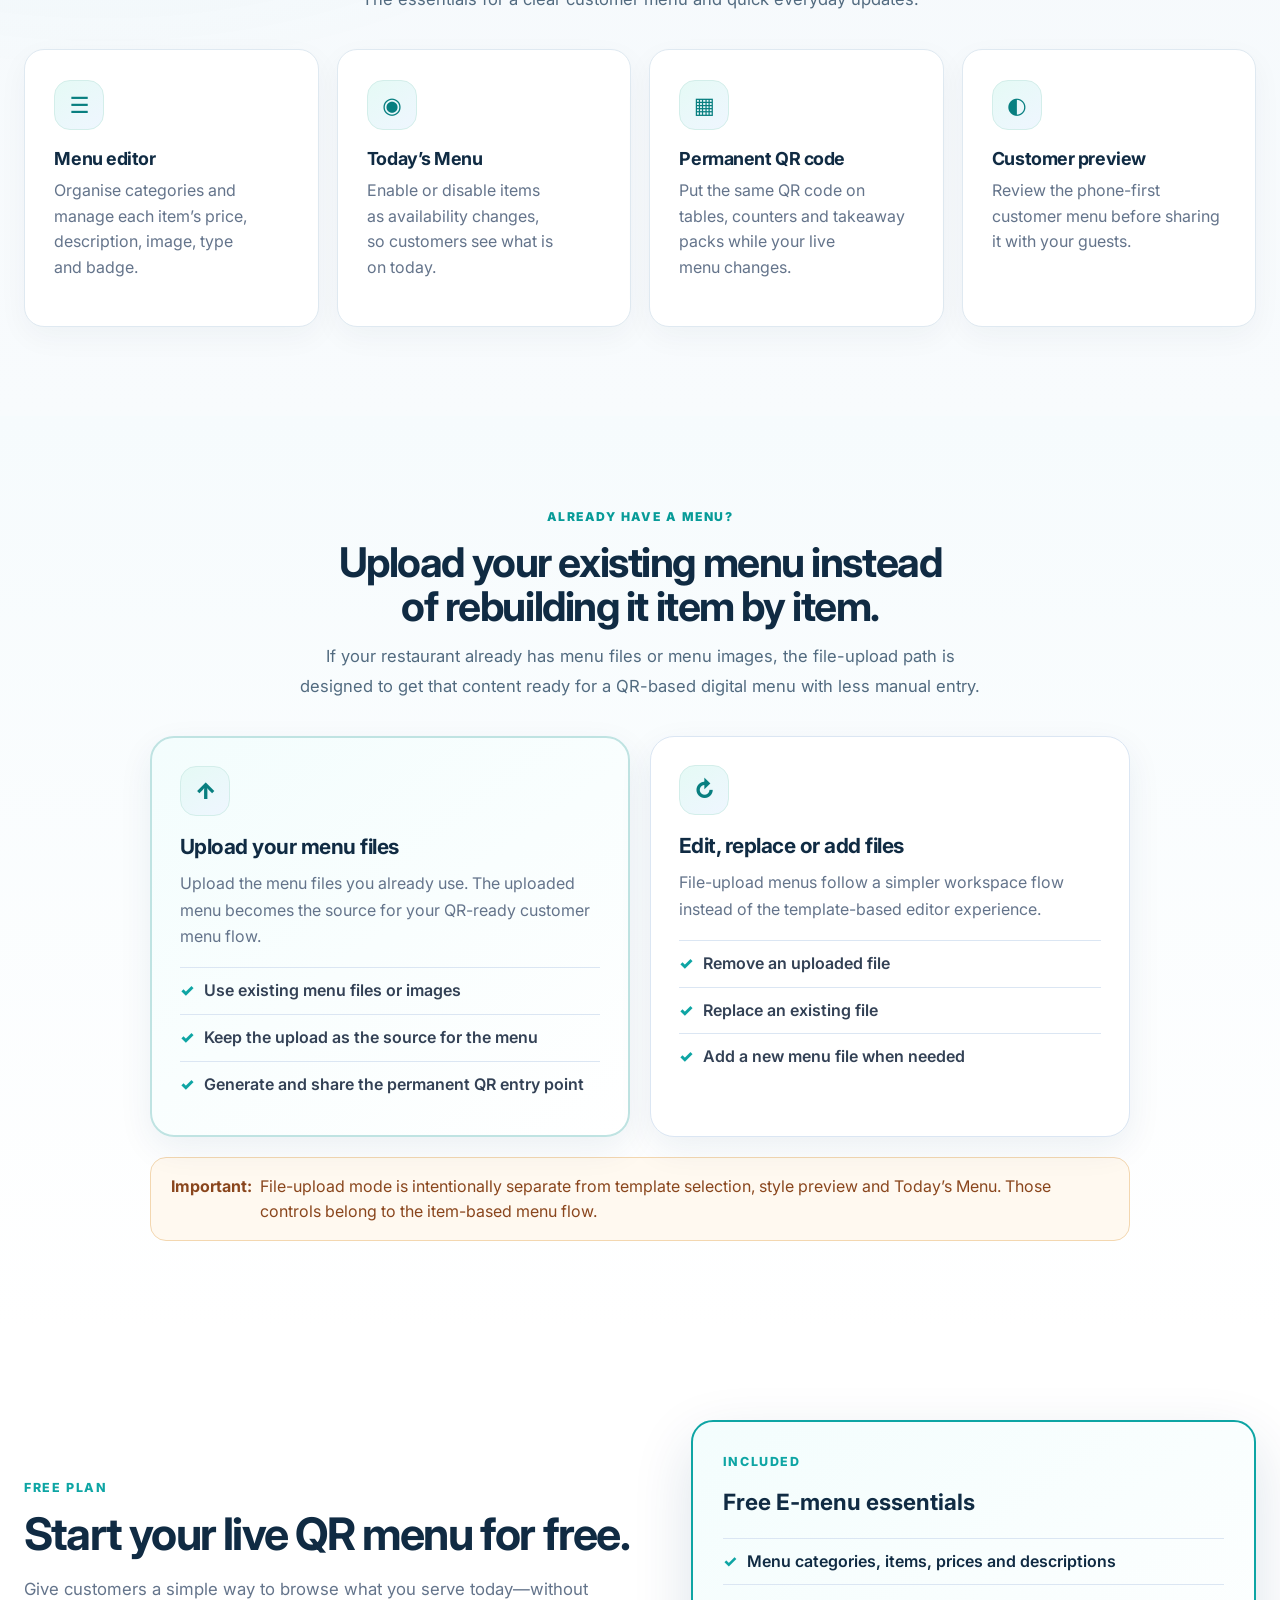
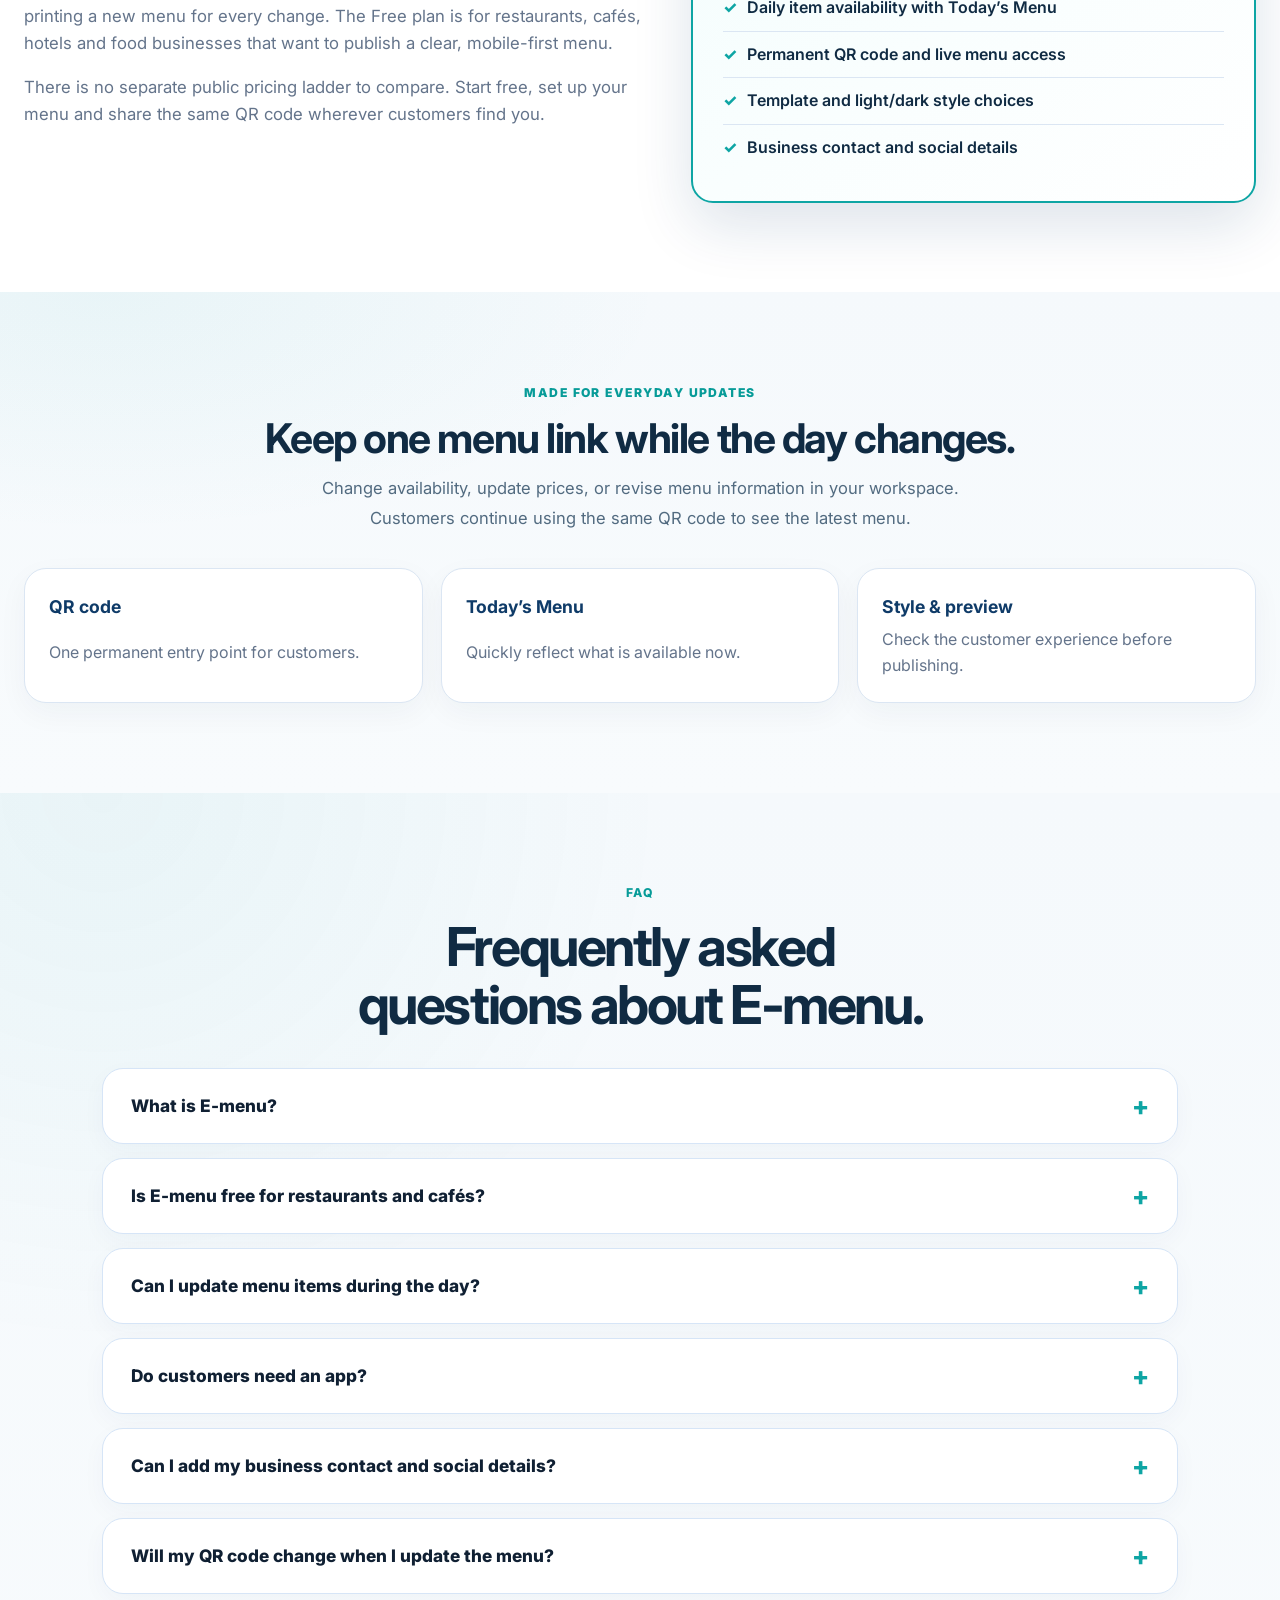
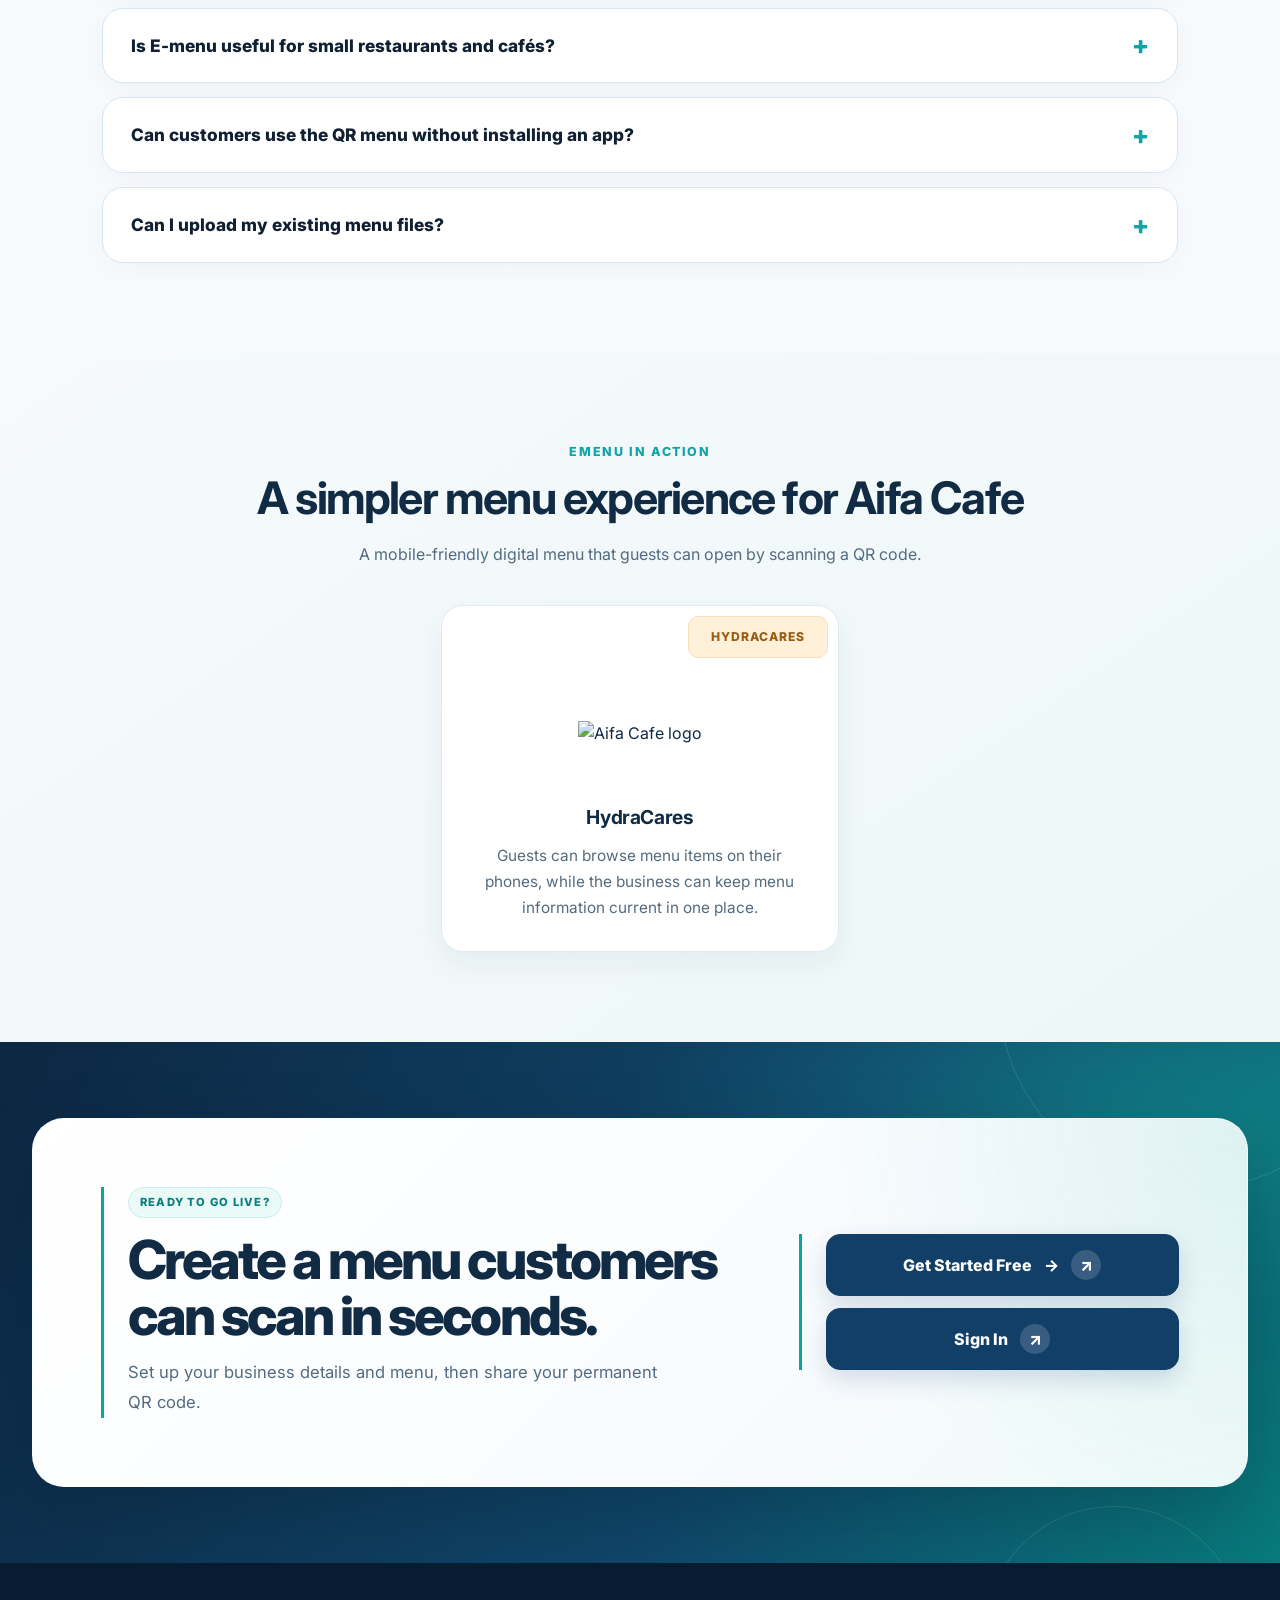
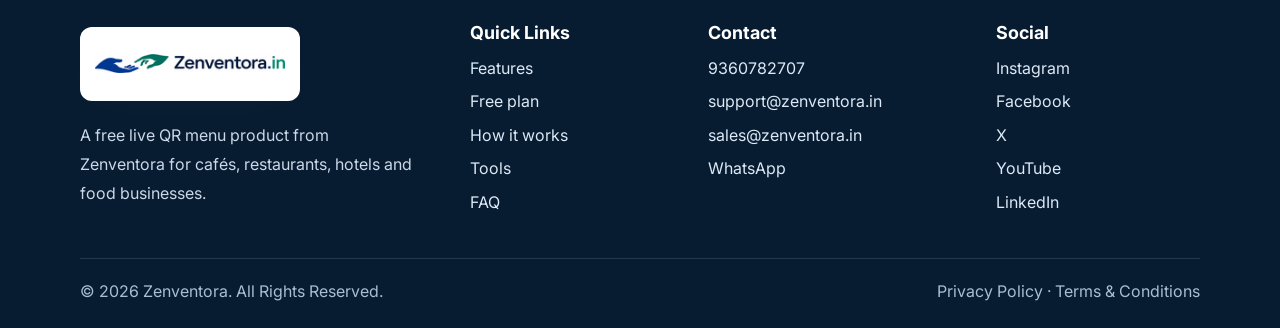
==== commit 7b85bcb4: "Align client badges and update project showcases" ====
--- a/emenu/index.html
+++ b/emenu/index.html
@@ -96,7 +96,7 @@
     <section class="section soft-bg"><div class="container"><div class="section-heading"><p class="eyebrow">Made for everyday updates</p><h2>Keep one menu link while the day changes.</h2><p>Change availability, update prices, or revise menu information in your workspace. Customers continue using the same QR code to see the latest menu.</p></div><div class="workflow-grid"><article><strong>QR code</strong><span>One permanent entry point for customers.</span></article><article><strong>Today’s Menu</strong><span>Quickly reflect what is available now.</span></article><article><strong>Style &amp; preview</strong><span>Check the customer experience before publishing.</span></article></div></div></section>
     
     <section id="faq" class="section soft-bg"><div class="container"><div class="section-heading"><p class="eyebrow">FAQ</p><h2>Frequently asked questions about E-menu.</h2></div><div class="faq-list"><details><summary>What is E-menu?</summary><p>E-menu is a digital menu customers open on their phone by scanning a QR code.</p></details><details><summary>Is E-menu free for restaurants and cafés?</summary><p>Yes. E-menu has a Free plan for creating a live QR menu, adding menu details, managing availability and sharing a permanent QR code.</p></details><details><summary>Can I update menu items during the day?</summary><p>Yes. Use the menu editor and Today’s Menu controls to update information and availability.</p></details><details><summary>Do customers need an app?</summary><p>No. They open the live menu in their normal phone browser.</p></details><details><summary>Can I add my business contact and social details?</summary><p>Yes. E-menu supports business name, location, tagline, phone, WhatsApp, Instagram and Facebook details.</p></details><details><summary>Will my QR code change when I update the menu?</summary><p>No. Customers can keep using the same permanent QR code while you update the live menu behind it.</p></details><details><summary>Is E-menu useful for small restaurants and cafés?</summary><p>Yes. E-menu is designed for restaurants, cafés, hotels and food businesses that want a simple mobile-first digital menu and a permanent QR code.</p></details><details><summary>Can customers use the QR menu without installing an app?</summary><p>Yes. Customers scan the QR code and open the live menu in their normal mobile browser.</p></details><details><summary>Can I upload my existing menu files?</summary><p>Yes. The file-upload path is for businesses that already have menu files or menu images. It does not require template selection or the item-based style preview, and Today’s Menu controls are not part of that file-upload flow. You can remove, replace or add uploaded files from the menu workspace.</p></details></div></div></section>
-    <section class="zv-client-section zv-emenu-client section" id="emenu-client-story" aria-label="eMenu client story"><div class="container"><div class="zv-client-heading"><div><p class="eyebrow">eMenu in action</p><h2>A simpler menu experience for Aifa Cafe</h2><p>A mobile-friendly digital menu that guests can open by scanning a QR code.</p></div></div><div class="zv-client-track zv-emenu-client-track"><article class="zv-client-slide"><div class="zv-client-logo-wrap"><img src="https://zenventora.in/emenu/assets/aifa-cafe-testimonial-logo-v2.svg" alt="Aifa Cafe logo" loading="lazy"></div><span class="zv-client-kind">eMenu</span><h3>Aifa Cafe</h3><p>Guests can browse menu items on their phones, while the business can keep menu information current in one place.</p></article></div></div></section>
+    <section class="zv-client-section zv-emenu-client section" id="emenu-client-story" aria-label="eMenu client story"><div class="container"><div class="zv-client-heading"><div><p class="eyebrow">eMenu in action</p><h2>A simpler menu experience for Aifa Cafe</h2><p>A mobile-friendly digital menu that guests can open by scanning a QR code.</p></div></div><div class="zv-client-track zv-emenu-client-track"><article class="zv-client-slide"><div class="zv-client-logo-wrap"><img src="https://zenventora.in/emenu/assets/aifa-cafe-testimonial-logo-v2.svg" alt="Aifa Cafe logo" loading="lazy"></div><span class="zv-client-kind">HydraCares</span><h3>HydraCares</h3><p>Guests can browse menu items on their phones, while the business can keep menu information current in one place.</p></article></div></div></section>
     <section class="section customer-band"><div class="container customer-card"><div><p class="eyebrow">Ready to go live?</p><h2>Create a menu customers can scan in seconds.</h2><p>Set up your business details and menu, then share your permanent QR code.</p></div><div class="cta-area cta-area--light" data-emenu-cta aria-live="polite"><a class="btn btn-light" href="https://emenu.zenventora.in/?signup=true">Get Started Free <span aria-hidden="true">→</span></a><a class="btn btn-outline-light" href="request-demo.html">Request a Demo</a><a class="btn btn-outline-light" href="https://emenu.zenventora.in/">Sign In</a></div></div></section>
   </main>
   <footer class="site-footer"><div class="container footer-grid"><div><a class="brand footer-brand" href="#home"><img class="brand-logo" src="../assets/zenventora-logo.svg" alt="Zenventora logo"></a><p>A free live QR menu product from Zenventora for cafés, restaurants, hotels and food businesses.</p></div><div><h3>Quick Links</h3><a href="#features">Features</a><a href="#free-plan">Free plan</a><a href="#how-it-works">How it works</a><a href="#tools">Tools</a><a href="#faq">FAQ</a></div><div><h3>Contact</h3><a href="tel:+919360782707">9360782707</a><a href="mailto:support@zenventora.in">support@zenventora.in</a><a href="mailto:sales@zenventora.in">sales@zenventora.in</a><a href="https://wa.me/919360782707" target="_blank" rel="noopener">WhatsApp</a></div><div><h3>Social</h3><a href="https://www.instagram.com/zenventora/" target="_blank" rel="noopener">Instagram</a><a href="https://www.facebook.com/profile.php?id=61591519560721" target="_blank" rel="noopener">Facebook</a><a href="https://x.com/zenventora" target="_blank" rel="noopener">X</a><a href="https://www.youtube.com/@zenventora" target="_blank" rel="noopener">YouTube</a><a href="https://www.linkedin.com/company/zenventora/" target="_blank" rel="noopener">LinkedIn</a></div></div><div class="container footer-bottom"><span>© 2026 Zenventora. All Rights Reserved.</span><span><a href="../privacy-policy.html">Privacy Policy</a> · <a href="../terms-and-conditions.html">Terms &amp; Conditions</a></span></div></footer>
--- a/styles.css
+++ b/styles.css
@@ -3889,3 +3889,77 @@
 .zv-client-heading p {
   margin: 0 auto !important;
 }
+
+
+/* Exact service labels, attached neatly to the top edge of each client card. */
+.zv-client-section .zv-client-slide {
+  position: relative;
+  padding-top: 76px;
+}
+.zv-client-section .zv-client-slide .zv-client-kind {
+  position: absolute;
+  top: 0;
+  left: 50%;
+  transform: translateX(-50%);
+  display: inline-flex;
+  align-items: center;
+  justify-content: center;
+  min-height: 42px;
+  padding: 9px 22px;
+  border-radius: 0 0 16px 16px;
+  max-width: calc(100% - 32px);
+  white-space: nowrap;
+  line-height: 1.1;
+  margin: 0;
+  z-index: 3;
+}
+body.website-page .zv-client-section .zv-client-kind {
+  color: #087f78;
+  background: #e5f7f3;
+  border: 1px solid #c7eee6;
+  border-top: 0;
+}
+body.online-solutions-page:not(.website-page) .zv-client-section .zv-client-kind {
+  color: #3154a4;
+  background: #eaf0ff;
+  border: 1px solid #d6e1ff;
+  border-top: 0;
+}
+body.emenu-page .zv-client-section .zv-client-kind {
+  color: #9a5b12;
+  background: #fff0d9;
+  border: 1px solid #f7dfb9;
+  border-top: 0;
+}
+body:not(.website-page):not(.online-solutions-page):not(.emenu-page) .zv-client-section .zv-client-kind {
+  color: #087f78;
+  background: #e5f7f3;
+  border: 1px solid #c7eee6;
+  border-top: 0;
+}
+@media (max-width: 680px) {
+  .zv-client-section .zv-client-slide {
+    padding-top: 66px;
+  }
+  .zv-client-section .zv-client-slide .zv-client-kind {
+    min-height: 36px;
+    padding: 7px 15px;
+    font-size: .68rem;
+  }
+}
+
+
+/* Client category badges: pin neatly to the top-right corner of each card. */
+.zv-client-section .zv-client-slide { padding-top: 64px !important; }
+.zv-client-section .zv-client-slide .zv-client-kind {
+  top: 10px !important; right: 10px !important; left: auto !important;
+  transform: none !important; margin: 0 !important; border-radius: 10px !important;
+}
+body.website-page .zv-client-section .zv-client-slide .zv-client-kind { color:#087f78 !important; background:#e5f7f3 !important; border:1px solid #c7eee6 !important; }
+body.online-solutions-page:not(.website-page) .zv-client-section .zv-client-slide .zv-client-kind { color:#3154a4 !important; background:#eaf0ff !important; border:1px solid #d6e1ff !important; }
+body.emenu-page .zv-client-section .zv-client-slide .zv-client-kind { color:#9a5b12 !important; background:#fff0d9 !important; border:1px solid #f7dfb9 !important; }
+body:not(.website-page):not(.online-solutions-page):not(.emenu-page) .zv-client-section .zv-client-slide .zv-client-kind { color:#087f78 !important; background:#e5f7f3 !important; border:1px solid #c7eee6 !important; }
+@media(max-width:680px) {
+ .zv-client-section .zv-client-slide { padding-top:58px !important; }
+ .zv-client-section .zv-client-slide .zv-client-kind { top:8px !important; right:8px !important; font-size:.65rem !important; padding:6px 9px !important; }
+}
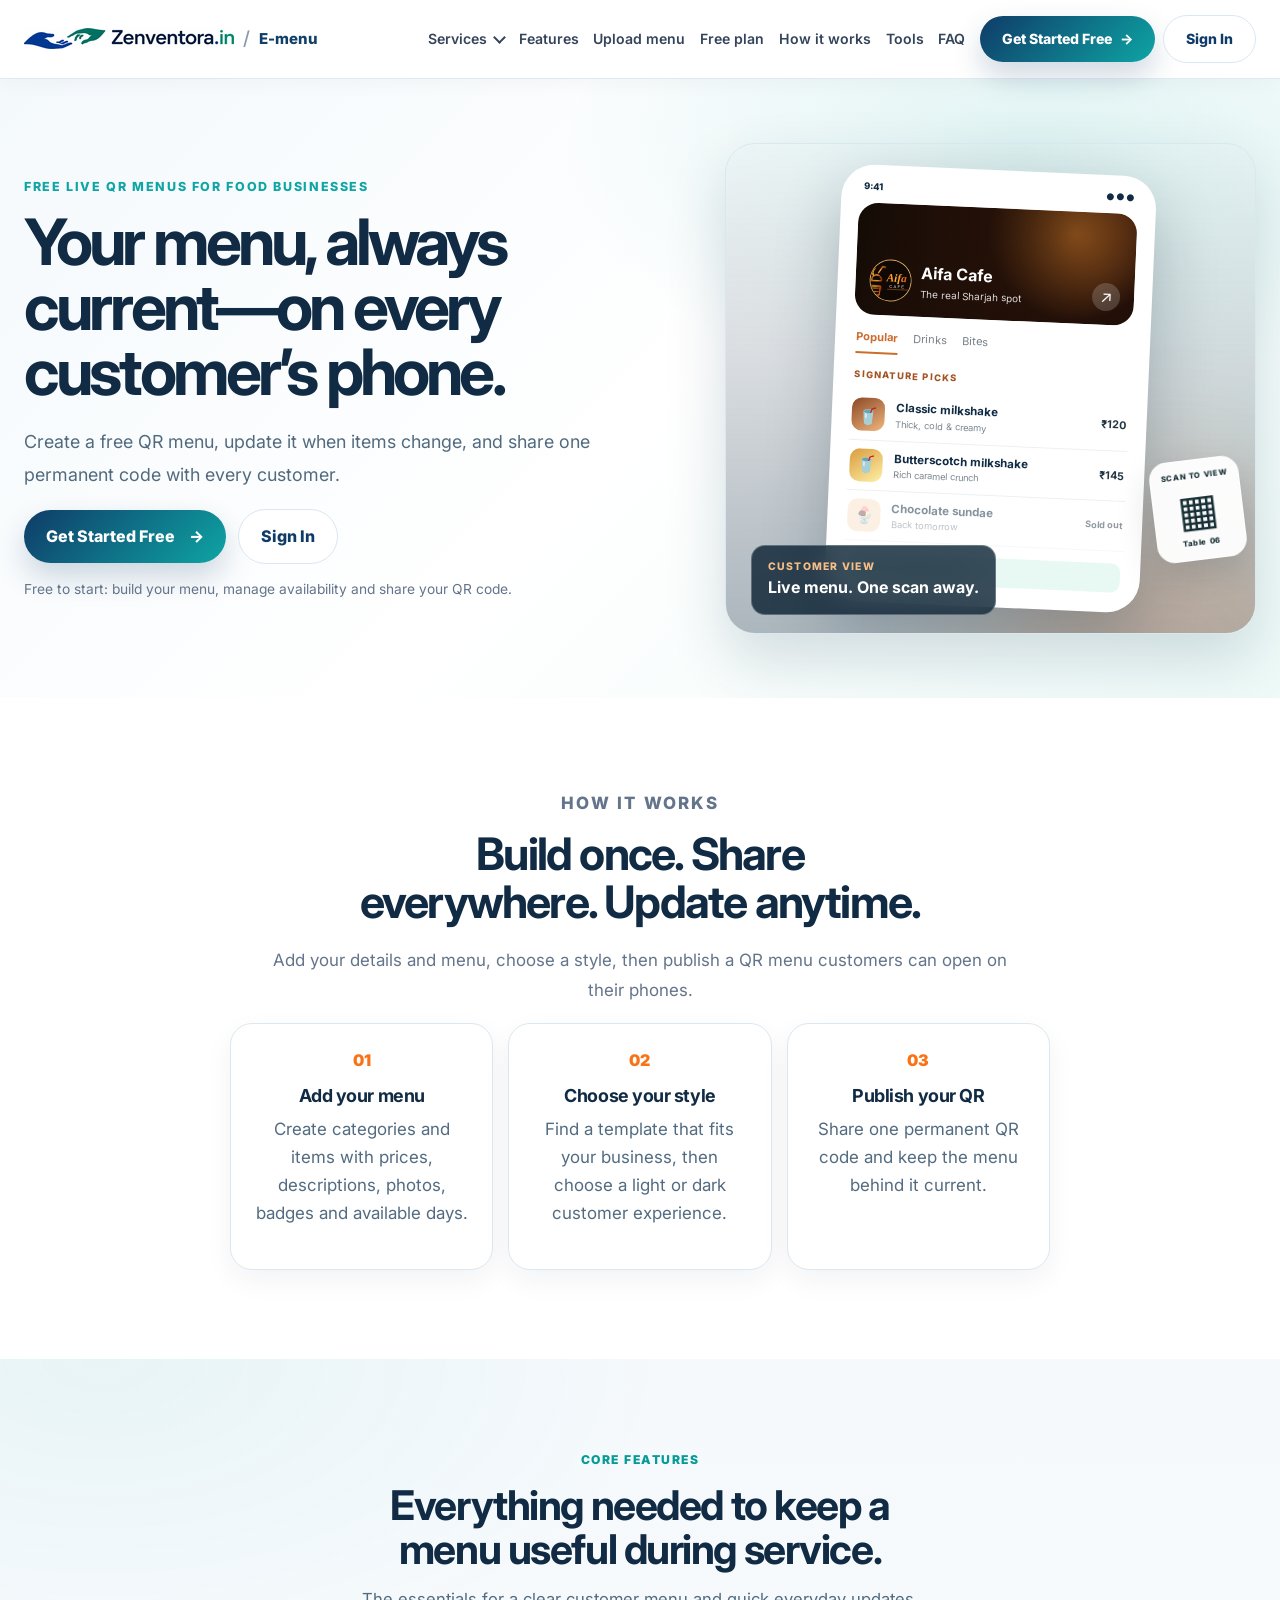
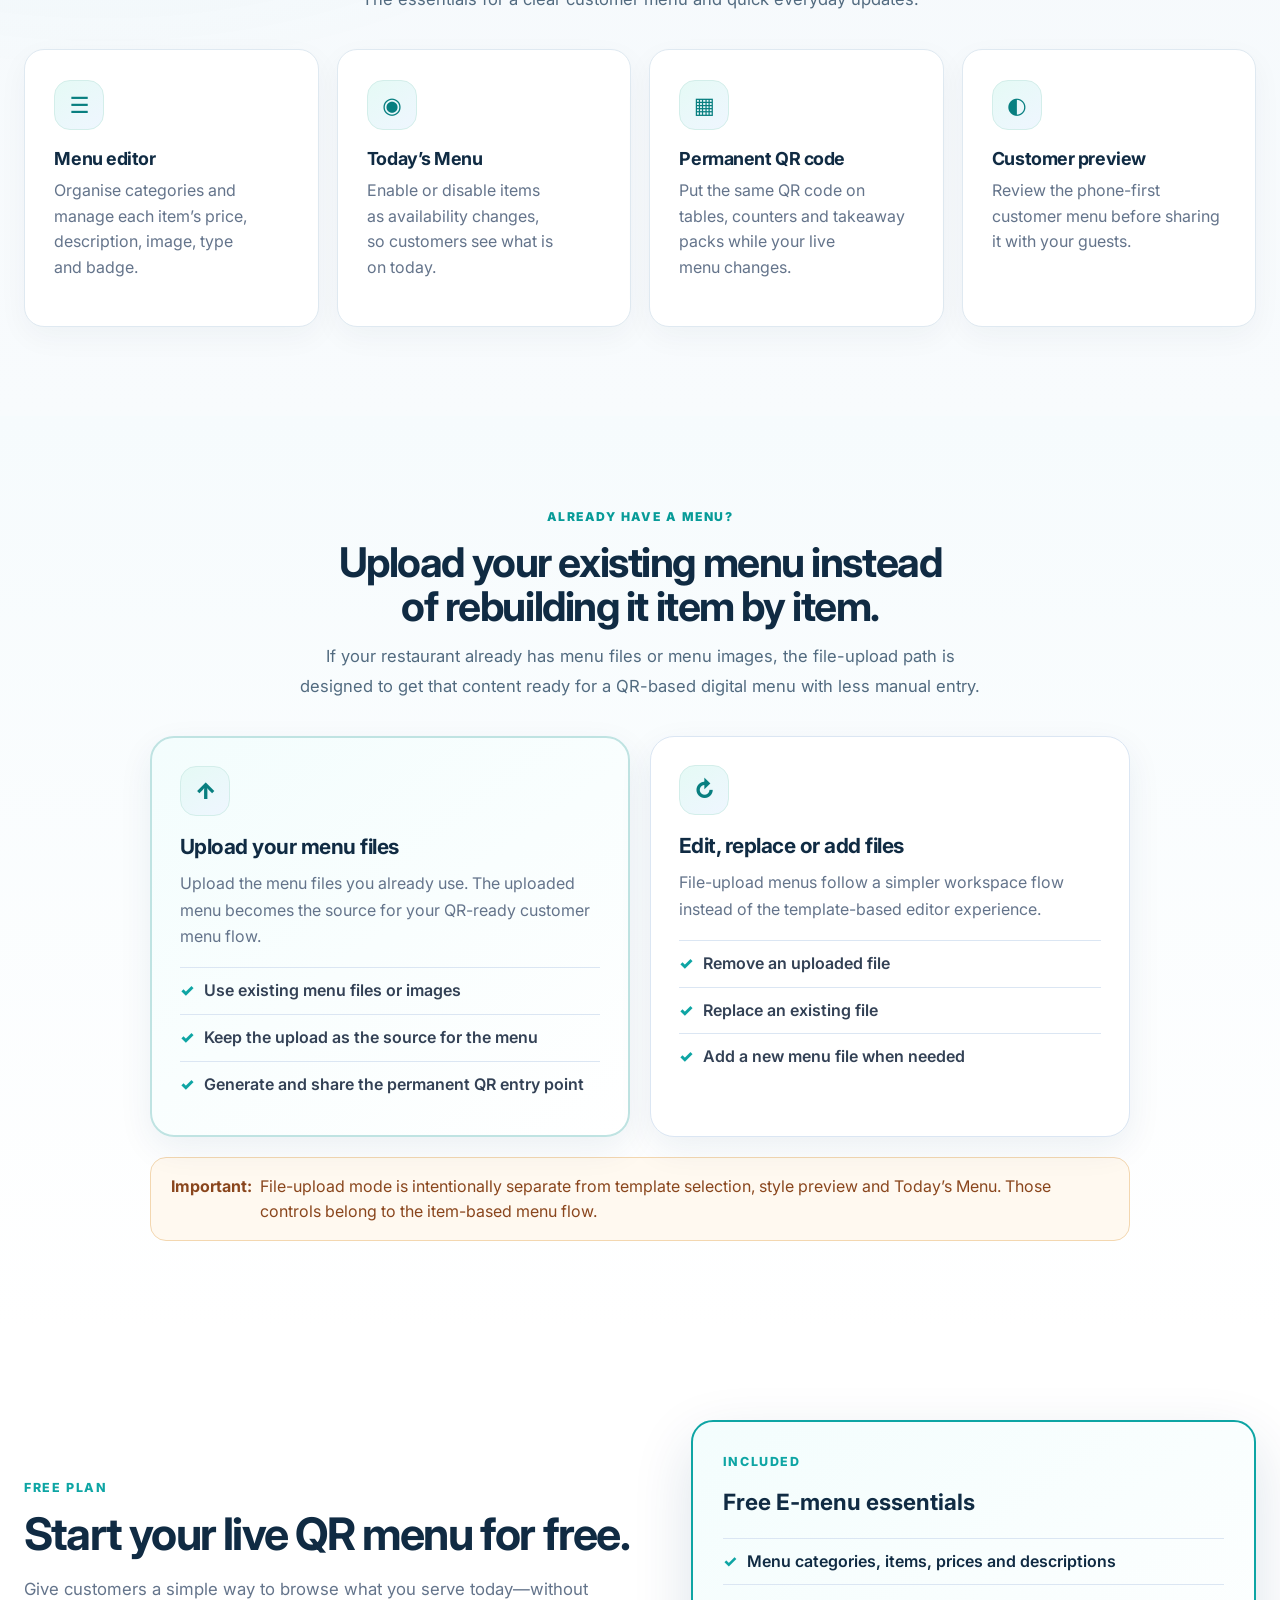
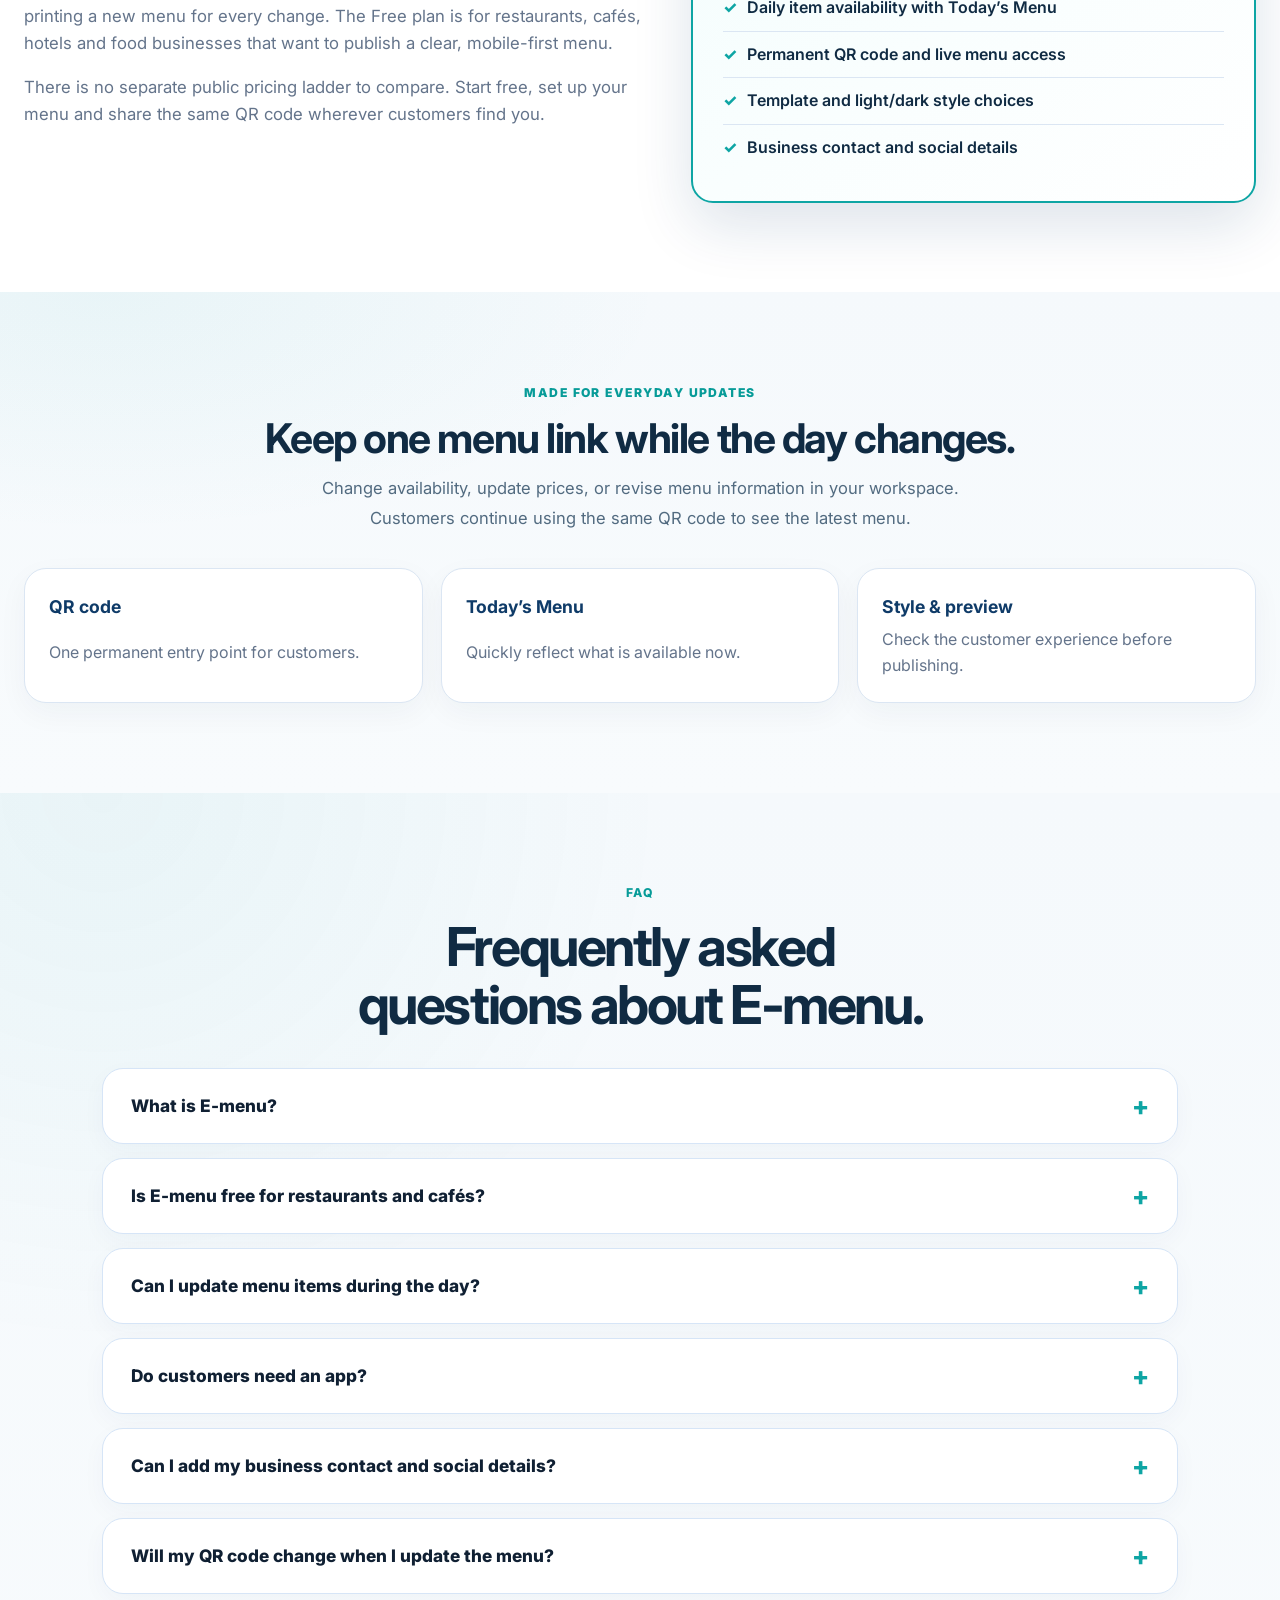
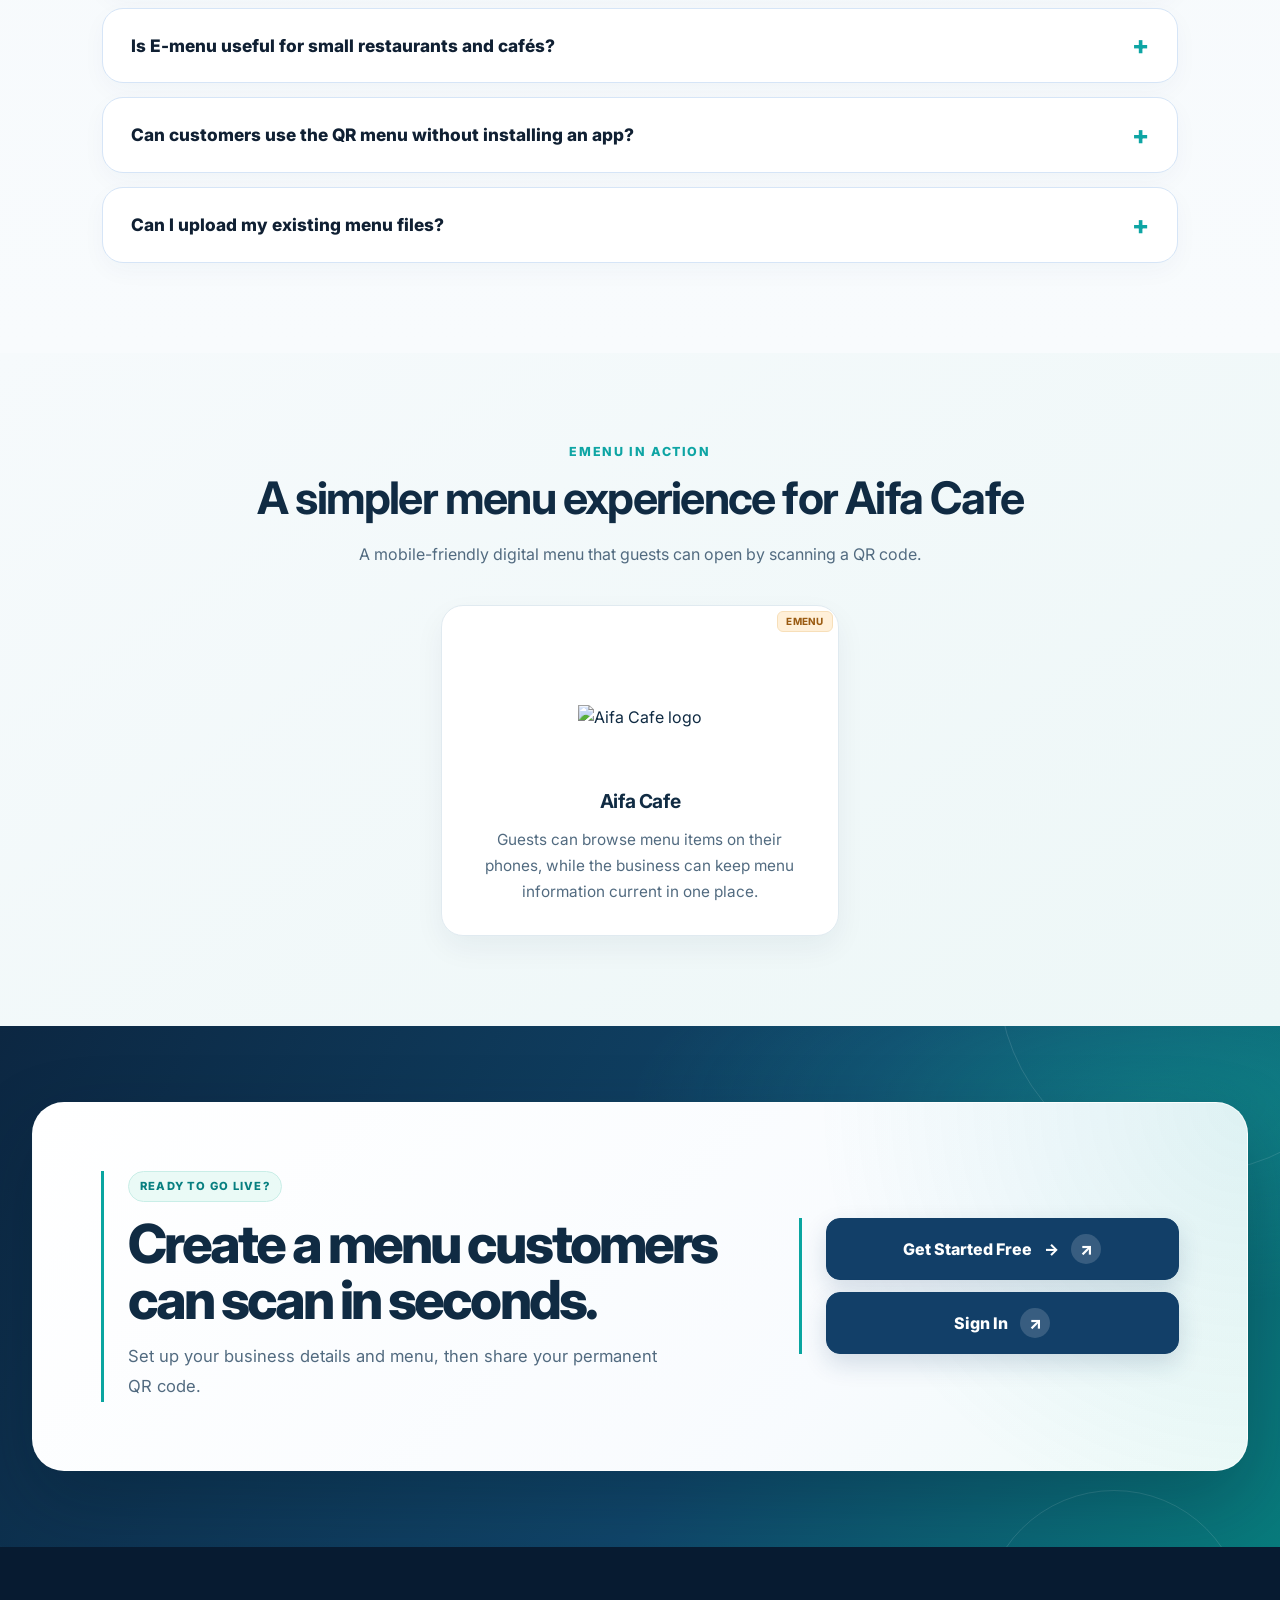
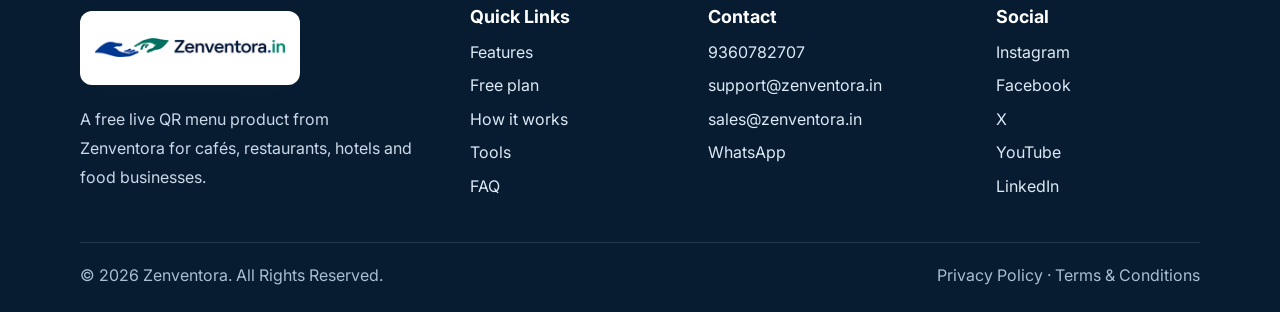
==== commit 15081015: "Correct eMenu client showcase label and Aifa Cafe title" ====
--- a/emenu/index.html
+++ b/emenu/index.html
@@ -96,7 +96,7 @@
     <section class="section soft-bg"><div class="container"><div class="section-heading"><p class="eyebrow">Made for everyday updates</p><h2>Keep one menu link while the day changes.</h2><p>Change availability, update prices, or revise menu information in your workspace. Customers continue using the same QR code to see the latest menu.</p></div><div class="workflow-grid"><article><strong>QR code</strong><span>One permanent entry point for customers.</span></article><article><strong>Today’s Menu</strong><span>Quickly reflect what is available now.</span></article><article><strong>Style &amp; preview</strong><span>Check the customer experience before publishing.</span></article></div></div></section>
     
     <section id="faq" class="section soft-bg"><div class="container"><div class="section-heading"><p class="eyebrow">FAQ</p><h2>Frequently asked questions about E-menu.</h2></div><div class="faq-list"><details><summary>What is E-menu?</summary><p>E-menu is a digital menu customers open on their phone by scanning a QR code.</p></details><details><summary>Is E-menu free for restaurants and cafés?</summary><p>Yes. E-menu has a Free plan for creating a live QR menu, adding menu details, managing availability and sharing a permanent QR code.</p></details><details><summary>Can I update menu items during the day?</summary><p>Yes. Use the menu editor and Today’s Menu controls to update information and availability.</p></details><details><summary>Do customers need an app?</summary><p>No. They open the live menu in their normal phone browser.</p></details><details><summary>Can I add my business contact and social details?</summary><p>Yes. E-menu supports business name, location, tagline, phone, WhatsApp, Instagram and Facebook details.</p></details><details><summary>Will my QR code change when I update the menu?</summary><p>No. Customers can keep using the same permanent QR code while you update the live menu behind it.</p></details><details><summary>Is E-menu useful for small restaurants and cafés?</summary><p>Yes. E-menu is designed for restaurants, cafés, hotels and food businesses that want a simple mobile-first digital menu and a permanent QR code.</p></details><details><summary>Can customers use the QR menu without installing an app?</summary><p>Yes. Customers scan the QR code and open the live menu in their normal mobile browser.</p></details><details><summary>Can I upload my existing menu files?</summary><p>Yes. The file-upload path is for businesses that already have menu files or menu images. It does not require template selection or the item-based style preview, and Today’s Menu controls are not part of that file-upload flow. You can remove, replace or add uploaded files from the menu workspace.</p></details></div></div></section>
-    <section class="zv-client-section zv-emenu-client section" id="emenu-client-story" aria-label="eMenu client story"><div class="container"><div class="zv-client-heading"><div><p class="eyebrow">eMenu in action</p><h2>A simpler menu experience for Aifa Cafe</h2><p>A mobile-friendly digital menu that guests can open by scanning a QR code.</p></div></div><div class="zv-client-track zv-emenu-client-track"><article class="zv-client-slide"><div class="zv-client-logo-wrap"><img src="https://zenventora.in/emenu/assets/aifa-cafe-testimonial-logo-v2.svg" alt="Aifa Cafe logo" loading="lazy"></div><span class="zv-client-kind">HydraCares</span><h3>HydraCares</h3><p>Guests can browse menu items on their phones, while the business can keep menu information current in one place.</p></article></div></div></section>
+    <section class="zv-client-section zv-emenu-client section" id="emenu-client-story" aria-label="eMenu client story"><div class="container"><div class="zv-client-heading"><div><p class="eyebrow">eMenu in action</p><h2>A simpler menu experience for Aifa Cafe</h2><p>A mobile-friendly digital menu that guests can open by scanning a QR code.</p></div></div><div class="zv-client-track zv-emenu-client-track"><article class="zv-client-slide"><div class="zv-client-logo-wrap"><img src="https://zenventora.in/emenu/assets/aifa-cafe-testimonial-logo-v2.svg" alt="Aifa Cafe logo" loading="lazy"></div><span class="zv-client-kind">eMenu</span><h3>Aifa Cafe</h3><p>Guests can browse menu items on their phones, while the business can keep menu information current in one place.</p></article></div></div></section>
     <section class="section customer-band"><div class="container customer-card"><div><p class="eyebrow">Ready to go live?</p><h2>Create a menu customers can scan in seconds.</h2><p>Set up your business details and menu, then share your permanent QR code.</p></div><div class="cta-area cta-area--light" data-emenu-cta aria-live="polite"><a class="btn btn-light" href="https://emenu.zenventora.in/?signup=true">Get Started Free <span aria-hidden="true">→</span></a><a class="btn btn-outline-light" href="request-demo.html">Request a Demo</a><a class="btn btn-outline-light" href="https://emenu.zenventora.in/">Sign In</a></div></div></section>
   </main>
   <footer class="site-footer"><div class="container footer-grid"><div><a class="brand footer-brand" href="#home"><img class="brand-logo" src="../assets/zenventora-logo.svg" alt="Zenventora logo"></a><p>A free live QR menu product from Zenventora for cafés, restaurants, hotels and food businesses.</p></div><div><h3>Quick Links</h3><a href="#features">Features</a><a href="#free-plan">Free plan</a><a href="#how-it-works">How it works</a><a href="#tools">Tools</a><a href="#faq">FAQ</a></div><div><h3>Contact</h3><a href="tel:+919360782707">9360782707</a><a href="mailto:support@zenventora.in">support@zenventora.in</a><a href="mailto:sales@zenventora.in">sales@zenventora.in</a><a href="https://wa.me/919360782707" target="_blank" rel="noopener">WhatsApp</a></div><div><h3>Social</h3><a href="https://www.instagram.com/zenventora/" target="_blank" rel="noopener">Instagram</a><a href="https://www.facebook.com/profile.php?id=61591519560721" target="_blank" rel="noopener">Facebook</a><a href="https://x.com/zenventora" target="_blank" rel="noopener">X</a><a href="https://www.youtube.com/@zenventora" target="_blank" rel="noopener">YouTube</a><a href="https://www.linkedin.com/company/zenventora/" target="_blank" rel="noopener">LinkedIn</a></div></div><div class="container footer-bottom"><span>© 2026 Zenventora. All Rights Reserved.</span><span><a href="../privacy-policy.html">Privacy Policy</a> · <a href="../terms-and-conditions.html">Terms &amp; Conditions</a></span></div></footer>
--- a/styles.css
+++ b/styles.css
@@ -3963,3 +3963,38 @@
  .zv-client-section .zv-client-slide { padding-top:58px !important; }
  .zv-client-section .zv-client-slide .zv-client-kind { top:8px !important; right:8px !important; font-size:.65rem !important; padding:6px 9px !important; }
 }
+
+
+/* Final compact client-category badge: inside the white card, 5px from top/right. */
+.zv-client-section .zv-client-slide {
+  padding-top: 48px !important;
+}
+.zv-client-section .zv-client-slide .zv-client-kind {
+  top: 5px !important;
+  right: 5px !important;
+  left: auto !important;
+  transform: none !important;
+  min-height: 0 !important;
+  height: auto !important;
+  padding: 4px 8px !important;
+  max-width: calc(100% - 10px) !important;
+  border-radius: 6px !important;
+  font-size: .62rem !important;
+  font-weight: 750 !important;
+  letter-spacing: .025em !important;
+  line-height: 1.15 !important;
+  white-space: nowrap !important;
+  border-top: 1px solid currentColor !important;
+}
+@media (max-width: 680px) {
+  .zv-client-section .zv-client-slide {
+    padding-top: 44px !important;
+  }
+  .zv-client-section .zv-client-slide .zv-client-kind {
+    top: 5px !important;
+    right: 5px !important;
+    padding: 4px 7px !important;
+    font-size: .58rem !important;
+    letter-spacing: .015em !important;
+  }
+}
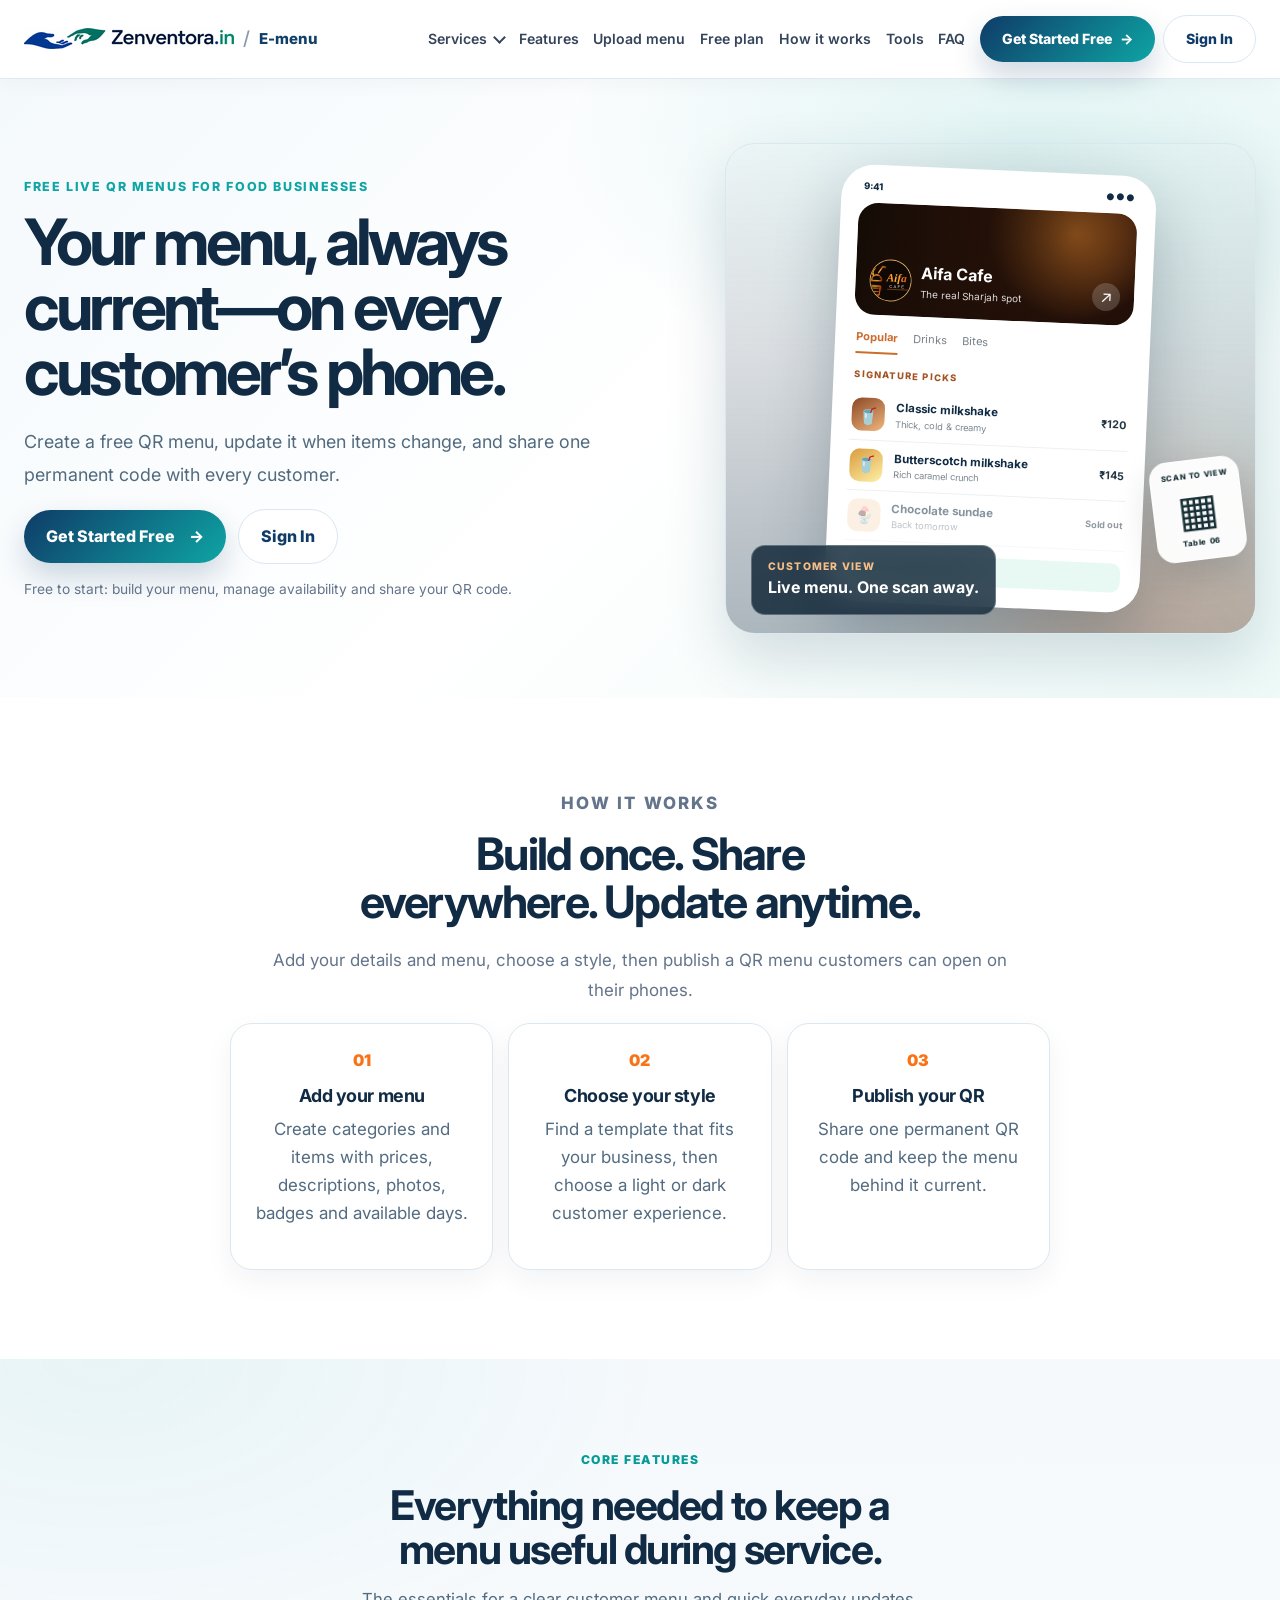
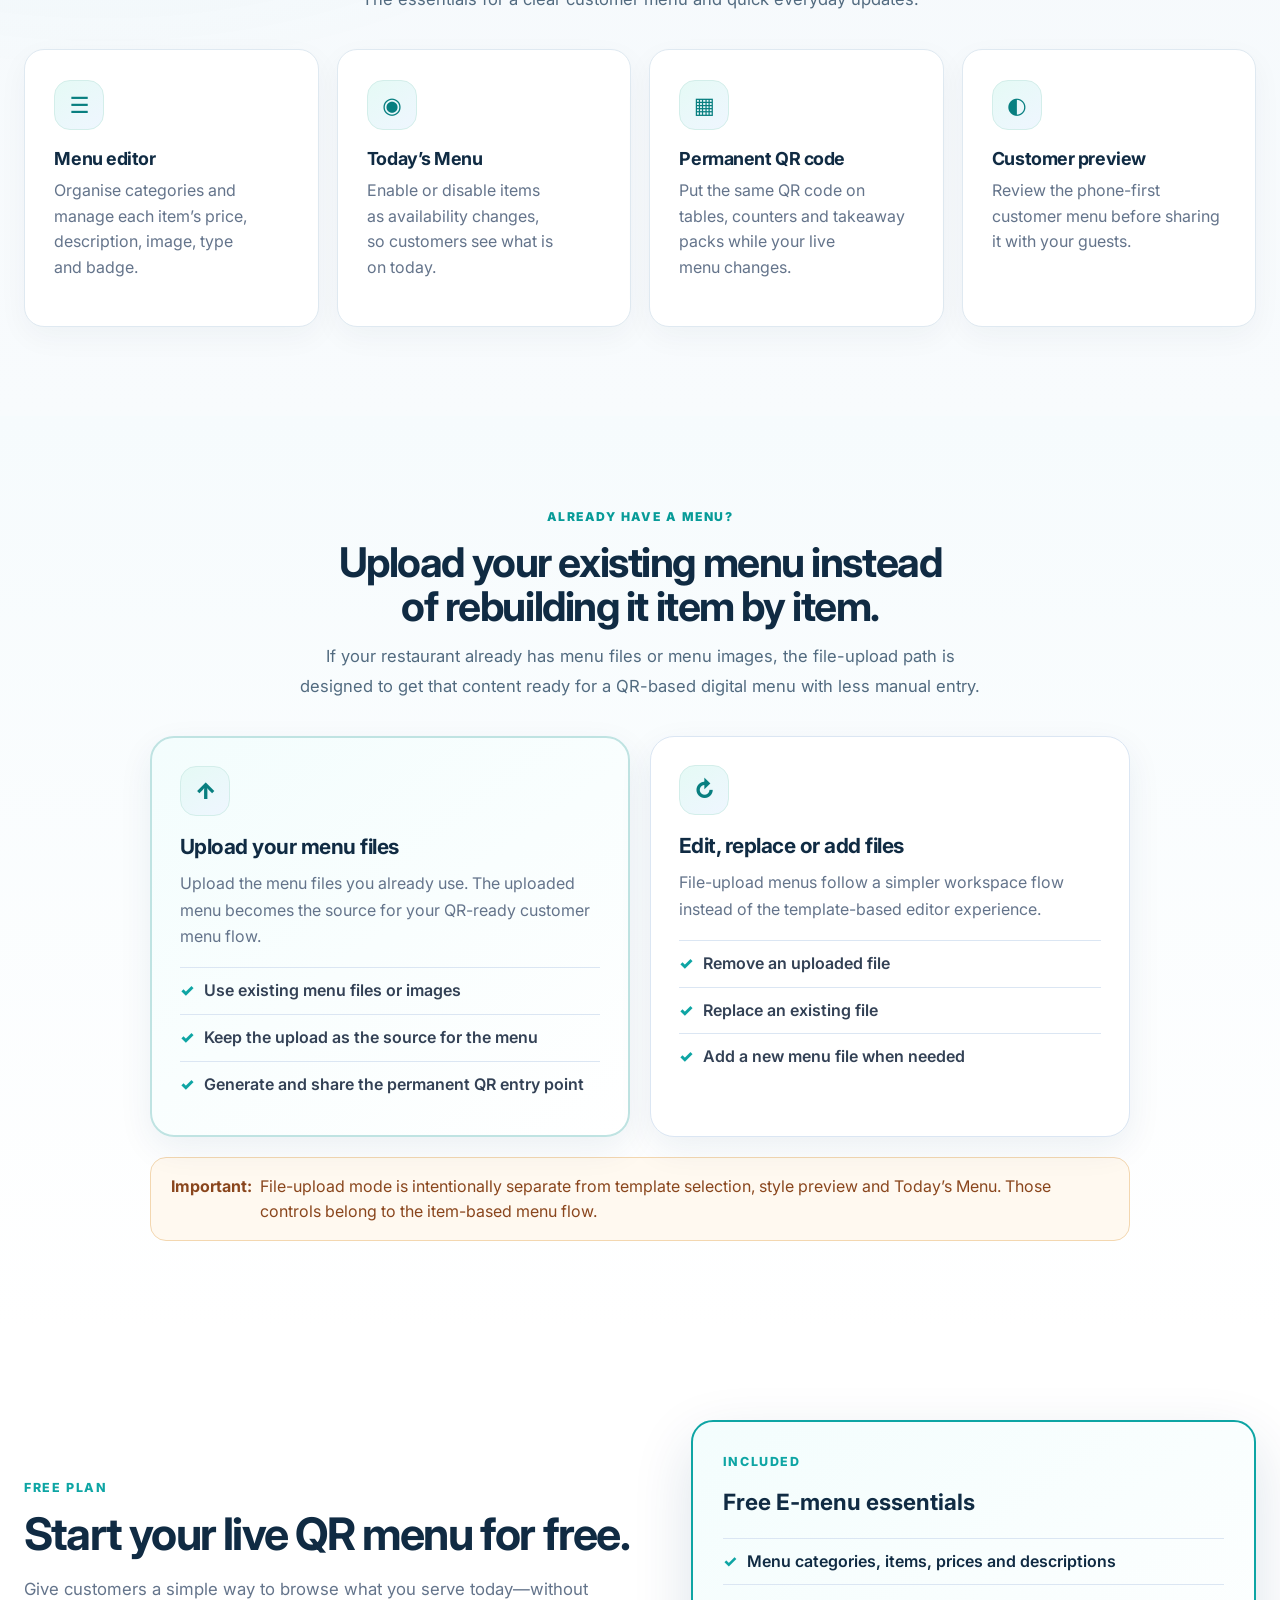
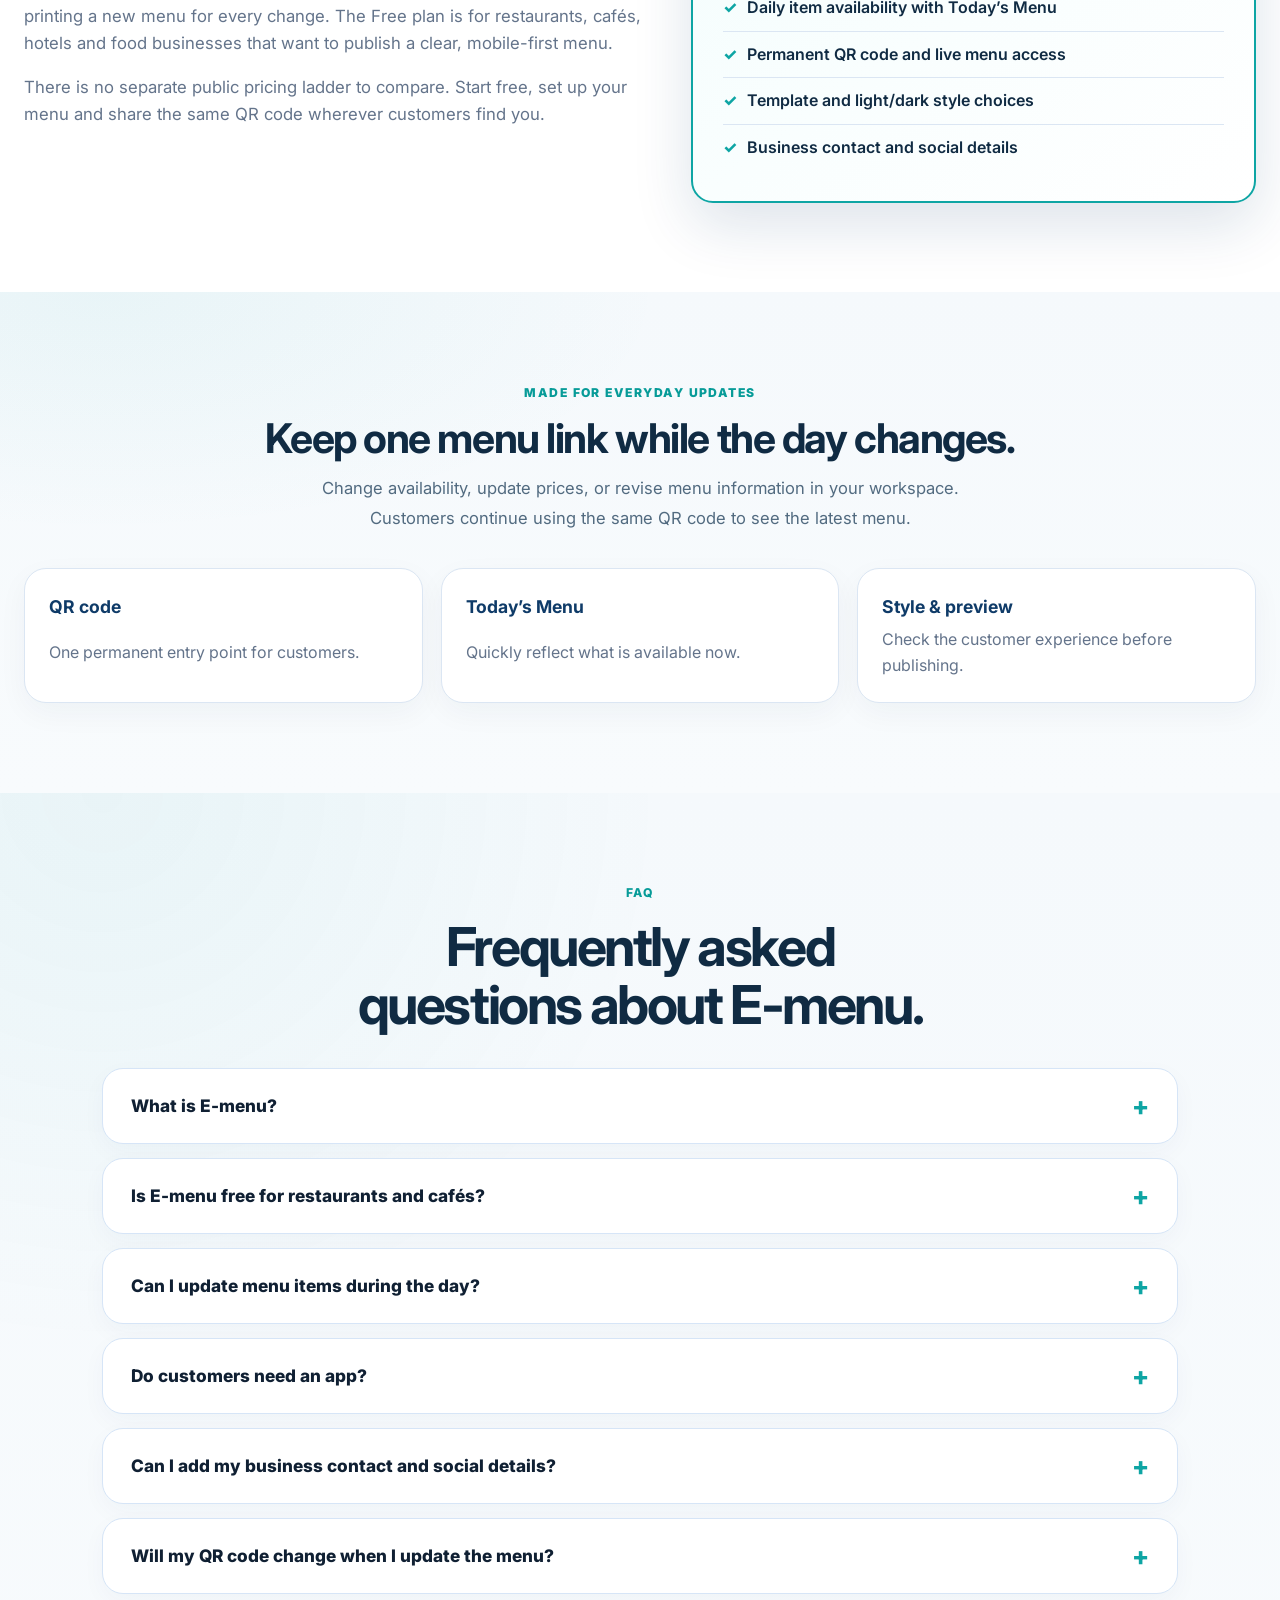
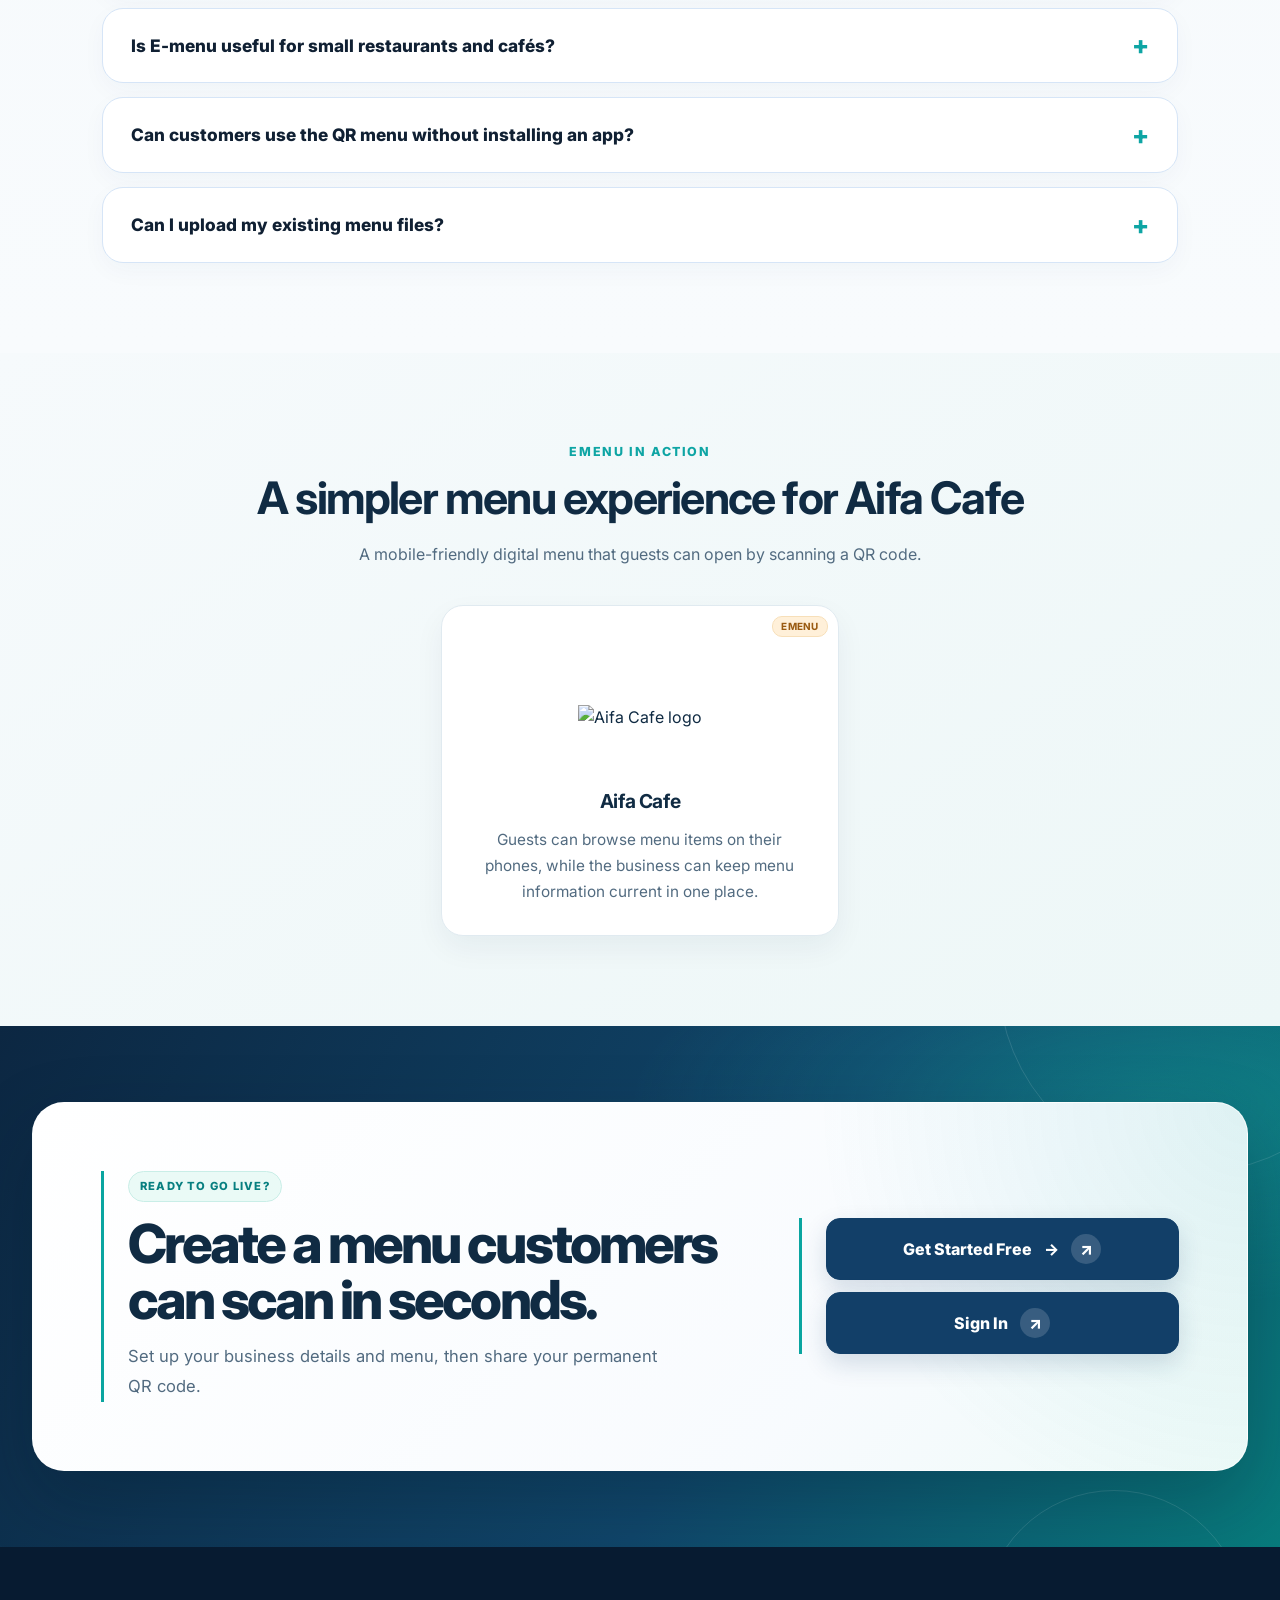
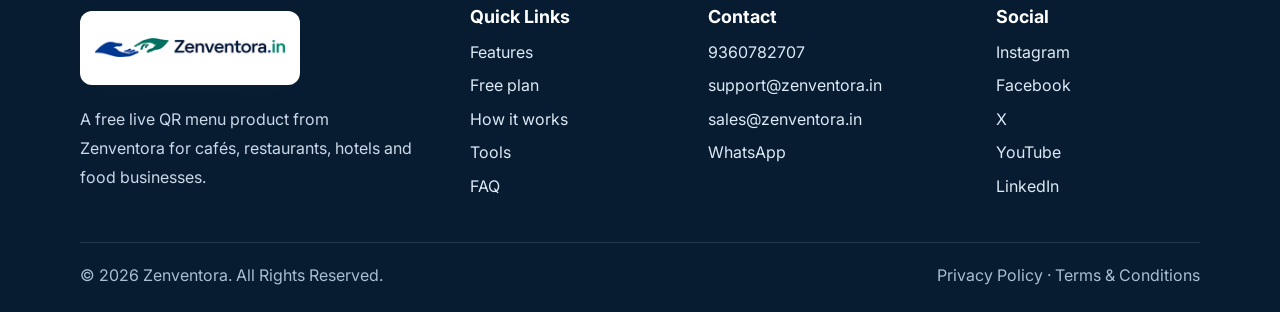
==== commit cb028dee: "Bust cached navigation assets across public pages" ====
--- a/emenu/index.html
+++ b/emenu/index.html
@@ -28,7 +28,7 @@
   <link rel="preconnect" href="https://fonts.googleapis.com">
   <link rel="preconnect" href="https://fonts.gstatic.com" crossorigin>
   <link href="https://fonts.googleapis.com/css2?family=Inter:wght@400;500;600;700;800&display=swap" rel="stylesheet">
-  <link rel="stylesheet" href="../styles.css">
+  <link rel="stylesheet" href="../styles.css?v=navfix-20261022">
   <link rel="stylesheet" href="emenu.css">
   <script type="application/ld+json">{"@context":"https://schema.org","@type":"WebSite","name":"E-menu by Zenventora","url":"https://emenu.zenventora.in/","inLanguage":"en-IN","description":"Free digital QR menu for restaurants, cafés, hotels and food businesses."}</script>
   <script type="application/ld+json">{"@context":"https://schema.org","@type":"WebApplication","name":"E-menu by Zenventora","applicationCategory":"BusinessApplication","operatingSystem":"Web","url":"https://emenu.zenventora.in/","inLanguage":"en-IN","description":"A mobile-friendly QR menu for restaurants, cafés, hotels and food businesses to create item-based menus or use an existing-menu file upload path, then share live menus through a permanent QR code.","publisher":{"@type":"Organization","name":"Zenventora","url":"https://zenventora.in/","logo":"https://zenventora.in/assets/zenventora-logo.svg"},"offers":{"@type":"Offer","name":"Free plan","price":"0","priceCurrency":"INR"}}</script>
@@ -100,6 +100,6 @@
     <section class="section customer-band"><div class="container customer-card"><div><p class="eyebrow">Ready to go live?</p><h2>Create a menu customers can scan in seconds.</h2><p>Set up your business details and menu, then share your permanent QR code.</p></div><div class="cta-area cta-area--light" data-emenu-cta aria-live="polite"><a class="btn btn-light" href="https://emenu.zenventora.in/?signup=true">Get Started Free <span aria-hidden="true">→</span></a><a class="btn btn-outline-light" href="request-demo.html">Request a Demo</a><a class="btn btn-outline-light" href="https://emenu.zenventora.in/">Sign In</a></div></div></section>
   </main>
   <footer class="site-footer"><div class="container footer-grid"><div><a class="brand footer-brand" href="#home"><img class="brand-logo" src="../assets/zenventora-logo.svg" alt="Zenventora logo"></a><p>A free live QR menu product from Zenventora for cafés, restaurants, hotels and food businesses.</p></div><div><h3>Quick Links</h3><a href="#features">Features</a><a href="#free-plan">Free plan</a><a href="#how-it-works">How it works</a><a href="#tools">Tools</a><a href="#faq">FAQ</a></div><div><h3>Contact</h3><a href="tel:+919360782707">9360782707</a><a href="mailto:support@zenventora.in">support@zenventora.in</a><a href="mailto:sales@zenventora.in">sales@zenventora.in</a><a href="https://wa.me/919360782707" target="_blank" rel="noopener">WhatsApp</a></div><div><h3>Social</h3><a href="https://www.instagram.com/zenventora/" target="_blank" rel="noopener">Instagram</a><a href="https://www.facebook.com/profile.php?id=61591519560721" target="_blank" rel="noopener">Facebook</a><a href="https://x.com/zenventora" target="_blank" rel="noopener">X</a><a href="https://www.youtube.com/@zenventora" target="_blank" rel="noopener">YouTube</a><a href="https://www.linkedin.com/company/zenventora/" target="_blank" rel="noopener">LinkedIn</a></div></div><div class="container footer-bottom"><span>© 2026 Zenventora. All Rights Reserved.</span><span><a href="../privacy-policy.html">Privacy Policy</a> · <a href="../terms-and-conditions.html">Terms &amp; Conditions</a></span></div></footer>
-  <script src="../script.js" defer></script><script src="emenu.js" defer></script>
+  <script src="../script.js?v=navfix-20261022" defer></script><script src="emenu.js" defer></script>
 </body>
 </html>
--- a/styles.css
+++ b/styles.css
@@ -3998,3 +3998,95 @@
     letter-spacing: .015em !important;
   }
 }
+
+
+
+/* Final client category badges: consistent inset and category colours across all pages. */
+.zv-client-section .zv-client-slide .zv-client-kind {
+  top: 10px !important;
+  right: 10px !important;
+  left: auto !important;
+  transform: none !important;
+  border-radius: 10px !important;
+}
+.zv-client-section .zv-client-slide .zv-kind-website { color:#087f78 !important; background:#e5f7f3 !important; border:1px solid #c7eee6 !important; }
+.zv-client-section .zv-client-slide .zv-kind-online { color:#3154a4 !important; background:#eaf0ff !important; border:1px solid #d6e1ff !important; }
+.zv-client-section .zv-client-slide .zv-kind-emenu { color:#9a5b12 !important; background:#fff0d9 !important; border:1px solid #f7dfb9 !important; }
+@media (max-width:680px) { .zv-client-section .zv-client-slide .zv-client-kind { top:10px !important; right:10px !important; } }
+
+
+/* Homepage client badges: give each service label its own distinct colour. */
+body:not(.website-page):not(.online-solutions-page):not(.emenu-page) .zv-client-section .zv-client-slide .zv-kind-website {
+  color: #087f78 !important;
+  background: #e5f7f3 !important;
+  border: 1px solid #c7eee6 !important;
+}
+body:not(.website-page):not(.online-solutions-page):not(.emenu-page) .zv-client-section .zv-client-slide .zv-kind-online {
+  color: #3154a4 !important;
+  background: #eaf0ff !important;
+  border: 1px solid #d6e1ff !important;
+}
+body:not(.website-page):not(.online-solutions-page):not(.emenu-page) .zv-client-section .zv-client-slide .zv-kind-emenu {
+  color: #9a5b12 !important;
+  background: #fff0d9 !important;
+  border: 1px solid #f7dfb9 !important;
+}
+
+
+/* Responsive navigation final override: hidden until Menu is tapped on touch layouts. */
+@media (max-width: 1120px) {
+  .site-header .nav-menu[data-nav-menu] {
+    display: none !important;
+    visibility: hidden;
+    opacity: 0;
+    pointer-events: none;
+  }
+  .site-header .nav-menu[data-nav-menu].open {
+    display: flex !important;
+    visibility: visible;
+    opacity: 1;
+    pointer-events: auto;
+    max-height: calc(100dvh - 100px);
+    overflow-y: auto;
+    overscroll-behavior: contain;
+  }
+  .site-header .nav-menu[data-nav-menu] > a,
+  .site-header .nav-menu[data-nav-menu] > .nav-dropdown {
+    width: 100%;
+  }
+  .site-header .nav-menu[data-nav-menu] > a,
+  .site-header .nav-menu[data-nav-menu] > .nav-dropdown > summary {
+    min-height: 44px;
+    padding: 10px 12px;
+  }
+  .site-header .nav-menu[data-nav-menu] > .nav-dropdown {
+    display: block;
+  }
+  .site-header .nav-menu[data-nav-menu] .nav-dropdown-menu {
+    position: static !important;
+    display: none;
+    width: 100%;
+    margin: 4px 0 8px 8px;
+    padding: 4px 8px;
+    border: 0;
+    border-left: 2px solid var(--line);
+    border-radius: 0;
+    box-shadow: none;
+  }
+  .site-header .nav-menu[data-nav-menu] .nav-dropdown[open] > .nav-dropdown-menu {
+    display: grid !important;
+  }
+  .site-header .nav-menu[data-nav-menu] .nav-dropdown-menu a {
+    min-height: 44px;
+    padding: 10px 12px;
+    white-space: normal;
+  }
+}
+@media (min-width: 1121px) {
+  .site-header .nav-menu[data-nav-menu] {
+    display: flex !important;
+    visibility: visible;
+    opacity: 1;
+    pointer-events: auto;
+  }
+}
